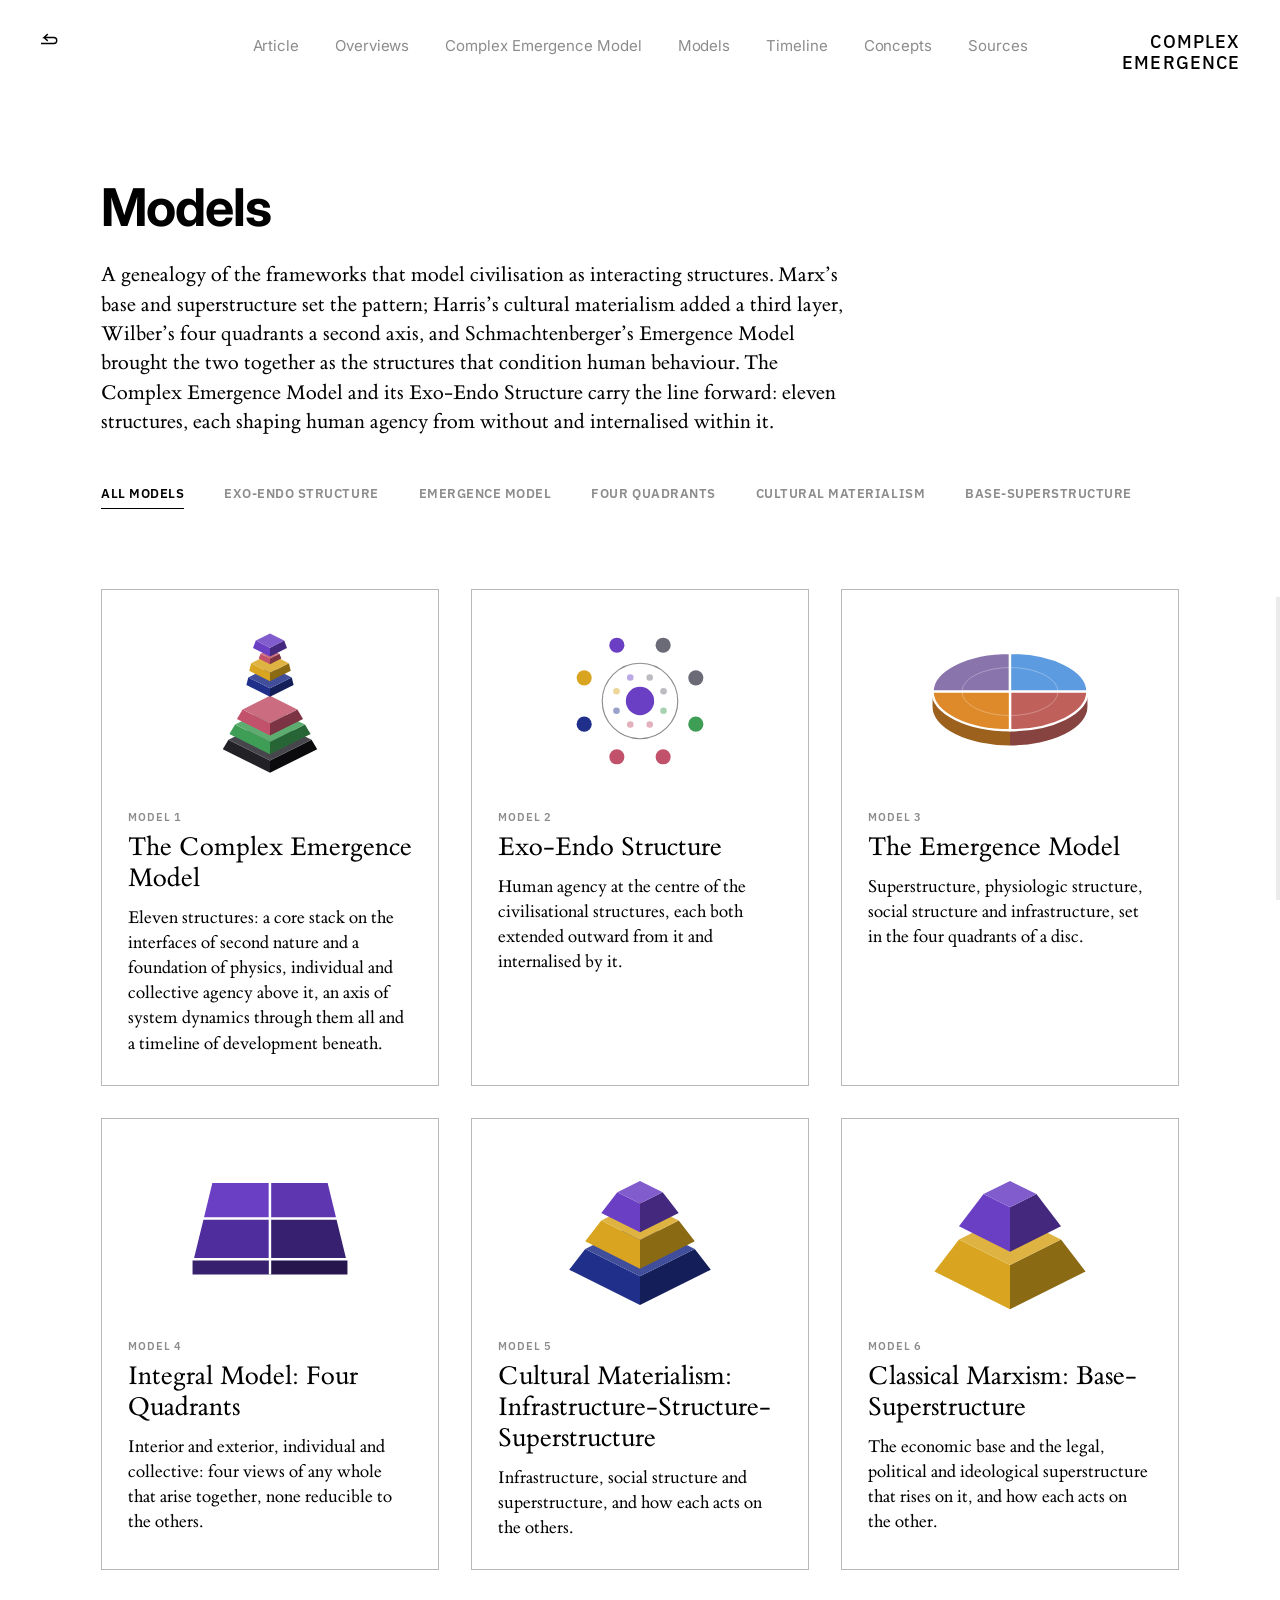
==== diagram/index.html @ aeee7061 "Screensaver deactivated Co-Authored-By: Claude Opus 5.5 <noreply@anthropic.com> Claude-Session: http" ====
<!DOCTYPE html>
<html lang="en" class="hide-scrollbar">
<head>
  <meta charset="UTF-8">
  <meta name="viewport" content="width=device-width, initial-scale=1.0">
  <meta name="description" content="Models of civilisational structure behind The Complex Emergence Model.">
  <link id="favicon-ico" rel="icon" href="../favicon/favicon-light.ico" sizes="any">
  <link id="favicon-32" rel="icon" type="image/png" sizes="32x32" href="../favicon/favicon-32-light.png">
  <link id="favicon-192" rel="icon" type="image/png" sizes="192x192" href="../favicon/favicon-192-light.png">
  <link id="favicon-apple" rel="apple-touch-icon" href="../favicon/apple-touch-icon-light.png">
  <script>
    try {
      var navEntry = performance.getEntriesByType && performance.getEntriesByType('navigation')[0];
      // arriving from another page of this site (its own folder: another site may share the address), or a refresh, or back/forward: fade in
      var fromSite = false;
      try { fromSite = !!document.referrer && (function (r, s) { return r.origin === s.origin && r.pathname.indexOf(s.pathname) === 0; })(new URL(document.referrer), new URL('../', location.href)); } catch (e) {}
      // browsers with cross-document view transitions crossfade between pages
      // themselves; the others fade out and in (and so does a refresh)
      var vt = 'CSSViewTransitionRule' in window;
      if (vt) document.documentElement.classList.add('vt');
      if ((fromSite || (navEntry && navEntry.type !== 'navigate')) && (!vt || (navEntry && navEntry.type === 'reload'))) document.documentElement.classList.add('page-entering');
    } catch (e) {}
    try {
      // no theme chosen yet: follow the system setting
      var sys = window.matchMedia && matchMedia('(prefers-color-scheme: dark)').matches ? 'dark' : 'light';
      var t = localStorage.getItem('ce.theme');
      // a theme chosen with t holds only until the system setting changes
      if (t && localStorage.getItem('ce.themeSystem') !== sys) { t = null; localStorage.removeItem('ce.theme'); }
      t = t || sys;
      if (t === 'dark') document.documentElement.setAttribute('data-theme', t);
      if (localStorage.getItem('ce.blueLinks') !== 'off') document.documentElement.classList.add('colour');  // blue links (c): on by default
      if (localStorage.getItem('ce.headings') !== 'sans') document.documentElement.classList.add('serif-headings');
      // the band colour (b): midnight purple by default, or sepia, midnight blue or black
      var band = localStorage.getItem('ce.bandColour') || 'purple';
      if (band === 'purple' || band === 'midnight' || band === 'black') document.documentElement.classList.add('band-' + band);
    } catch (e) {}
  </script>
  <title>Models — Complex Emergence</title>
  <meta property="og:type" content="website">
  <meta property="og:site_name" content="Complex Emergence">
  <meta property="og:title" content="Models — Complex Emergence">
  <meta property="og:description" content="Models of civilisational structure behind The Complex Emergence Model.">
  <meta property="og:url" content="https://maxramsahoye.github.io/complexemergencemodel.systems/diagram/">
  <meta property="og:image" content="https://maxramsahoye.github.io/complexemergencemodel.systems/preview.png">
  <meta property="og:image:width" content="1200">
  <meta property="og:image:height" content="630">
  <meta property="og:image:alt" content="A wheel of four violet quadrants around a hollow centre, the site’s loading mark">
  <meta name="twitter:card" content="summary_large_image">
  <link rel="preconnect" href="https://fonts.googleapis.com">
  <link rel="preconnect" href="https://fonts.gstatic.com" crossorigin>
  <link href="https://fonts.googleapis.com/css2?family=IBM+Plex+Sans:ital,wght@0,400;0,500;0,600;0,700;1,400&family=Inter:wght@400;500;600;700&display=swap" rel="stylesheet">
  <link href="../assets/site.css?v=b826485e" rel="stylesheet">
  <style>
    /* the band from the top of the window to just below the intro */
    .diagram-top {
      position: relative;
      z-index: 0;
      margin-bottom: 80px;
    }

    .diagram-top::before {
      content: '';
      position: absolute;
      top: -180px;
      bottom: -80px;
      left: 50%;
      width: 100vw;
      transform: translateX(-50%);
      /* on this page the top section sits on the page's own background */
      background: var(--canvas-bg);
      z-index: -1;
    }

    .site-footer {
      display: none;
    }

    /* with no band, the corner controls and the top menu keep the page's
       own colours whatever the band setting */
    html:not([data-theme]) body.no-band :is(.back-arrow, .theme-toggle, .top-nav, .over-band) {
      --canvas-ink: #000000;
      --muted: #8c8c8c;
      --link-blue: #1a3a9c;
    }

    .diagram-top .page-intro {
      margin-bottom: 0;
    }

    /* the description below the intro, as wide as the text column */
    .diagram-desc {
      max-width: 760px;
      margin: 0;
      font-size: 21px;
      line-height: 1.4;
    }

    @media (max-width: 600px) {
      .diagram-top::before {
        top: -140px;
      }
    }

    /* the site name sits in the top-right corner, as on the Lexicon */
    .site-title,
    body.footer-in-view .site-title {
      position: absolute;
      z-index: 10;
      top: 32px;
      right: 40px;
      left: auto;
      bottom: auto;
      margin: 0;
      text-align: right;
      opacity: 1;
      pointer-events: auto;
    }

    @media (max-width: 960px) {
      .site-title,
      body.footer-in-view .site-title {
        top: 26px;
        right: 24px;
      }
    }

    @media (max-width: 600px) {
      .site-title,
      body.footer-in-view .site-title {
        top: 22px;
      }
    }

    /* the two views: the four major transitions, or all eight revolutions */
    .view-tabs {
      display: flex;
      gap: 40px;
      margin: 48px 0 0;
      font-family: var(--mono-caps);
      font-size: 13px;
      font-weight: 600;
      text-transform: uppercase;
      letter-spacing: 0.04em;
    }

    .tab-group {
      display: flex;
      gap: 28px;
    }

    /* every label on a single line */
    .view-tabs button {
      white-space: nowrap;
    }

    .view-tabs {
      flex-wrap: wrap;
      row-gap: 18px;
    }

    /* in the margin to the left wherever it fits there on single lines
       (elsewhere a row above the page) */
    @media (min-width: 1440px) {
      .view-tabs {
        position: absolute;
        top: 50%;
        left: calc((var(--wide-col) - 100vw) / 2 + 24px);
        font-size: 11px;
        flex-direction: column;
        align-items: flex-start;
        gap: 16px;
        margin: 0;
        transform: translateY(-50%);
      }

      .tab-group {
        flex-direction: column;
        align-items: flex-start;
        gap: 14px;
      }
    }

    /* in the margin, the menu is out of sight until the pointer comes into
       the left fifth of the window (the script sets the classes); it stays
       in view for the keyboard, and wherever there is no pointer to hover */
    @media (hover: hover) {
      body.side-menu .view-tabs {
        opacity: 0;
        transition: opacity 0.35s ease;
      }

      body.side-menu.menu-near .view-tabs,
      body.side-menu .view-tabs:focus-within {
        opacity: 1;
      }
    }

    .view-tabs [data-count],
    .view-tabs [data-show$="-alt"] {
      font-size: 11px;
    }

    /* each alternative view sits indented under its diagram */
    @media (min-width: 1280px) {
      .view-tabs [data-show$="-alt"] {
        margin-left: 14px;
      }
    }

    .view-tabs button[aria-pressed="true"] {
      color: var(--canvas-ink);
      border-bottom-color: currentColor;
    }

    .view-tabs button {
      padding: 0 0 6px;
      border: none;
      border-bottom: 1.5px solid transparent;
      background: none;
      font: inherit;
      letter-spacing: inherit;
      text-transform: inherit;
      color: var(--muted);
      cursor: pointer;
      transition: color 0.2s ease, border-color 0.2s ease;
    }

    .view-tabs button:hover,
    .view-tabs button[aria-selected="true"] {
      color: var(--canvas-ink);
    }

    .view-tabs button[aria-selected="true"] {
      border-bottom-color: currentColor;
    }

    /* the diagram: the transitions run left to right along a time axis; in
       each, the tech stack (infrastructure, at the base) reshapes the
       political economy and, above it, the cultural psychology */
    .diagram-wrap {
      width: var(--wide-col);
      margin-left: calc((100% - var(--wide-col)) / 2);
      overflow-x: auto;
      padding-bottom: 8px;
    }

    .diagram {
      --n: 4;
      display: grid;
      grid-template-columns: 170px repeat(var(--n), minmax(0, 1fr));
      column-gap: 28px;
      min-width: 760px;
      animation: view-in 0.4s ease;
    }

    .diagram.all {
      --n: 8;
      column-gap: 16px;
      min-width: 1300px;
    }

    .diagram:not(.all) > [style*="--c4"] {
      grid-column: var(--c4);
    }

    .diagram.all > [style*="--c8"] {
      grid-column: var(--c8);
    }

    /* all eight: the diagram takes the width of the window */
    @media (min-width: 1280px) {
      .diagram-wrap.all {
        width: calc(100vw - 80px);
        margin-left: calc((100% - 100vw + 80px) / 2);
      }
    }

    .diagram:not(.all) [data-minor] {
      display: none;
    }


    /* the views: the stack (default), or the table (Alternative View) */
    .stack-view,
    .diagram-wrap,
    .diagram-note,
    .structures-view,
    .structures-alt,
    .marx-view,
    .marx-alt,
    .integral-view,
    .emergence-view,
    .complex-view,
    .exoendo-view {
      display: none;
    }

    /* each diagram, with its table below it */
    body[data-show="stack-main"] .stack-view,
    body[data-show="stack-main"] .diagram-wrap,
    body[data-show="stack-main"] .diagram-note,
    body[data-show="structures-main"] .structures-view,
    body[data-show="structures-main"] .structures-alt,
    body[data-show="marx-main"] .marx-view,
    body[data-show="marx-main"] .marx-alt,
    body[data-show="integral-main"] .integral-view,
    body[data-show="emergence-main"] .emergence-view,
    body[data-show="complex-main"] .complex-view,
    body[data-show="exoendo-main"] .exoendo-view {
      display: block;
    }

    body[data-show="structures-main"] .structures-alt,
    body[data-show="marx-main"] .marx-alt {
      margin-top: 120px;
    }

    /* All Diagrams: a card for each diagram, with a small drawing of it */
    .overview-view {
      display: none;
      width: var(--wide-col);
      margin: 0 0 160px calc((100% - var(--wide-col)) / 2);
    }

    body[data-show="overview-main"] .overview-view {
      display: block;
    }

    body[data-show="overview-main"] .view-tabs [aria-label="Transitions shown"] {
      display: none;
    }

    .ov-grid {
      display: grid;
      grid-template-columns: repeat(3, minmax(0, 1fr));
      gap: 32px;
      animation: view-in 0.4s ease;
    }

    .ov-card {
      display: flex;
      flex-direction: column;
      padding: 26px 26px 28px;
      border: 1.5px solid color-mix(in srgb, currentColor 28%, transparent);
      background: none;
      font: inherit;
      color: inherit;
      text-align: left;
      cursor: pointer;
      transition: background-color 0.2s ease, border-color 0.2s ease;
    }

    /* a card that leads to a page of its own */
    a.ov-card {
      text-decoration: none;
    }

    .view-tabs .tab-group[hidden] {
      display: none !important;
    }

    .ov-card:hover,
    .ov-card:focus-visible {
      border-color: var(--link-blue);
      background: color-mix(in srgb, var(--link-blue) 8%, transparent);
      outline: none;
    }

    .ov-thumb {
      display: block;
      width: 100%;
      height: 170px;
      margin-bottom: 24px;
      --top: color-mix(in srgb, var(--band-bg) 72%, var(--canvas-bg));
      --left: color-mix(in srgb, var(--band-bg) 88%, var(--canvas-bg));
      --right: var(--band-bg);
    }

    .ov-thumb .t { fill: var(--top); }
    .ov-thumb .l { fill: var(--left); }
    .ov-thumb .r { fill: var(--right); }
    .ov-thumb .m { fill: color-mix(in srgb, var(--top) 50%, var(--left)); }

    /* the four quadrants' shades, for the 2.5D cards */
    .ov-thumb {
      --q1: var(--top);
      --q2: color-mix(in srgb, var(--top) 50%, var(--left));
      --q3: var(--left);
      --q4: var(--right);
    }

    .ov-thumb .ln {
      fill: none;
      stroke: color-mix(in srgb, currentColor 55%, transparent);
      stroke-width: 1.4;
      stroke-linecap: round;
      stroke-linejoin: round;
    }

    .ov-thumb .bx {
      fill: none;
      stroke: color-mix(in srgb, currentColor 40%, transparent);
      stroke-width: 1.4;
    }

    .ov-thumb .bx.on {
      stroke: var(--link-blue);
      fill: color-mix(in srgb, var(--link-blue) 10%, transparent);
    }

    .ov-kicker {
      margin: 0 0 8px;
      font-family: var(--mono-caps);
      font-size: 11px;
      font-weight: 600;
      letter-spacing: 0.08em;
      text-transform: uppercase;
      color: var(--muted);
    }

    .ov-title {
      margin: 0 0 12px;
      font-family: var(--serif);
      font-size: 27px;
      font-weight: 400;
      line-height: 1.15;
    }

    .ov-desc {
      margin: 0;
      font-size: 18px;
      line-height: 1.4;
    }

    @media (max-width: 1180px) {
      .overview-view {
        width: auto;
        margin-left: 0;
      }
    }

    @media (max-width: 1000px) {
      .ov-grid {
        grid-template-columns: repeat(2, minmax(0, 1fr));
      }
    }

    @media (max-width: 640px) {
      .ov-grid {
        grid-template-columns: 1fr;
      }
    }

    /* The Selection Process: Dafoe on selectionism beneath the description,
       then for each revolution its variation, selection and proliferation */
    .diagram-quote {
      display: none;
      max-width: 760px;
      margin: 60px 0 48px;
      padding: 0 0 0 26px;
      border-left: 1.5px solid color-mix(in srgb, currentColor 28%, transparent);
    }

    body[data-show="selection-main"] .diagram-quote {
      display: block;
    }

    .diagram-quote p {
      margin: 0;
      font-size: 21px;
      font-style: italic;
      line-height: 1.45;
    }

    .diagram-quote cite {
      display: block;
      margin-top: 18px;
      font-family: var(--mono-caps);
      font-size: 11px;
      font-style: normal;
      letter-spacing: 0.08em;
      text-transform: uppercase;
      color: var(--muted);
    }

    .diagram-quote cite a {
      color: inherit;
    }

    .selection-view {
      display: none;
      width: var(--wide-col);
      margin: 0 0 160px calc((100% - var(--wide-col)) / 2);
    }

    body[data-show="selection-main"] .selection-view {
      display: block;
    }

    .diagram-sel {
      display: grid;
      grid-template-columns: 210px minmax(0, 1fr) minmax(0, 1fr) minmax(0, 1fr);
      column-gap: 40px;
      row-gap: 30px;
      animation: view-in 0.4s ease;
    }

    .sel-col {
      margin: 0 0 -8px;
      font-family: var(--mono-caps);
      font-size: 13px;
      font-weight: 600;
      letter-spacing: 0.08em;
      text-transform: uppercase;
      color: var(--muted);
    }

    .sel-box {
      position: relative;
      padding: 20px 22px;
      border: 1.5px solid color-mix(in srgb, currentColor 28%, transparent);
    }

    .sel-box.now {
      border-style: dashed;
    }

    .sel-box.d-opens {
      transition: background-color 0.2s ease, border-color 0.2s ease;
    }

    .sel-box.d-opens:hover,
    .sel-box.d-opens.row-hover,
    .sel-box.d-opens:focus-visible {
      background: color-mix(in srgb, currentColor 6%, transparent);
      outline: none;
    }

    .sel-box.d-opens.open {
      border-color: var(--link-blue);
      background: color-mix(in srgb, var(--link-blue) 8%, transparent);
    }

    .d-more-seq .d-more-box {
      margin-top: 72px;
    }

    .d-more-seq .d-more-body {
      grid-template-columns: 1fr;
    }

    /* in The Sequences and The Selection, the material sits centred in its
       box, with the close button in the box's corner */
    /* half as much space above and below the material as either side */
    :is(.d-more-seq, .d-more-sel, .d-more-stg) .d-more-box {
      position: relative;
      padding: max(36px, calc((100% - 760px) / 4)) max(36px, calc((100% - 760px) / 2));
    }

    :is(.d-more-seq, .d-more-sel, .d-more-stg) .d-more-head {
      position: static;
    }

    :is(.d-more-seq, .d-more-sel, .d-more-stg) .d-more-box .d-more-close {
      top: 28px;
      right: 30px;
    }

    :is(.d-more-seq, .d-more-sel, .d-more-stg) .d-more-link {
      margin-bottom: 0;
    }

    .d-more-pair {
      margin-bottom: 8px !important;
      font-family: var(--serif);
      font-size: 25px !important;
      line-height: 1.25 !important;
    }

    .d-more-sel .d-more-box {
      margin-top: 72px;
    }

    .d-more-sel .d-more-body {
      grid-template-columns: 1fr;
    }

    .d-more-sel .d-more-sec p {
      max-width: 760px;
    }

    .sel-box p {
      margin: 0;
      font-size: 18px;
      line-height: 1.4;
    }

    .sel-box.now p {
      font-style: italic;
    }

    /* each stage leads to the next */
    .sel-box.lead::after {
      content: '';
      position: absolute;
      left: 100%;
      top: 50%;
      width: 40px;
      height: 12px;
      margin-left: 1.5px;
      transform: translateY(-50%);
      background: color-mix(in srgb, currentColor 55%, transparent);
      -webkit-mask: url("data:image/svg+xml,%3Csvg xmlns='http://www.w3.org/2000/svg' viewBox='0 0 20 12' fill='none' stroke='black' stroke-width='1.2' stroke-linecap='round' stroke-linejoin='round'%3E%3Cpath d='M1 6H19M14 1.5L19 6L14 10.5'/%3E%3C/svg%3E") center / 20px 12px no-repeat;
      mask: url("data:image/svg+xml,%3Csvg xmlns='http://www.w3.org/2000/svg' viewBox='0 0 20 12' fill='none' stroke='black' stroke-width='1.2' stroke-linecap='round' stroke-linejoin='round'%3E%3Cpath d='M1 6H19M14 1.5L19 6L14 10.5'/%3E%3C/svg%3E") center / 20px 12px no-repeat;
    }

    .diagram-sel .v-head.first::before {
      top: 0;
    }

    @media (max-width: 1180px) {
      .selection-view {
        width: auto;
        margin-left: 0;
      }
    }

    @media (max-width: 900px) {
      .diagram-sel {
        grid-template-columns: 1fr;
      }

      .diagram-sel > * {
        grid-row: auto !important;
        grid-column: auto !important;
      }

      .diagram-sel .v-head::before {
        display: none;
      }
    }

    /* The Stages: the stages of cultural worldview on a spiral, from the
       forager band at its centre outwards, each opening below */
    .stages-view {
      display: none;
      width: var(--wide-col);
      margin: 0 0 160px calc((100% - var(--wide-col)) / 2);
    }

    body[data-show="stages-main"] .stages-view {
      display: block;
    }

    /* the stages have no count of transitions */
    body[data-show="stages-main"] .view-tabs [aria-label="Transitions shown"] {
      display: none;
    }

    /* the spiral in the middle; the stages, with their forms, in a column
       either side, each joined to its point on the spiral by a thin line */
    /* each stage's selection in its own colour, a little deeper for text */
    .stg-fig {
      --sc: var(--link-blue);
    }

    .stg-label {
      --sc-ink: color-mix(in srgb, var(--sc) 82%, #000000);
    }

    .stg-fig {
      position: relative;
      display: grid;
      grid-template-columns: minmax(250px, 1fr) minmax(240px, 405px) minmax(250px, 1fr);
      align-items: start;
    }

    .stg-col {
      position: relative;
      align-self: stretch;
    }

    .stg-box {
      position: relative;
    }

    .stg-svg,
    .stg-leads {
      position: absolute;
      inset: 0;
      width: 100%;
      height: 100%;
      overflow: visible;
      pointer-events: none;
    }

    /* the helix rises from the bottom; its far side passes behind each
       stage's disc, fainter, and its near side in front */
    .stg-back,
    .stg-front {
      animation: stg-rise 2s cubic-bezier(0.45, 0, 0.3, 1) 1.4s both;
    }

    /* the discs slide in one by one from the bottom, as the stack's slabs
       do, then float gently; the chosen stage's rises a little */
    .stg-slab {
      animation: stg-slab-in 1s cubic-bezier(0.22, 1, 0.36, 1) var(--sd) both;
    }

    .stg-bob {
      animation: stg-bob 7s ease-in-out calc(1.8s + var(--sb)) infinite;
    }

    .stg-lift {
      transition: transform 0.5s cubic-bezier(0.22, 1, 0.36, 1);
    }

    .stg-slab.on .stg-lift {
      transform: translateY(-14px);
    }

    @keyframes stg-slab-in {
      from { transform: translate(var(--sx), -130px); opacity: 0; }
      to { transform: none; opacity: 1; }
    }

    @keyframes stg-bob {
      0%, 100% { transform: translateY(0); }
      25% { transform: translateY(-3.5px); }
      75% { transform: translateY(3.5px); }
    }

    @media (prefers-reduced-motion: reduce) {
      .stg-slab,
      .stg-bob {
        animation: none;
      }
    }

    .stg-back,
    .stg-front {
      fill: none;
      stroke-linecap: round;
    }

    .stg-back {
      stroke: color-mix(in srgb, currentColor 18%, transparent);
      stroke-width: 1.2;
    }

    .stg-front {
      stroke: color-mix(in srgb, currentColor 55%, transparent);
      stroke-width: 1.6;
    }

    /* each stage a disc, like a slab of the stack: its top, and its side
       shaded from left to right; the chosen stage's turns the blue accent */
    /* each stage in its colour of the Integral and Spiral Dynamics
       stages, shaded as the stack's slabs are: a lighter top, and its side
       from the colour itself to a darker shade; the chosen stage's top
       brightens as it rises */
    .stg-slab {
      --s-top: color-mix(in srgb, var(--c) 82%, #ffffff);
      --s-left: var(--c);
      --s-right: color-mix(in srgb, var(--c) 62%, #000000);
    }

    .stg-slab.on {
      --s-top: color-mix(in srgb, var(--c) 58%, #ffffff);
      --s-left: color-mix(in srgb, var(--c) 85%, #ffffff);
    }

    .stg-slab .stg-top {
      fill: var(--s-top);
      transition: fill 0.3s ease;
    }

    .stg-slab stop:first-child {
      stop-color: var(--s-left);
      transition: stop-color 0.3s ease;
    }

    .stg-slab stop:last-child {
      stop-color: var(--s-right);
      transition: stop-color 0.3s ease;
    }

    @keyframes stg-rise {
      from { clip-path: inset(100% -10% -10% -10%); opacity: 0; }
      6% { opacity: 1; }
      to { clip-path: inset(-10% -10% -10% -10%); opacity: 1; }
    }

    .stg-tip {
      fill: none;
      stroke: color-mix(in srgb, currentColor 40%, transparent);
      stroke-width: 1.5;
      stroke-linecap: round;
      stroke-linejoin: round;
      animation: stg-fade 0.4s ease 2.3s both;
    }

    .stg-leads {
      animation: stg-fade 0.6s ease 3.3s both;
    }

    .stg-leads line {
      stroke: color-mix(in srgb, currentColor 22%, transparent);
      stroke-width: 1;
      stroke-dasharray: 2 4;
      transition: stroke 0.2s ease;
    }

    .stg-leads line.on {
      stroke: var(--sc);
      stroke-dasharray: none;
    }

    @keyframes stg-fade {
      from { opacity: 0; }
      to { opacity: 1; }
    }

    .stg-dot {
      position: absolute;
      width: 18px;
      height: 18px;
      margin: -9px 0 0 -9px;
      border: 1.5px solid currentColor;
      border-radius: 50%;
      background: var(--canvas-bg);
      animation: stg-fade 0.5s ease both;
      transition: background-color 0.2s ease, border-color 0.2s ease;
    }

    .stg-dot.hover {
      border-color: var(--sc);
    }

    .stg-dot.on {
      border-color: var(--sc);
      background: var(--sc);
    }

    .stg-label {
      position: absolute;
      width: 100%;
      animation: stg-fade 0.5s ease both;
    }

    /* on the left, the names sit against the line to the helix, and the
       forms below them are listed from the left as they are on the right */
    .stg-col.left .stg-label {
      right: 0;
      width: max-content;
      max-width: 100%;
      padding-right: 36px;
      text-align: right;
    }

    .stg-col.left .stg-sub {
      text-align: left;
    }

    .stg-col.right .stg-label {
      left: 0;
      padding-left: 36px;
    }

    /* a stage's point and disc open it too */
    .stg-dot,
    .stg-slab {
      cursor: pointer;
    }

    .stg-slab {
      pointer-events: auto;
    }

    /* nothing to choose until the run through the stages has played */
    .stg-fig:not(.ready) :is(.stg-label, .stg-dot, .stg-slab) {
      pointer-events: none;
    }

    .stg-open {
      display: block;
      cursor: pointer;
      transition: color 0.2s ease;
    }

    .stg-name {
      font-family: var(--serif);
      font-size: 25px;
      line-height: 1.15;
    }

    /* a stage's other name, above its name, opening the same account */
    .stg-aka {
      margin-bottom: 2px;
      font-family: var(--serif);
      font-size: 17px;
      font-style: italic;
      line-height: 1.2;
      color: var(--muted);
    }

    .stg-sub {
      margin-top: 6px;
      font-size: 17px;
      line-height: 1.3;
    }

    .stg-sub::before {
      content: '\25CB';
      font-size: 0.7em;
      vertical-align: 0.12em;
    }

    .stg-sub::before {
      margin-right: 8px;
    }

    .stg-who {
      color: var(--muted);
    }

    .stg-open:hover,
    .stg-name.hover,
    .stg-open:focus-visible,
    .stg-open.open,
    .stg-open.open .stg-who {
      color: var(--sc-ink);
      outline: none;
    }

    /* narrower screens: the stages as a list, in order, without the spiral */
    @media (max-width: 1000px) {
      .stg-fig {
        display: flex;
        flex-direction: column;
        height: auto !important;
      }

      .stg-col {
        display: contents;
      }

      .stg-box {
        display: none;
      }

      .stg-label,
      .stg-col.left .stg-label,
      .stg-col.right .stg-label {
        position: relative;
        top: auto !important;
        margin: 0 0 28px;
        padding: 0 0 0 34px;
        text-align: left;
      }

      .stg-label::before {
        content: '';
        position: absolute;
        left: 0;
        top: 5px;
        width: 18px;
        height: 18px;
        box-sizing: border-box;
        border: 1.5px solid currentColor;
        border-radius: 50%;
      }

      .stg-label:has(> .stg-open.open)::before {
        border-color: var(--sc);
        background: var(--sc);
      }

    }

    .d-more-stg .d-more-box {
      margin-top: 72px;
    }

    .d-more-stg .d-more-body {
      grid-template-columns: 1fr;
    }

    /* in The Stages, the same space either side of the material as above
       and below it */
    .d-more-stg .d-more-box {
      padding: max(36px, calc((100% - 760px) / 4));
    }

    .d-more-stg .d-more-sec p,
    .d-more-stg .d-more-wide {
      max-width: none;
    }

    @media (max-width: 1180px) {
      .stages-view {
        width: auto;
        margin-left: 0;
      }
    }

    /* The Sequences: the revolutions down the side, and for each the
       constraints it lifted and the affordances it opened */
    .sequences-view {
      display: none;
      width: var(--wide-col);
      margin: 0 0 160px calc((100% - var(--wide-col)) / 2);
    }

    body[data-show="sequences-main"] .sequences-view {
      display: block;
    }

    .diagram-seq {
      display: grid;
      grid-template-columns: 210px minmax(0, 1fr) minmax(0, 1fr);
      column-gap: 28px;
      row-gap: 30px;
      animation: view-in 0.4s ease;
    }

    .seq-pair {
      padding: 22px 24px 24px;
      border: 1.5px solid color-mix(in srgb, currentColor 28%, transparent);
      cursor: pointer;
      transition: background-color 0.2s ease, border-color 0.2s ease;
    }

    .seq-pair:hover,
    .seq-pair.row-hover,
    .seq-pair:focus-visible {
      background: color-mix(in srgb, currentColor 6%, transparent);
      outline: none;
    }

    /* turned: the affordance, in the selected blue */
    .seq-pair.open {
      border-color: var(--link-blue);
      background: color-mix(in srgb, var(--link-blue) 8%, transparent);
    }

    /* the timeline begins level with the top of the first row's boxes */
    .diagram-seq .v-head.first::before {
      top: 0;
    }

    .seq-pair.now {
      border-style: dashed;
    }

    .seq-move {
      display: grid;
      grid-template-columns: minmax(0, 1fr) 24px minmax(0, 1fr);
      align-items: start;
      column-gap: 14px;
    }

    .seq-label {
      display: block;
      margin-bottom: 6px;
      font-family: var(--mono-caps);
      font-size: 11px;
      font-weight: 600;
      letter-spacing: 0.08em;
      text-transform: uppercase;
      color: var(--muted);
    }

    .seq-name {
      display: block;
      font-family: var(--serif);
      font-size: 22px;
      line-height: 1.2;
    }

    /* first the constraint stands out; once turned, the arrow and the
       affordance do, and the constraint falls back */
    .seq-name,
    .seq-arrow,
    .seq-move .seq-label {
      transition: color 0.4s ease, opacity 0.4s ease;
    }

    .seq-name.seq-to,
    .seq-pair:not(.open) .seq-move .seq-label:nth-child(3) {
      color: var(--muted);
    }

    .seq-pair:not(.open) .seq-arrow {
      opacity: 0.3;
    }

    .seq-pair.open .seq-name.seq-from {
      color: var(--muted);
    }

    .seq-pair.open .seq-name.seq-to {
      color: var(--canvas-ink);
    }

    .seq-pair.open .seq-move .seq-label:first-child {
      opacity: 0.6;
    }

    .seq-arrow {
      width: 22px;
      height: 14px;
      margin-top: 7px;
      fill: none;
      stroke: currentColor;
      stroke-width: 1.2;
      stroke-linecap: round;
      stroke-linejoin: round;
    }

    .seq-desc {
      margin: 18px 0 0;
      font-size: 18px;
      line-height: 1.4;
    }

    @media (max-width: 1180px) {
      .sequences-view {
        width: auto;
        margin-left: 0;
      }
    }

    @media (max-width: 900px) {
      .diagram-seq {
        grid-template-columns: 1fr;
      }

      .diagram-seq > * {
        grid-row: auto !important;
        grid-column: auto !important;
      }

      .diagram-seq .v-head::before {
        display: none;
      }
    }

    /* the stack's table: the timeline down the side (default) or along the
       top, toggled just above it */
    .d-orient,
    .diagram-v-wrap,
    body:not([data-show="stack-main"]) .d-more-stack {
      display: none;
    }

    body[data-show="stack-main"] .d-orient {
      display: flex;
    }

    body[data-show="stack-main"].axis-v .diagram-wrap {
      display: none;
    }

    body[data-show="stack-main"].axis-v .diagram-v-wrap {
      display: block;
    }

    .d-orient {
      justify-content: flex-end;
      align-items: baseline;
      gap: 22px;
      width: var(--wide-col);
      margin: 120px 0 64px calc((100% - var(--wide-col)) / 2);
      font-family: var(--mono-caps);
      font-size: 11px;
      font-weight: 600;
      letter-spacing: 0.08em;
      text-transform: uppercase;
    }

    .d-orient-label {
      color: var(--muted);
      font-weight: 400;
    }

    .d-orient button {
      padding: 0 0 5px;
      border: none;
      border-bottom: 1.5px solid transparent;
      background: none;
      font: inherit;
      letter-spacing: inherit;
      text-transform: inherit;
      color: var(--muted);
      cursor: pointer;
      transition: color 0.2s ease, border-color 0.2s ease;
    }

    .d-orient button:hover,
    .d-orient button[aria-pressed="true"] {
      color: var(--canvas-ink);
    }

    .d-orient button[aria-pressed="true"] {
      border-bottom-color: currentColor;
    }

    .diagram-v-wrap {
      width: var(--wide-col);
      margin-left: calc((100% - var(--wide-col)) / 2);
      overflow-x: auto;
      padding-bottom: 8px;
    }

    .diagram-v {
      display: grid;
      grid-template-columns: 210px minmax(0, 1fr) 40px minmax(0, 1fr) 40px minmax(0, 1fr);
      row-gap: 30px;
      min-width: 760px;
      animation: view-in 0.4s ease;
    }

    .v-label {
      grid-row: 1;
      display: flex;
      flex-direction: column;
      justify-content: flex-end;
      padding: 0 0 18px;
      color: inherit;
      text-decoration: none;
    }

    .v-label:hover .d-label-name {
      text-decoration: underline;
      text-underline-offset: 3px;
    }

    /* the time axis: a line down through a dot per transition */
    .v-head {
      position: relative;
      grid-column: 1;
      display: flex;
      flex-direction: column;
      justify-content: center;
      padding: 0 20px 0 28px;
      color: inherit;
      text-decoration: none;
    }

    .v-head::before {
      content: '';
      position: absolute;
      left: 4px;
      top: 0;
      bottom: -30px;
      width: 1.5px;
      background: color-mix(in srgb, currentColor 35%, transparent);
    }

    .v-head.first::before {
      top: 50%;
    }

    /* the line stops at the foot of the last row, so nothing spills out of
       the table to give it a scrollbar of its own */
    .v-head.last::before {
      bottom: 0;
    }

    .v-head .d-dot {
      top: calc(50% - 5px);
    }

    .v-head .d-name {
      font-size: 22px;
    }

    .v-head:hover .d-dot,
    .v-head.now .d-dot {
      background: var(--canvas-ink);
    }

    .v-head:hover .d-name {
      text-decoration: underline;
      text-decoration-thickness: 1.5px;
      text-underline-offset: 4px;
    }

    .v-head.open .d-dot {
      background: var(--link-blue);
      border-color: var(--link-blue);
    }

    .v-head.open .d-name {
      color: var(--link-blue);
    }

    .diagram-v .d-cell {
      min-height: 84px;
    }

    .diagram-v.all .d-cell {
      min-height: 64px;
      padding: 12px 16px;
      font-size: 16px;
    }

    /* two kinds of arrow: the open, notched darts carry each layer's
       influence on the next; the thin line arrows carry each layer on from
       one transition to the next */
    .diagram .d-cell,
    .diagram-v .d-cell {
      position: relative;
    }

    .diagram .d-cell:not(.now)::after,
    .diagram-v .d-cell:not(.now)::after {
      content: '';
      position: absolute;
      pointer-events: none;
      background: color-mix(in srgb, currentColor 55%, transparent);
      -webkit-mask: var(--time-arrow) center / contain no-repeat;
      mask: var(--time-arrow) center / contain no-repeat;
    }

    .diagram .d-cell:not(.now)::after {
      --time-arrow: url("data:image/svg+xml,%3Csvg xmlns='http://www.w3.org/2000/svg' viewBox='0 0 20 12' fill='none' stroke='black' stroke-width='1.2' stroke-linecap='round' stroke-linejoin='round'%3E%3Cpath d='M1 6H19M14 1.5L19 6L14 10.5'/%3E%3C/svg%3E");
      left: 100%;
      top: 50%;
      width: 28px;
      height: 12px;
      margin-left: 1.5px;
      transform: translateY(-50%);
      -webkit-mask-size: 20px 12px;
      mask-size: 20px 12px;
    }

    .diagram.all .d-cell:not(.now)::after {
      width: 16px;
      -webkit-mask-size: 13px 8px;
      mask-size: 13px 8px;
    }

    .diagram-v .d-cell:not(.now)::after {
      --time-arrow: url("data:image/svg+xml,%3Csvg xmlns='http://www.w3.org/2000/svg' viewBox='0 0 12 20' fill='none' stroke='black' stroke-width='1.2' stroke-linecap='round' stroke-linejoin='round'%3E%3Cpath d='M6 1V19M1.5 14L6 19L10.5 14'/%3E%3C/svg%3E");
      top: 100%;
      left: 50%;
      width: 12px;
      height: 30px;
      margin-top: 1.5px;
      transform: translateX(-50%);
      -webkit-mask-size: 12px 20px;
      mask-size: 12px 20px;
    }

    .v-arrow {
      display: flex;
      align-items: center;
      justify-content: center;
    }

    .v-arrow svg {
      width: 22px;
      height: 22px;
      fill: none;
      stroke: currentColor;
      stroke-width: 1;
      stroke-linejoin: round;
      transform: rotate(90deg);
    }

    .diagram-note {
      padding-bottom: 120px;
    }

    /* the tables' parts open up into fuller material */
    .d-opens {
      cursor: pointer;
      transition: background-color 0.2s ease, border-color 0.2s ease;
    }

    .d-cell.d-opens:hover,
    .d-cell.d-opens:focus-visible,
    .sa-cell.d-opens:hover,
    .sa-cell.d-opens:focus-visible {
      background: color-mix(in srgb, currentColor 6%, transparent);
      outline: none;
    }

    .d-cell.d-opens.open {
      border-color: var(--link-blue);
      background: color-mix(in srgb, var(--link-blue) 8%, transparent);
    }

    .d-head.open .d-dot {
      background: var(--link-blue);
      border-color: var(--link-blue);
    }

    .d-head.open .d-name {
      color: var(--link-blue);
    }

    .sa-cell {
      margin: -8px -10px;
      padding: 8px 10px;
    }

    .sa-cell.d-opens.open {
      background: color-mix(in srgb, var(--link-blue) 8%, transparent);
      box-shadow: inset 0 0 0 1.5px var(--link-blue);
    }

    .d-more {
      display: grid;
      grid-template-rows: 0fr;
      transition: grid-template-rows 0.4s cubic-bezier(0.22, 1, 0.36, 1);
    }

    .d-more.show {
      grid-template-rows: 1fr;
    }

    .d-more-inner {
      overflow: hidden;
      min-height: 0;
    }

    .d-more-stack .d-more-box {
      margin-top: 72px;
    }

    .d-more-stack {
      margin-bottom: 120px;
      width: var(--wide-col);
      margin-left: calc((100% - var(--wide-col)) / 2);
    }

    .sa-layer > .d-more {
      grid-column: 1 / -1;
    }

    .d-more.show .d-more-inner > * {
      animation: view-in 0.4s ease;
    }

    .d-more-head {
      position: relative;
      margin-top: 56px;
      padding-top: 52px;
      border-top: 1.5px solid var(--link-blue);
    }

    /* an opened section is a box in the same blue as the small box
       selected above it */
    .sa-rel-btn {
      padding: 4px 6px 6px;
      border: none;
      border-bottom: 1.5px solid transparent;
      background: none;
      font: inherit;
      letter-spacing: inherit;
      text-transform: inherit;
      color: inherit;
      cursor: pointer;
      transition: color 0.2s ease, border-color 0.2s ease;
    }

    .sa-rel-btn:hover,
    .sa-rel-btn:focus-visible {
      color: var(--canvas-ink);
      border-bottom-color: currentColor;
      outline: none;
    }

    .sa-rel-btn.open {
      color: var(--link-blue);
      border-bottom-color: currentColor;
    }

    .sa-rel .d-more-box {
      margin-top: 32px;
    }

    .d-more-box {
      margin-top: 40px;
      padding: 34px 36px 26px;
      background: color-mix(in srgb, var(--link-blue) 8%, transparent);
      box-shadow: inset 0 0 0 1.5px var(--link-blue);
    }

    .d-more-box .d-more-head {
      margin-top: 0;
      padding-top: 0;
      border-top: none;
    }

    .d-more-box .d-more-close {
      top: -6px;
    }

    .d-more-kicker {
      margin: 0 0 8px;
      font-family: var(--mono-caps);
      font-size: 11px;
      letter-spacing: 0.08em;
      text-transform: uppercase;
      color: var(--muted);
    }

    .d-more-title {
      margin: 0 0 4px;
      font-family: var(--serif);
      font-weight: 400;
      font-size: 28px;
      line-height: 1.2;
    }

    .d-more-close {
      position: absolute;
      top: 18px;
      right: 0;
      padding: 4px 8px;
      border: none;
      background: none;
      font: inherit;
      font-size: 26px;
      line-height: 1;
      color: var(--muted);
      cursor: pointer;
    }

    .d-more-close:hover {
      color: var(--canvas-ink);
    }

    .d-more-body {
      display: grid;
      grid-template-columns: repeat(auto-fit, minmax(280px, 1fr));
      gap: 8px 48px;
      max-width: 1000px;
    }

    .d-more-sec h4 {
      margin: 40px 0 12px;
      font-family: var(--mono-caps);
      font-size: 14px;
      font-weight: 600;
      letter-spacing: 0.08em;
      text-transform: uppercase;
      color: var(--muted);
    }

    .d-more-sec p {
      margin: 0;
      font-size: 21px;
      line-height: 1.4;
    }

    .d-more-wide {
      grid-column: 1 / -1;
      max-width: 760px;
      padding-top: 16px;
    }

    .d-more-link {
      display: inline-block;
      margin: 34px 0 8px;
      font-family: var(--sans);
      font-size: 14px;
      color: inherit;
    }

    .d-more-link:hover {
      color: var(--link-blue);
    }

    .stack-view,
    .structures-view,
    .structures-alt,
    .marx-view,
    .marx-alt,
    .integral-view,
    .emergence-view,
    .complex-view,
    .exoendo-view {
      animation: view-in 0.4s ease;
    }

    /* how many transitions both views show */
    .count-toggle {
      display: flex;
      gap: 28px;
      width: var(--wide-col);
      margin: 0 0 56px calc((100% - var(--wide-col)) / 2);
      font-family: var(--mono-caps);
      font-size: 11px;
      font-weight: 600;
      text-transform: uppercase;
      letter-spacing: 0.08em;
    }

    .count-toggle button {
      padding: 0 0 5px;
      border: none;
      border-bottom: 1.5px solid transparent;
      background: none;
      font: inherit;
      letter-spacing: inherit;
      text-transform: inherit;
      color: var(--muted);
      cursor: pointer;
      transition: color 0.2s ease, border-color 0.2s ease;
    }

    .count-toggle button:hover,
    .count-toggle button[aria-pressed="true"] {
      color: var(--canvas-ink);
    }

    .count-toggle button[aria-pressed="true"] {
      border-bottom-color: currentColor;
    }

    /* the civilisational tech stack: the loading screen's stack, a slab per
       revolution, the oldest at the base */
    .stack-view {
      width: var(--wide-col);
      margin-left: calc((100% - var(--wide-col)) / 2);
    }

    .stack-title {
      margin: 0 0 8px;
      font-family: var(--serif);
      font-weight: 600;
      font-size: 30px;
      line-height: 1.2;
    }

    .stack-layout {
      display: grid;
      grid-template-columns: minmax(0, 1.15fr) minmax(0, 1fr);
      column-gap: 56px;
      align-items: center;
    }

    .stack-scene {
      position: relative;
      height: 600px;
      pointer-events: none;
      display: flex;
      align-items: center;
      justify-content: center;
    }

    .st-stack {
      position: relative;
      width: 0;
      height: 0;
      /* the script lines the stack's middle up with the text column's */
      transform: translateY(calc(var(--lift, 90px) + var(--align, 0px))) rotateX(58deg) rotateZ(45deg);
      transform-style: preserve-3d;
      /* in the light theme, the slabs take the band's colour */
      --top: color-mix(in srgb, var(--band-bg) 72%, var(--canvas-bg));
      --left: color-mix(in srgb, var(--band-bg) 88%, var(--canvas-bg));
      --right: var(--band-bg);
    }

    /* a little darker than the sepia band, a little lighter than the blue */
    html:not(.band-purple):not(.band-midnight):not(.band-black):not([data-theme="dark"]) :is(.st-stack, .ov-thumb, .quad-grid, .em-fig) {
      --top: color-mix(in srgb, var(--band-bg), var(--canvas-ink) 8%);
      --left: color-mix(in srgb, var(--band-bg), var(--canvas-ink) 16%);
      --right: color-mix(in srgb, var(--band-bg), var(--canvas-ink) 24%);
    }

    html.band-purple:not([data-theme="dark"]) :is(.st-stack, .ov-thumb, .quad-grid, .em-fig) {
      /* lighter shades of the band's own purple */
      --top: #5b3f99;
      --left: #432c7a;
      --right: #2f1d5c;
    }

    html.band-midnight:not([data-theme="dark"]) :is(.st-stack, .ov-thumb, .quad-grid, .em-fig) {
      /* lighter shades of the band's own blue, rather than mixes with
         white, which turn grey */
      --top: #3d4b94;
      --left: #2a3674;
      --right: #1a2455;
    }

    /* in the dark theme, the slabs are the purple of its bands */
    html[data-theme="dark"] :is(.st-stack, .ov-thumb, .quad-grid, .em-fig) {
      --top: #5b3f99;
      --left: #432c7a;
      --right: #2f1d5c;
    }

    .st-block {
      position: absolute;
      left: 0;
      top: 0;
      width: var(--w);
      height: var(--d);
      transform-style: preserve-3d;
      transform: translate3d(var(--x), var(--y), calc(var(--z) + var(--float)));
      transition: transform 0.35s cubic-bezier(0.22, 1, 0.36, 1);
      cursor: pointer;
      pointer-events: auto;
    }

    /* building: each slab slides in from alternate sides, as on the loader */
    .st-stack.building .st-block {
      visibility: hidden;
      animation: st-in 1s cubic-bezier(0.22, 1, 0.36, 1) var(--delay) forwards;
    }

    /* the structures begin as the tech stack: its slabs build, the top
       three slide back out, and the base splits into the three layers */
    @property --w { syntax: '<length>'; inherits: true; initial-value: 0px; }
    @property --d { syntax: '<length>'; inherits: true; initial-value: 0px; }
    @property --h { syntax: '<length>'; inherits: true; initial-value: 0px; }
    @property --x { syntax: '<length>'; inherits: true; initial-value: 0px; }
    @property --y { syntax: '<length>'; inherits: true; initial-value: 0px; }
    @property --z { syntax: '<length>'; inherits: true; initial-value: 0px; }

    .st-ghost {
      pointer-events: none;
    }

    /* nothing to point to until the autoplay has played through */
    .stack-layout:not(.ready) :is(.st-block, .stack-menu button) {
      cursor: default;
    }

    .st-stack .st-block.st-wait {
      visibility: hidden;
      animation: none;
    }

    .st-stack .st-ghost.st-out {
      transform: translate3d(calc(var(--x) + var(--sx) * 1.6), calc(var(--y) + var(--sy) * 1.6), var(--z));
      transition: transform 0.9s cubic-bezier(0.55, 0, 0.78, 0.3);
    }

    .st-ghost.st-out > span {
      opacity: 0;
      transition: opacity 0.5s ease-in 0.35s;
    }

    .st-stack.splitting .st-block {
      transition: --w 1.1s, --d 1.1s, --h 1.1s, --x 1.1s, --y 1.1s, --z 1.1s;
      transition-timing-function: cubic-bezier(0.65, 0, 0.35, 1);
    }

    /* measuring the stack at rest: no lift, no movement */
    .st-stack.measuring .st-block {
      transition: none !important;
      translate: none !important;
      visibility: visible !important;
      transform: translate3d(var(--x), var(--y), calc(var(--z) + var(--float))) !important;
    }

    /* settled, the slabs hover apart about the middle of the stack, each
       drifting gently up and down out of step with the others */
    .st-block {
      --float: 0px;
    }

    .st-stack.floating .st-block {
      --float: calc((var(--i) - (var(--n) - 1) / 2) * var(--gap));
    }

    /* the drift moves a slab's faces, leaving the slab itself free to rise
       when selected or slide in when added */
    .st-stack.floating .st-block > span {
      animation: st-bob 8s linear calc(var(--i) * 0.45s) infinite;
    }

    .st-stack.measuring .st-block > span {
      translate: none !important;
    }

    @property --float { syntax: '<length>'; inherits: false; initial-value: 0px; }
    @property --gap { syntax: '<length>'; inherits: true; initial-value: 0px; }

    .st-stack.reshaping {
      transition: transform 1.1s cubic-bezier(0.65, 0, 0.35, 1), --gap 1.1s cubic-bezier(0.65, 0, 0.35, 1);
    }

    .st-stack.reshaping .st-block {
      transition: --w 1.1s, --d 1.1s, --h 1.1s, --x 1.1s, --y 1.1s, --z 1.1s, --float 1.1s;
      transition-timing-function: cubic-bezier(0.65, 0, 0.35, 1);
    }

    /* a slab added grows out of the gap the others open for it; one taken
       away flattens and fades as they close up over it */
    .st-block.st-faded > span {
      opacity: 0;
    }

    .st-block.st-gone {
      pointer-events: none;
    }

    .st-stack.spreading .st-block {
      transition: transform 1.4s cubic-bezier(0.65, 0, 0.35, 1);
    }

    /* each slab starts its drift from rest, so nothing jumps as they part */
    @keyframes st-bob {
      0% { translate: 0 0 0; animation-timing-function: cubic-bezier(0.33, 0.67, 0.67, 1); }
      25% { translate: 0 0 3.5px; animation-timing-function: cubic-bezier(0.45, 0, 0.55, 1); }
      75% { translate: 0 0 -3.5px; animation-timing-function: cubic-bezier(0.33, 0, 0.67, 0.33); }
      100% { translate: 0 0 0; }
    }

    @keyframes st-in {
      from {
        visibility: visible;
        transform: translate3d(calc(var(--x) + var(--sx)), calc(var(--y) + var(--sy)), calc(var(--z) + var(--float)));
      }
      to {
        visibility: visible;
        transform: translate3d(var(--x), var(--y), calc(var(--z) + var(--float)));
      }
    }

    .st-block > span {
      position: absolute;
      left: 0;
      top: 0;
      backface-visibility: visible;
      transition: background-color 0.3s ease, opacity 0.7s ease;
    }

    .st-top {
      width: var(--w);
      height: var(--d);
      background: var(--top);
      transform: translateZ(var(--h));
    }

    .st-front {
      width: var(--w);
      height: var(--h);
      top: var(--d) !important;
      background: var(--left);
      transform-origin: top;
      transform: translateZ(var(--h)) rotateX(-90deg);
    }

    .st-side {
      width: var(--h);
      height: var(--d);
      left: var(--w) !important;
      background: var(--right);
      transform-origin: left;
      transform: translateZ(var(--h)) rotateY(90deg);
    }

    /* the layer pointed to rises out of the stack and turns the blue accent */
    .st-block.active {
      transform: translate3d(var(--x), var(--y), calc(var(--z) + var(--float) + 30px));
      --top: color-mix(in srgb, var(--link-blue) 45%, var(--canvas-bg));
      --left: color-mix(in srgb, var(--link-blue) 75%, var(--canvas-bg));
      --right: var(--link-blue);
    }

    /* in the dark theme, lavender over shades of violet, not mixes with
       the black page, which turn grey */
    html[data-theme="dark"] .st-block.active {
      --top: var(--link-blue);
      --left: #8f6fe0;
      --right: #6a3fc4;
    }

    .st-block.active ~ .st-block {
      transform: translate3d(var(--x), var(--y), calc(var(--z) + var(--float) + 60px));
    }

    /* hovering apart, the layer pointed to rises further to stand out */
    .st-stack.floating .st-block.active {
      transform: translate3d(var(--x), var(--y), calc(var(--z) + var(--float) + 30px + var(--gap) * 0.8));
    }

    .st-stack.floating .st-block.active ~ .st-block {
      transform: translate3d(var(--x), var(--y), calc(var(--z) + var(--float) + 60px + var(--gap) * 1.6));
    }

    /* Cultural Materialism and Base-Superstructure in the colours of the
       Complex Emergence Model's structures: the infrastructure midnight
       blue, the (political-economic) structure and the economic base gold,
       the superstructure violet; the one pointed to a little paler */
    :is(.structures-view, .marx-view) .st-block[data-key="tech"] {
      --top: color-mix(in srgb, #1f2f8a 88%, #fff); --left: #18246e; --right: #101850;
    }

    :is(.structures-view, .marx-view) .st-block:is([data-key="economy"], [data-key="base"]),
    .marx-view .st-block.st-ghost {
      --top: color-mix(in srgb, #d9a520 85%, #fff); --left: #d9a520; --right: color-mix(in srgb, #d9a520 66%, #000);
    }

    :is(.structures-view, .marx-view) .st-block:is([data-key="culture"], [data-key="super"]) {
      --top: #6a3fc4; --left: #4f2d9c; --right: #37206f;
    }

    /* Cultural Materialism's slabs are sections of a pyramid too, a little
       steeper (each drawn in by half the step between them) */
    .structures-view .st-block {
      --taper: 0.55;
    }

    /* (Base-Superstructure's, taller, at the same slope) */
    .marx-view .st-block {
      --taper: 0.55;
    }

    /* (its first slab, which slides in and splits, in the infrastructure's
       midnight blue) */
    .structures-view .st-block.st-ghost {
      --top: color-mix(in srgb, #1f2f8a 88%, #fff); --left: #18246e; --right: #101850;
    }

    /* Base-Superstructure's slabs as sections of a pyramid: each top drawn
       in by --tp on every side, and the front and side sloping down to the
       full footprint (the faces tilted and cut to trapezoids) */
    :is(.marx-view, .structures-view) .st-block {
      /* (one slope for every slab, the first that slides in included) */
      --tp: calc(var(--h) * var(--taper, 0.77));
      --slope: hypot(var(--h), var(--tp));
      --tilt: atan2(var(--h), var(--tp));
    }

    :is(.marx-view, .structures-view) .st-block > .st-top {
      left: var(--tp) !important;
      top: var(--tp) !important;
      width: calc(var(--w) - 2 * var(--tp));
      height: calc(var(--d) - 2 * var(--tp));
    }

    :is(.marx-view, .structures-view) .st-block > .st-front {
      top: calc(var(--d) - var(--tp)) !important;
      height: var(--slope);
      transform: translateZ(var(--h)) rotateX(calc(-1 * var(--tilt)));
      clip-path: polygon(var(--tp) 0, calc(100% - var(--tp)) 0, 100% 100%, 0 100%);
    }

    :is(.marx-view, .structures-view) .st-block > .st-side {
      left: calc(var(--w) - var(--tp)) !important;
      width: var(--slope);
      transform: translateZ(var(--h)) rotateY(var(--tilt));
      clip-path: polygon(0 var(--tp), 100% 0, 100% 100%, 0 calc(100% - var(--tp)));
    }

    :is(.structures-view, .marx-view) .st-block.active[data-key="tech"] { --top: color-mix(in srgb, #1f2f8a 62%, #fff); }
    :is(.structures-view, .marx-view) .st-block.active:is([data-key="economy"], [data-key="base"]) { --top: color-mix(in srgb, #d9a520 60%, #fff); }
    :is(.structures-view, .marx-view) .st-block.active:is([data-key="culture"], [data-key="super"]) { --top: color-mix(in srgb, #6a3fc4 70%, #fff); }

    /* Base-Superstructure's second view: the diagram of the base and the
       superstructure, full width, as two sections of a pyramid in 2.5D,
       all in IBM Plex Sans, chosen beside the download */
    .model-save-modes {
      display: flex;
      align-items: center;
      gap: 28px;
    }

    .model-modes {
      display: inline-flex;
      border: 1px solid color-mix(in srgb, currentColor 25%, transparent);
      border-radius: 999px;
      padding: 2px;
    }

    .model-modes button {
      padding: 4px 14px;
      border: none;
      border-radius: 999px;
      background: none;
      font-family: 'IBM Plex Sans', sans-serif;
      font-size: 13px;
      color: var(--muted);
      cursor: pointer;
      transition: background-color 0.2s ease, color 0.2s ease;
    }

    .model-modes button[aria-pressed="true"] {
      background: var(--canvas-ink);
      color: var(--canvas-bg);
    }

    .model-modes button:not([aria-pressed="true"]):hover {
      color: var(--canvas-ink);
    }

    :is(.marx-view, .structures-view).as-diagram .stack-layout {
      display: none;
    }

    /* Cultural Materialism's diagram, wider for the labels either side */
    .marx-fig.cm-fig {
      width: min(100%, 1060px);
    }

    /* Cultural Materialism's diagram: three sections, black, dark grey and off white */
    .cm-fig .mf-head,
    .cm-fig .mf-item {
      fill: #fbf6ec;
    }

    /* (the superstructure off white, its writing dark) */
    .cm-fig .mf-dark {
      fill: #1d1b22;
    }

    .cm-fig.play .mf-mid {
      animation: mf-hover-in 1.2s cubic-bezier(0.22, 1, 0.36, 1) 1s both;
    }

    .cm-fig.play .mf-super {
      animation-delay: 1.8s;
    }

    .cm-fig.play .mf-words {
      animation-delay: 2.8s;
    }

    .cm-fig.play .mf-around {
      animation-delay: 3.4s;
    }

    .marx-figure[hidden] {
      display: none;
    }

    .marx-fig {
      display: block;
      width: min(100%, 880px);
      height: auto;
      margin: 8px auto 0;
    }

    .marx-fig .mf-title {
      font-family: 'IBM Plex Sans', sans-serif;
      font-size: 38px;
      font-weight: 500;
      fill: #fbf6ec;
    }

    /* (the superstructure off white, its writing dark; its edges drawn
       in faintly, so it holds its shape against the page) */
    .marx-fig .mf-title.mf-dark {
      fill: #1d1b22;
    }

    .marx-fig .mf-tier polygon {
      stroke-width: 1.2;
      stroke-linejoin: round;
    }

    .marx-fig .mf-super polygon {
      stroke: #d3ccbb;
    }

    /* (and every other section edged likewise, a shade lighter than itself) */
    .marx-fig:not(.cm-fig) .mf-base polygon,
    .cm-fig .mf-mid polygon {
      stroke: #6a6a72;
    }

    .cm-fig .mf-base polygon {
      stroke: #46464c;
    }

    .marx-fig .mf-head {
      font-family: 'IBM Plex Sans', sans-serif;
      font-size: 16px;
      font-weight: 600;
      letter-spacing: 0.06em;
      text-transform: uppercase;
    }

    .marx-fig .mf-item {
      font-family: 'IBM Plex Sans', sans-serif;
      font-size: 21px;
    }

    .marx-fig .mf-em {
      font-style: italic;
    }

    .marx-fig .mf-key {
      font-family: 'IBM Plex Sans', sans-serif;
      font-size: 26px;
      font-weight: 600;
    }

    /* the relations: plain lines with open arrowheads, as the brackets on
       the Complex Emergence Model are drawn, and their labels in the sans */
    .marx-fig .mf-line {
      fill: none;
      stroke: color-mix(in srgb, var(--canvas-ink) 55%, transparent);
      stroke-width: 2;
      stroke-linecap: round;
      stroke-linejoin: round;
    }

    .marx-fig .mf-rel {
      font-family: 'IBM Plex Sans', sans-serif;
      font-size: 22px;
      font-weight: 500;
      fill: var(--canvas-ink);
    }

    .marx-fig .mf-rel-sub {
      font-family: 'IBM Plex Sans', sans-serif;
      font-size: 17px;
      fill: var(--canvas-ink);
    }

    .marx-fig .mf-note {
      font-family: 'IBM Plex Sans', sans-serif;
      font-size: 22px;
      fill: var(--canvas-ink);
    }

    /* the diagram's opening, as the stack's: the base slides in, then the
       superstructure from the other side onto it, each its own block; then
       the writing comes in, then the lines and labels (the class .play
       runs it; at rest the diagram is simply drawn) */
    .marx-fig.play .mf-base {
      animation: mf-slide-left 1s cubic-bezier(0.22, 1, 0.36, 1) both;
    }

    .marx-fig.play .mf-super {
      animation: mf-hover-in 1.2s cubic-bezier(0.22, 1, 0.36, 1) 1s both;
    }

    .marx-fig.play .mf-words {
      animation: mf-fade 0.6s ease 1.9s both;
    }

    .marx-fig.play .mf-around {
      animation: mf-fade 0.7s ease 2.5s both;
    }

    @keyframes mf-slide-left {
      from { transform: translateX(-320px); opacity: 0; }
      30% { opacity: 1; }
    }

    /* (coming in hovering up into place, fading in as it rises) */
    @keyframes mf-hover-in {
      from { transform: translateY(46px); opacity: 0; }
    }

    @keyframes mf-fade {
      from { opacity: 0; }
    }

    /* each model's download: its diagram as a picture */
    .model-save-row {
      margin: 0 0 28px;
    }

    /* the view's toggle above its download */
    .model-save-row.model-save-modes {
      flex-direction: column-reverse;
      align-items: flex-start;
      gap: 20px;
    }

    /* where the margin to the left has room (as the list of models), the
       download and toggle stand in it, beside the top of the diagram */
    @media (min-width: 1440px) {
      section:has(> .model-save-row) {
        position: relative;
      }

      .model-save-row {
        position: absolute;
        top: 0;
        left: calc((var(--wide-col) - 100vw) / 2 + 24px);
        margin: 0;
      }
    }

    .model-save {
      display: inline-flex;
      align-items: center;
      gap: 10px;
      font-family: 'IBM Plex Sans', sans-serif;
      font-size: 14px;
      color: var(--muted);
      text-decoration: none;
      transition: color 0.2s ease;
    }

    .model-save svg {
      width: 20px;
      height: 20px;
      color: var(--canvas-ink);
    }

    .model-save .arrow {
      transition: transform 0.25s ease;
    }

    .model-save:hover,
    .model-save:focus-visible {
      color: var(--canvas-ink);
      outline: none;
    }

    .model-save:hover .arrow,
    .model-save:focus-visible .arrow {
      transform: translateY(2px);
    }

    /* the list of layers beside the stack, newest at the top as in the stack */
    .stack-side {
      transition: transform 0.5s cubic-bezier(0.22, 1, 0.36, 1);
    }

    .stack-menu {
      list-style: none;
      margin: 0 0 48px;
      padding: 0;
    }

    .stack-menu button {
      display: flex;
      align-items: baseline;
      gap: 14px;
      width: 100%;
      padding: 6px 0;
      border: none;
      background: none;
      color: var(--muted);
      font: inherit;
      text-align: left;
      cursor: pointer;
      transition: color 0.2s ease;
    }

    .stack-menu .st-name {
      font-family: var(--sans);
      font-size: 17px;
    }

    .stack-menu .st-date {
      font-family: var(--mono-caps);
      font-size: 11px;
      letter-spacing: 0.08em;
      text-transform: uppercase;
    }

    .stack-menu li.active button,
    .stack-menu button:hover {
      color: var(--canvas-ink);
    }

    .stack-menu li.active .st-name {
      text-decoration: underline;
      text-decoration-thickness: 1.5px;
      text-underline-offset: 4px;
    }

    /* the panel: what the layer pointed to brought */
    .stack-panel {
      display: grid;
      min-height: 330px;
    }

    .stack-panel > * {
      grid-area: 1 / 1;
      opacity: 0;
      visibility: hidden;
      transition: opacity 0.25s ease, visibility 0s linear 0.25s;
    }

    .stack-panel > .show {
      opacity: 1;
      visibility: visible;
      transition: opacity 0.25s ease, visibility 0s;
    }

    .stack-intro p {
      margin: 0;
      font-size: 21px;
      line-height: 1.35;
      color: var(--muted);
    }

    .st-detail-name {
      margin: 0;
      font-family: var(--serif);
      font-weight: 600;
      font-size: 26px;
      line-height: 1.2;
    }

    .st-detail-date {
      margin: 10px 0 30px;
      font-family: var(--mono-caps);
      font-size: 11px;
      letter-spacing: 0.08em;
      text-transform: uppercase;
      color: var(--muted);
    }

    .st-detail dl {
      margin: 0;
    }

    .st-detail-desc {
      margin: -12px 0 6px;
      font-size: 18px;
      font-style: italic;
      line-height: 1.4;
    }

    .d-more-desc {
      max-width: 760px;
      margin: 14px 0 0;
      font-size: 19px;
      font-style: italic;
      line-height: 1.4;
    }

    .st-detail dt {
      margin: 32px 0 10px;
      font-family: var(--mono-caps);
      font-size: 11px;
      font-weight: 600;
      letter-spacing: 0.08em;
      text-transform: uppercase;
      color: var(--muted);
    }

    .st-detail dd {
      margin: 0;
      font-size: 19px;
      line-height: 1.3;
    }

    .st-detail-link {
      display: inline-block;
      margin-top: 40px;
      font-family: var(--sans);
      font-size: 14px;
      color: inherit;
    }

    /* Integral Model: four quadrants, interior and exterior across the
       top, individual and collective down the side, a panel beside them */
    .quad-layout {
      display: grid;
      grid-template-columns: minmax(0, 1.15fr) minmax(0, 1fr);
      column-gap: 56px;
      align-items: center;
      min-height: 600px;
    }

    .quad-fig {
      display: grid;
      grid-template-columns: auto auto;
      justify-content: center;
      gap: 16px;
    }

    .quad-cols,
    .quad-rows {
      display: grid;
      gap: 6px;
      font-family: var(--mono-caps);
      font-size: 11px;
      font-weight: 600;
      letter-spacing: 0.08em;
      text-transform: uppercase;
      color: var(--muted);
      text-align: center;
    }

    .quad-cols {
      grid-column: 2;
      grid-template-columns: 1fr 1fr;
    }

    /* each label runs up the side of its own row */
    .quad-rows {
      grid-row: 2;
      grid-template-rows: 1fr 1fr;
    }

    .quad-rows span {
      align-self: center;
      justify-self: center;
      writing-mode: vertical-rl;
      transform: rotate(180deg);
    }

    .quad-grid {
      /* two squares, the side labels and the gutters within the width */
      --q: min(262px, calc((100vw - 48px - 56px) / 2));
      --quad-ink: #fbf6ec;
      /* as the slabs: shades of the band */
      --top: color-mix(in srgb, var(--band-bg) 72%, var(--canvas-bg));
      --left: color-mix(in srgb, var(--band-bg) 88%, var(--canvas-bg));
      --right: var(--band-bg);
      grid-column: 2;
      grid-row: 2;
      display: grid;
      grid-template-columns: repeat(2, var(--q));
      grid-template-rows: repeat(2, var(--q));
      gap: 6px;
    }

    /* on the light sepia band the quadrants are pale: dark text */
    html:not(.band-purple):not(.band-midnight):not(.band-black):not([data-theme="dark"]) :is(.quad-grid, .em-fig) {
      --quad-ink: #000000;
    }

    /* The Complex Emergence Model, as on the Complex Emergence Model page: the eight
       structures as a stack, the list beside it and what is pointed to
       beneath; its core in the purple of the other models */
    .complex-view .md-figure {
      display: grid;
      grid-template-columns: minmax(0, 1.55fr) minmax(0, 1fr);
      gap: 64px;
      align-items: start;
      --top: #5b3f99;
      --left: #432c7a;
      --right: #2f1d5c;
    }

    @media (max-width: 900px) {
      .complex-view .md-figure {
        grid-template-columns: minmax(0, 1fr);
        gap: 32px;
      }
    }

    /* the title and intro placed as on the Complex Emergence Model page: less room above
       them, and in line with the diagram's left-hand labels */
    body[data-show="complex-main"] .page-main {
      --fig-w: min(1360px, calc(100vw - 280px));
    }

    @media (min-width: 601px) {
      body[data-show="complex-main"] .page-main {
        padding-top: 116px;
      }
    }

    @media (min-width: 1181px) {
      body[data-show="complex-main"] .diagram-top {
        width: var(--fig-w);
        margin-left: calc((100% - var(--fig-w)) / 2);
      }
    }

    @media (max-width: 1180px) {
      body[data-show="complex-main"] .diagram-top {
        width: auto;
        margin-left: 0;
      }
    }

    /* the intro set as on Complex Emergence Model, and the diagram as near beneath it */
    body[data-show="complex-main"] .diagram-desc {
      font-size: 23px;
      line-height: 1.35;
    }

    @media (max-width: 600px) {
      body[data-show="complex-main"] .diagram-desc {
        font-size: 20px;
      }
    }

    body[data-show="complex-main"] .diagram-top {
      margin-bottom: 56px;
    }

    /* the menu: in the margin wherever it clears the title (from 1722px),
       from the title down, clear of the back arrow in the corner above;
       narrower than that, a single row above the title, in the room the
       Complex Emergence Model page leaves there, so that nothing below it moves */
    @media (min-width: 1722px) {
      body[data-show="complex-main"] .view-tabs {
        left: calc((var(--fig-w) - 100vw) / 2 + 24px);
        top: 4px;
        transform: none;
      }
    }

    @media (min-width: 1181px) and (max-width: 1721px) {
      body[data-show="complex-main"] .view-tabs {
        position: absolute;
        top: -44px;
        left: 0;
        transform: none;
        flex-direction: row;
        flex-wrap: nowrap;
        align-items: baseline;
        gap: 24px;
        margin: 0;
        font-size: 11px;
      }

      body[data-show="complex-main"] .tab-group {
        flex-direction: row;
        gap: 24px;
      }
    }

    /* as wide, and as widely spaced, as on the Complex Emergence Model page (where there is
       room, clear of the menu in the left margin) */
    .complex-view {
      --fig-w: min(1360px, calc(100vw - 280px));
    }

    @media (min-width: 1181px) {
      body[data-show="complex-main"] .complex-view {
        width: calc(var(--fig-w) + 60px);
        margin-left: calc((100% - var(--fig-w)) / 2);
      }

      .complex-view .md-figure {
        gap: 170px;
      }
    }

    .complex-view .md-figure:not(.ready) :is(.md-svg [data-key], .md-list button) {
      cursor: default;
    }

    .md-svg {
      display: block;
      width: 100%;
      height: auto;
      overflow: visible;
    }

    /* a slab: its top and two sides, from its own colour */
    .md-el {
      cursor: pointer;
      --c-top: var(--top);
      --c-left: var(--left);
      --c-right: var(--right);
    }

    .md-el .t { fill: var(--c-top); transition: fill 0.3s ease; }
    .md-el .l { fill: var(--c-left); transition: fill 0.3s ease; }
    .md-el .r { fill: var(--c-right); transition: fill 0.3s ease; }

    .md-el.bio { --c-top: color-mix(in srgb, #a35a6a 80%, #fff); --c-left: #a35a6a; --c-right: color-mix(in srgb, #a35a6a 62%, #000); }
    .md-el.eco { --c-top: color-mix(in srgb, #4e8a5a 80%, #fff); --c-left: #4e8a5a; --c-right: color-mix(in srgb, #4e8a5a 62%, #000); }

    .md-el > g {
      transition: transform 0.5s cubic-bezier(0.22, 1, 0.36, 1);
    }

    /* the one pointed to rises and takes the accent */
    .md-el.on > g {
      transform: translateY(-12px);
    }

    .md-el.core.on {
      --c-top: color-mix(in srgb, var(--link-blue) 45%, var(--canvas-bg));
      --c-left: color-mix(in srgb, var(--link-blue) 75%, var(--canvas-bg));
      --c-right: var(--link-blue);
    }

    .md-el.bio.on { --c-top: color-mix(in srgb, #a35a6a 55%, #fff); }
    .md-el.eco.on { --c-top: color-mix(in srgb, #4e8a5a 55%, #fff); }

    /* the metastructure: an axis through every structure, with a feedback
       loop at its head; the macrostructure: a helix rising around them */
    .md-axis line,
    .md-axis path,
    .md-helix path {
      fill: none;
      stroke: color-mix(in srgb, currentColor 60%, transparent);
      stroke-width: 1.6;
      stroke-linecap: round;
      stroke-linejoin: round;
      transition: stroke 0.3s ease;
    }

    .md-axis .hub {
      fill: currentColor;
      stroke: none !important;
    }

    .md-axis.on .hub {
      fill: var(--link-blue);
    }

    .md-axis .shaft {
      stroke-dasharray: 2 6;
    }

    /* the timeline's transitions, the present marked with a dot */
    .md-time .tick {
      font-family: 'IBM Plex Sans', sans-serif;
      font-size: 20px;
      fill: var(--muted);
      stroke: none !important;
      transition: fill 0.3s ease;
    }

    .md-time .now {
      fill: currentColor;
      stroke: none !important;
    }

    .md-time.on .tick {
      fill: var(--link-blue);
    }

    .md-time.on .now {
      fill: var(--link-blue);
    }

    .md-helix .far {
      stroke: color-mix(in srgb, currentColor 22%, transparent);
    }

    /* only the hit areas take the pointer: the helix where it is clear of
       the slabs, and the axis at its head */
    .md-axis > :not(.hit),
    .md-helix > :not(.hit) {
      pointer-events: none;
    }

    .md-axis circle.hit {
      fill: transparent;
      stroke: none !important;
      pointer-events: all;
    }

    .md-axis .hit,
    .md-helix .hit {
      stroke: transparent !important;
      stroke-width: 18;
      stroke-dasharray: none;
    }

    .md-axis.on line:not(.hit),
    .md-axis.on path:not(.hit),
    .md-helix.on path:not(.hit):not(.far) {
      stroke: var(--link-blue);
      stroke-width: 2.2;
    }

    .md-helix.on .far {
      stroke: color-mix(in srgb, var(--link-blue) 40%, transparent);
    }

    /* nothing to point to until the run up the stack has played */
    .md-figure:not(.ready) :is(.md-svg [data-key], .md-list button) {
      cursor: default;
    }

    /* labels beside the diagram, each joined to its structure */
    .md-label {
      font-family: 'IBM Plex Sans', sans-serif;
      font-size: 30px;
      fill: currentColor;
      cursor: pointer;
      transition: fill 0.2s ease;
    }

    .md-label.on {
      fill: var(--link-blue);
    }

    .md-label .md-field {
      font-size: 22px;
      fill: var(--muted);
      transition: fill 0.2s ease;
    }

    .md-label.on .md-field {
      fill: var(--link-blue);
    }

    .md-lead {
      stroke: color-mix(in srgb, currentColor 28%, transparent);
      stroke-width: 1;
      stroke-dasharray: 2 3;
    }

    .md-lead.on {
      stroke: var(--link-blue);
      stroke-dasharray: none;
    }

    /* the list beside it */
    :is(.md-list, .md-ee-list) {
      display: flex;
      flex-direction: column;
      align-items: flex-start;
    }

    .md-list-head {
      margin: 30px 0 10px;
      font-family: var(--mono-caps);
      font-size: 13px;
      font-weight: 600;
      letter-spacing: 0.08em;
      text-transform: uppercase;
      color: var(--muted);
    }

    .md-list-head:first-child {
      margin-top: 0;
    }

    .md-list-head em {
      margin-left: 8px;
      font-family: var(--serif);
      font-size: 17px;
      font-weight: 400;
      letter-spacing: 0;
      text-transform: none;
    }

    :is(.md-list, .md-ee-list) button {
      padding: 3px 0;
      border: none;
      background: none;
      font: inherit;
      font-family: var(--serif);
      font-size: 23px;
      line-height: 1.3;
      text-align: left;
      color: var(--canvas-ink);
      cursor: pointer;
      transition: color 0.2s ease;
    }

    :is(.md-list, .md-ee-list) button span {
      color: var(--muted);
      transition: color 0.2s ease;
    }

    :is(.md-list, .md-ee-list) button.sub {
      margin-left: 24px;
      font-size: 21px;
    }

    :is(.md-list, .md-ee-list) button:hover,
    :is(.md-list, .md-ee-list) button:focus-visible,
    :is(.md-list, .md-ee-list) button.on,
    :is(.md-list, .md-ee-list) button.on span {
      color: var(--link-blue);
      outline: none;
    }

    /* what the structure pointed to comprises */
    .md-detail {
      margin-top: 34px;
      min-height: 220px;
    }

    /* the description beneath each list: a box in the colour of what is
       pointed to, its slab or its ring */
    :is(.md-detail, .md-ring-note) {
      box-sizing: border-box;
      padding: 26px 28px 28px;
      border: 1.5px solid color-mix(in srgb, var(--box, #8f8f96) 30%, transparent);
      border-radius: 3px;
      background: color-mix(in srgb, var(--box, #8f8f96) 13%, var(--canvas-bg));
      transition: background-color 0.3s ease, border-color 0.3s ease;
    }

    .md-detail p {
      margin: 0;
      font-size: 23px;
      line-height: 1.4;
    }

    .md-detail ul {
      margin: 16px 0 0;
      padding: 0;
      list-style: none;
    }

    .md-detail li {
      position: relative;
      margin: 0 0 8px;
      padding-left: 22px;
      font-size: 20px;
      line-height: 1.35;
    }

    .md-detail li::before {
      content: '\25CB';
      position: absolute;
      left: 0;
      font-size: 0.7em;
      line-height: 2;
    }

    .md-detail li b {
      font-weight: 600;
    }

    .md-detail a {
      display: inline-block;
      margin-top: 18px;
      font-family: var(--mono-caps);
      font-size: 12px;
      letter-spacing: 0.08em;
      text-transform: uppercase;
      color: var(--link-blue);
      text-decoration: none;
      border-bottom: 1px solid currentColor;
    }

    /* Exo-Endo Structure, as the Complex Emergence Model page's second section: human
       agency at the centre of a ring of the eight structures */
    /* a second section, a screen high: human agency at the centre of a ring
       of the eight structures, each extended outward and internalised */
    .md-agency {
      display: flex;
      flex-direction: column;
      align-items: stretch;
      justify-content: flex-start;
      text-align: left;
    }

    /* the diagram on the left and, beside it, the key and what is pointed
       to, as in the diagram above */
    .md-agency-grid {
      display: grid;
      grid-template-columns: minmax(0, 2fr) minmax(0, 1fr);
      gap: 150px;
      align-items: start;
      width: 100%;
    }

    .md-agency-scene .md-ring {
      width: 100%;
    }

    /* the panel sits level with the diagram, and rises to the top of the
       description when a structure is pointed to, to make room for it */
    @media (min-width: 901px) {
      .md-agency-side {
        transform: translateY(var(--drop, 0px));
        transition: transform 0.55s cubic-bezier(0.22, 1, 0.36, 1);
      }

      .md-agency-grid.structure .md-agency-side {
        transform: none;
      }
    }

    @media (max-width: 1180px) {
      .md-agency-grid {
        gap: 64px;
      }
    }

    @media (max-width: 900px) {
      .md-agency-grid {
        grid-template-columns: 1fr;
        gap: 32px;
      }

      /* (more specific than the rule below, which would otherwise win) */
      .md-agency-scene .md-agency-intro {
        width: auto;
      }
    }

    .md-agency-title {
      margin: 0 0 18px;
      font-family: var(--sans);
      font-weight: 700;
      font-size: clamp(30px, 4vw, 40px);
      letter-spacing: -0.02em;
      line-height: 1.1;
    }

    .md-agency-title span {
      font-weight: 400;
      color: var(--muted);
    }

    .md-agency-intro {
      /* free to run a little into the gap beside the diagram */
      width: calc(100% + 110px);
      max-width: 880px;
      text-wrap: balance;
      margin: 0 0 112px;
      font-size: 21px;
      line-height: 1.4;
    }

    .md-ring {
      display: block;
      width: min(100%, 840px);
      height: auto;
      overflow: visible;
    }

    .md-ring .pair {
      cursor: pointer;
      transition: opacity 0.3s ease;
    }

    /* only a structure's two nodes take the pointer, not its arrows, its
       line to the centre or its name */
    .md-ring .pair > :not(.hit) {
      pointer-events: none;
    }

    .md-ring.pointing .pair:not(.on) {
      opacity: 0.22;
    }

    .md-ring .exo {
      fill: var(--c);
    }

    .md-ring .halo {
      fill: none;
      stroke: color-mix(in srgb, var(--c) 30%, transparent);
      stroke-width: 1.2;
      transition: r 0.35s cubic-bezier(0.22, 1, 0.36, 1), stroke 0.3s ease;
    }

    .md-ring .on .halo {
      r: 33px;
      stroke: var(--c);
    }

    .md-ring .endo {
      fill: color-mix(in srgb, var(--c) 20%, var(--canvas-bg));
      stroke: var(--c);
      stroke-width: 1.4;
    }

    .md-ring .out,
    .md-ring .in,
    .md-ring .out-head {
      fill: none;
      stroke: color-mix(in srgb, var(--c) 65%, transparent);
      stroke-width: 1.8;
      stroke-linecap: round;
      stroke-linejoin: round;
      transition: stroke 0.3s ease, stroke-width 0.3s ease;
    }

    .md-ring .out {
      stroke-dasharray: 3 5;
    }

    .md-ring .tie {
      stroke: color-mix(in srgb, currentColor 16%, transparent);
      stroke-width: 1;
      stroke-dasharray: 1 4;
      stroke-linecap: round;
    }

    .md-ring .on :is(.out, .in, .out-head) {
      stroke: var(--c);
      stroke-width: 2.4;
    }

    .md-ring .name {
      font-family: 'IBM Plex Sans', sans-serif;
      font-size: 23px;
      fill: currentColor;
      transition: fill 0.2s ease;
    }

    .md-ring .name .alt {
      font-family: var(--serif);
      font-size: 23px;
      font-style: italic;
      fill: var(--canvas-ink);
    }

    .md-ring .on .name {
      fill: var(--c);
    }

    .md-ring .hit {
      fill: transparent;
    }

    .md-ring .membrane {
      fill: none;
      /* one fixed colour, darkened by opacity: a transition between two
         mixes of currentColor makes the ring blink out for a frame */
      stroke: var(--canvas-ink);
      /* half as wide as the endo ring inside it, from the centre's edge
         (76) to the membrane's inner edge: 2w + w/2 = 204 - 76 */
      stroke-width: 51;
      transition: opacity 0.3s ease;
    }


    /* human agency: white, within the black ring of the exo structure */
    .md-ring .agency {
      fill: var(--canvas-bg);
      stroke: var(--canvas-ink);
      stroke-width: 2;
    }


    .md-ring .agency-text {
      font-family: var(--sans);
      font-size: 20px;
      font-weight: 600;
      letter-spacing: -0.01em;
      fill: var(--canvas-ink);
    }

    /* the concepts: regions of the diagram to point to, and what each
       picks out across all the structures */
    .md-ring .concept-hit {
      fill: transparent;
      cursor: pointer;
    }

    .md-ring .self-hit {
      fill: none;
      stroke: transparent;
      stroke-width: 55;
      pointer-events: stroke;
    }

    .md-ring :is(.exo, .endo, .halo, .out, .in, .out-head, .tie, .self) {
      transition: opacity 0.3s ease, stroke 0.3s ease, stroke-width 0.3s ease, fill 0.3s ease, r 0.35s cubic-bezier(0.22, 1, 0.36, 1);
    }

    .md-ring.c-exo :is(.endo, .out, .in, .out-head, .tie),
    .md-ring.c-endo :is(.exo, .halo, .out, .in, .out-head, .membrane),
    .md-ring.c-self :is(.exo, .halo, .endo, .out, .in, .out-head, .tie, .membrane) {
      opacity: 0.2;
    }

    .md-ring.c-exo .halo {
      r: 32px;
      stroke: var(--c);
    }

    .md-ring.c-exo .name {
      fill: var(--c);
    }

    .md-ring.c-endo .endo {
      r: 14px;
      fill: color-mix(in srgb, var(--c) 50%, var(--canvas-bg));
      stroke-width: 2;
    }


    .md-ring .agency-g {
      cursor: pointer;
    }

    .md-ring .agency-g > .agency {
      transition: r 0.35s cubic-bezier(0.22, 1, 0.36, 1), stroke 0.3s ease, stroke-width 0.3s ease;
    }

    .md-ring.c-self .agency {
      r: 82px;
    }



    .md-key button {
      display: inline-flex;
      align-items: center;
      gap: 12px;
      padding: 5px 0;
      border: none;
      background: none;
      font: inherit;
      letter-spacing: inherit;
      text-transform: inherit;
      color: inherit;
      cursor: pointer;
      transition: color 0.2s ease;
    }

    .md-key button:hover,
    .md-key button:focus-visible,
    .md-key button.on {
      color: var(--canvas-ink);
      outline: none;
    }

    /* a key to the two halves of each structure, and the membrane */
    .md-key {
      display: flex;
      flex-wrap: wrap;
      flex-direction: column;
      align-items: flex-start;
      gap: 6px;
      margin: 0;
      font-family: var(--mono-caps);
      font-size: 12px;
      font-weight: 600;
      letter-spacing: 0.08em;
      text-transform: uppercase;
      color: var(--muted);
    }

    .md-key span {
      display: inline-block;
      width: 14px;
      height: 14px;
      border-radius: 50%;
    }

    .md-key .k-exo {
      background: var(--canvas-ink);
    }

    .md-key .k-endo {
      border: 1.5px solid currentColor;
      background: color-mix(in srgb, currentColor 20%, var(--canvas-bg));
      width: 11px;
      height: 11px;
    }

    /* agency: the white centre */
    .md-key .k-membrane {
      width: 15px;
      height: 15px;
      box-sizing: border-box;
      border: 1.5px solid var(--canvas-ink);
      background: var(--canvas-bg);
    }

    /* beneath the diagram, what is pointed to: a structure as exo, as endo
       and as it bears on agency, or one of the three concepts */
    .md-ee-list {
      margin-top: 24px;
      padding-top: 20px;
      border-top: 1px solid color-mix(in srgb, currentColor 18%, transparent);
    }

    /* more compact here, beside the larger diagram */
    .md-ee-list .md-list-head {
      margin: 16px 0 4px;
      font-size: 11px;
    }

    .md-ee-list .md-list-head:first-child {
      margin-top: 0;
    }

    .md-ee-list button {
      padding: 1px 0;
      font-size: 18px;
    }

    .md-ee-list button.sub {
      margin-left: 18px;
      font-size: 17px;
    }

    .md-ee-list button span {
      font-size: 0.85em;
    }

    /* as tall as what it holds */
    .md-ring-note {
      margin: 24px 0 0;
    }

    .md-note-lead {
      margin: 0;
      font-size: 21px;
      line-height: 1.4;
    }

    .md-note-lead b {
      font-weight: 600;
    }

    .md-note-parts {
      display: grid;
      gap: 20px;
      margin-top: 24px;
    }

    .md-note-part h4 {
      margin: 0 0 8px;
      font-family: var(--mono-caps);
      font-size: 12px;
      font-weight: 600;
      letter-spacing: 0.08em;
      text-transform: uppercase;
      color: var(--muted);
    }

    .md-note-part p {
      margin: 0;
      font-size: 18px;
      line-height: 1.4;
    }


    @media (max-width: 1180px) {
      .md-agency {
        width: auto;
        margin-left: 0;
      }
    }


    /* as wide, and placed, as on the Complex Emergence Model page */
    .exoendo-view {
      --fig-w: min(1360px, calc(100vw - 280px));
    }

    @media (min-width: 1181px) {
      body[data-show="exoendo-main"] .exoendo-view {
        width: var(--fig-w);
        margin-left: calc((100% - var(--fig-w)) / 2);
      }
    }

    /* The Emergence Model: the four quadrants as a disc, with rings */
    .em-fig {
      --quad-ink: #fbf6ec;
      --top: color-mix(in srgb, var(--band-bg) 72%, var(--canvas-bg));
      --left: color-mix(in srgb, var(--band-bg) 88%, var(--canvas-bg));
      --right: var(--band-bg);
      display: block;
      width: 100%;
      max-width: 738px;
      margin: 0 auto;
      overflow: visible;
    }

    /* the disc and the quadrants a quarter as large again: the figure takes
       the larger share where there is room beside the panel, and elsewhere
       the list and panel go below it */
    @media (min-width: 1280px) {
      .emergence-view .quad-layout {
        grid-template-columns: minmax(0, 738px) minmax(280px, 1fr);
      }

      .integral-view .quad-layout {
        grid-template-columns: minmax(0, 600px) minmax(300px, 1fr);
      }
    }

    /* in the narrower column beside the disc, a name keeps to one line and
       its position drops below it where there is no room beside it */
    .stack-menu button {
      white-space: nowrap;
    }

    @media (max-width: 1279px) {
      :is(.emergence-view, .integral-view) .quad-layout {
        grid-template-columns: minmax(0, 1fr);
        row-gap: 48px;
      }
    }

    .em-q {
      cursor: pointer;
      outline: none;
    }

    .em-q path {
      stroke: var(--canvas-bg);
      stroke-width: 6;
      transition: fill 0.25s ease;
    }

    /* in the original's colours: the superstructure lavender, the
       physiologic structure blue, the social structure orange and the
       infrastructure red, each darker towards the centre */
    .em-q[data-q="ul"] path { fill: url(#em-grad-ul); }
    .em-q[data-q="ur"] path { fill: url(#em-grad-ur); }
    .em-q[data-q="ll"] path { fill: url(#em-grad-ll); }
    .em-q[data-q="lr"] path { fill: url(#em-grad-lr); }

    .em-q path {
      transition: filter 0.25s ease;
    }

    /* the quadrant pointed to brightens */
    .em-q.active path {
      filter: brightness(1.12) saturate(1.1);
    }

    .em-q text,
    .em-q.active text {
      fill: #ffffff;
    }

    .em-name {
      font-family: var(--serif);
      font-size: 18px;
      font-weight: 600;
    }

    .em-items {
      font-family: var(--mono-caps);
      font-size: 9px;
      letter-spacing: 0.06em;
      text-transform: uppercase;
      opacity: 0.8;
    }

    .em-pron {
      font-family: var(--serif);
      font-size: 17px;
    }

    .em-ring {
      fill: none;
      stroke: var(--quad-ink);
      stroke-opacity: 0.3;
      stroke-width: 1;
      pointer-events: none;
    }

    .em-axis {
      stroke: var(--muted);
      stroke-width: 1;
      pointer-events: none;
    }

    .em-axis-label {
      font-family: var(--mono-caps);
      font-size: 11px;
      font-weight: 600;
      letter-spacing: 0.08em;
      text-transform: uppercase;
      fill: var(--muted);
    }

    .quad-cell {
      display: flex;
      flex-direction: column;
      justify-content: space-between;
      padding: 18px 20px;
      border: none;
      color: var(--quad-ink);
      font: inherit;
      text-align: left;
      cursor: pointer;
      transition: background-color 0.25s ease, color 0.25s ease;
    }

    .quad-cell[data-q="ul"] { background: var(--top); }
    .quad-cell[data-q="ur"] { background: color-mix(in srgb, var(--top) 50%, var(--left)); }
    .quad-cell[data-q="ll"] { background: var(--left); }
    .quad-cell[data-q="lr"] { background: var(--right); }

    /* the quadrant pointed to turns the accent, as a slab does */
    .quad-grid .quad-cell.active {
      background: color-mix(in srgb, var(--link-blue) 45%, var(--canvas-bg));
      color: var(--canvas-ink);
    }

    html[data-theme="dark"] .quad-grid .quad-cell.active {
      background: var(--link-blue);
      color: #1d1135;
    }

    .quad-pron {
      font-family: var(--serif);
      font-size: 46px;
      line-height: 1;
    }

    .quad-name {
      display: block;
      font-family: var(--sans);
      font-size: 16px;
    }

    .quad-pos {
      display: block;
      margin-top: 4px;
      font-family: var(--mono-caps);
      font-size: 10px;
      letter-spacing: 0.08em;
      text-transform: uppercase;
      opacity: 0.75;
    }

    @media (max-width: 800px) {
      .quad-layout {
        grid-template-columns: minmax(0, 1fr);
        row-gap: 48px;
        min-height: 0;
      }

      .quad-fig {
        justify-content: start;
      }

      .quad-pron {
        font-size: 36px;
      }

      .quad-cell {
        padding: 14px;
      }
    }

    .structures-view,
    .structures-alt,
    .marx-view,
    .marx-alt,
    .integral-view,
    .emergence-view,
    .complex-view,
    .exoendo-view {
      width: var(--wide-col);
      margin-left: calc((100% - var(--wide-col)) / 2);
    }

    .st-detail-def {
      margin: 0 0 12px;
      font-size: 21px;
      line-height: 1.35;
    }

    .st-across dt {
      margin-top: 30px;
    }

    .st-across dd {
      font-size: 19px;
    }

    /* the structures' alternative view: three bands, the highest at the top,
       arrows between them, and what each revolution brought to each */
    /* each structure: its name and description on a level of their own,
       then what each revolution brought to it */
    .sa-layer {
      display: block;
    }

    .sa-head {
      max-width: 760px;
      margin-bottom: 34px;
    }

    .sa-tech,
    .sa-base {
      margin-bottom: 120px;
    }

    /* a structure and its other name, side by side in the same type,
       e.g. Infrastructure: Tech Stack */
    .name-sep {
      margin-right: 0.1em;
    }

    .st-detail-name-only {
      margin-bottom: 22px;
    }

    .sa-name {
      margin: 0 0 18px;
      font-family: var(--serif);
      font-weight: 600;
      font-size: 30px;
      line-height: 1.2;
    }

    .sa-aka {
      margin: 10px 0 22px;
      font-family: var(--mono-caps);
      font-size: 11px;
      letter-spacing: 0.08em;
      text-transform: uppercase;
      color: var(--muted);
    }

    .sa-def {
      margin: 0;
      font-size: 22px;
      line-height: 1.35;
    }

    .sa-revs {
      display: grid;
      grid-template-columns: repeat(4, minmax(0, 1fr));
      gap: 30px 26px;
      margin: 0;
      align-content: start;
    }

    .sa-revs + .sa-flow {
      margin-top: 44px;
    }

    /* the bar of arrows above each row: a dot where each revolution
       begins, and a line on to the next */
    .sa-flow {
      display: grid;
      grid-template-columns: repeat(4, minmax(0, 1fr));
      column-gap: 26px;
      height: 12px;
      margin: 10px 0 30px;
      color: color-mix(in srgb, currentColor 50%, transparent);
    }

    .sa-flow span {
      position: relative;
    }

    .sa-flow span::before {
      content: '';
      position: absolute;
      left: 0;
      top: 3px;
      box-sizing: border-box;
      width: 7px;
      height: 7px;
      border: 1.2px solid currentColor;
      border-radius: 50%;
    }

    .sa-flow .go::after {
      content: '';
      position: absolute;
      left: 12px;
      right: -20px;
      top: 6px;
      height: 1.2px;
      background: currentColor;
    }

    /* at the end of a row, the line runs only to the edge, on to the next */
    .sa-flow .wrap::after {
      right: 0;
    }

    .sa-flow .go.wrap > i {
      right: 1px;
    }

    /* after the revolution still under way, a blue arrow with three heads:
       the transition is still unfolding */
    .sa-flow .onward {
      color: var(--link-blue);
    }

    .sa-flow .onward::after {
      right: 0;
    }

    .sa-flow .go.onward > i {
      right: 1px;
    }

    .sa-flow .go.onward > i:nth-child(2) {
      right: 8px;
    }

    .sa-flow .go.onward > i:nth-child(3) {
      right: 15px;
    }

    .sa-flow .go > i {
      position: absolute;
      right: -19px;
      top: 2.6px;
      width: 7px;
      height: 7px;
      border-top: 1.2px solid currentColor;
      border-right: 1.2px solid currentColor;
      transform: rotate(45deg);
    }

    .sa-revs dt {
      font-family: var(--mono-caps);
      font-size: 12px;
      font-weight: 600;
      letter-spacing: 0.08em;
      text-transform: uppercase;
      color: var(--muted);
    }

    .sa-revs dd {
      margin: 10px 0 0;
      font-size: 19px;
      line-height: 1.3;
    }

    .sa-rel {
      padding: 80px 0;
    }

    .sa-arrows {
      display: flex;
      justify-content: center;
      gap: 64px;
      font-family: var(--mono-caps);
      font-size: 14px;
      letter-spacing: 0.08em;
      text-transform: uppercase;
      color: var(--muted);
    }

    @media (max-width: 900px) {
      .sa-revs {
        grid-template-columns: repeat(2, minmax(0, 1fr));
      }

      .sa-flow {
        display: none;
      }
    }

    @media (max-width: 1180px) {
      .stack-view,
      .structures-view,
      .structures-alt,
      .marx-view,
      .marx-alt,
      .integral-view,
      .emergence-view,
      .complex-view,
      .exoendo-view {
        width: auto;
        margin-left: 0;
      }
    }

    @media (max-width: 800px) {
      .stack-layout {
        grid-template-columns: 1fr;
      }

      .stack-scene {
        height: 420px;
      }
    }

    /* (Base-Superstructure's larger pyramid drawn smaller on a phone, to
       stay within the screen) */
    @media (max-width: 800px) {
      :is(.marx-view, .structures-view) .st-stack {
        scale: 0.86;
      }
    }

    @media (max-width: 600px) {
      :is(.marx-view, .structures-view) .st-stack {
        scale: 0.74;
      }
    }

    @keyframes view-in {
      from { opacity: 0; }
    }

    /* the time axis: a line through a dot per transition, running on past
       the last, which is still under way */
    .axis-line {
      grid-row: 1;
      grid-column: 2 / -1;
      align-self: start;
      height: 1.5px;
      margin: 4px 0 0 4px;
      background: color-mix(in srgb, currentColor 35%, transparent);
    }

    .d-head {
      position: relative;
      grid-row: 1;
      display: flex;
      flex-direction: column;
      padding: 32px 0 48px;
      color: inherit;
      text-decoration: none;
    }

    .d-dot {
      position: absolute;
      top: 0;
      left: 0;
      box-sizing: border-box;
      width: 10px;
      height: 10px;
      border: 1.5px solid var(--canvas-ink);
      border-radius: 50%;
      background: var(--canvas-bg);
      transition: background-color 0.2s ease;
    }

    .d-head:hover .d-dot,
    .d-head.now .d-dot {
      background: var(--canvas-ink);
    }

    .d-name {
      font-family: var(--serif);
      font-weight: 600;
      font-size: 22px;
      line-height: 1.2;
    }

    .diagram.all .d-name {
      font-size: 18px;
    }

    .d-head:hover .d-name {
      text-decoration: underline;
      text-decoration-thickness: 1.5px;
      text-underline-offset: 4px;
    }

    .diagram:not(.all) .d-date.d8:not(:last-child),
    .diagram.all .d-date.d4 {
      display: none;
    }

    .d-date {
      margin-top: 8px;
      font-family: var(--mono-caps);
      font-size: 11px;
      letter-spacing: 0.08em;
      text-transform: uppercase;
      color: var(--muted);
    }

    /* the three layers, labelled on the left */
    .d-label {
      grid-column: 1;
      display: flex;
      flex-direction: column;
      justify-content: center;
      color: inherit;
      text-decoration: none;
    }

    .d-label-name {
      font-family: var(--sans);
      font-weight: 600;
      font-size: 15px;
      line-height: 1.3;
    }

    .d-label:hover .d-label-name {
      text-decoration: underline;
      text-underline-offset: 3px;
    }

    .d-label-sub {
      margin-top: 6px;
      font-family: var(--mono-caps);
      font-size: 11px;
      letter-spacing: 0.08em;
      text-transform: uppercase;
      color: var(--muted);
    }

    .d-cell {
      display: flex;
      align-items: center;
      min-height: 96px;
      padding: 16px 18px;
      border: 1.5px solid color-mix(in srgb, currentColor 28%, transparent);
      font-size: 18px;
      line-height: 1.3;
    }

    .diagram.all .d-cell {
      padding: 12px 11px;
      font-size: 15px;
    }

    /* the base layer outlined in the text colour, the layers it reshapes
       lighter */
    .d-tech {
      border-color: var(--canvas-ink);
    }

    /* the transition still under way */
    .d-cell.now {
      border-style: dashed;
    }

    .d-culture.now,
    .d-economy.now {
      font-style: italic;
    }

    /* the arrows: each layer reshapes the one above */
    .d-up {
      display: flex;
      justify-content: center;
      padding: 8px 0;
    }

    .d-up svg {
      width: 22px;
      height: 22px;
      fill: none;
      stroke: currentColor;
      stroke-width: 1;
      stroke-linejoin: round;
    }

    .d-up-label {
      grid-column: 1;
    }

    .diagram-note {
      width: var(--wide-col);
      margin: 56px 0 0 calc((100% - var(--wide-col)) / 2);
      font-family: var(--mono-caps);
      font-size: 11px;
      line-height: 1.6;
      letter-spacing: 0.08em;
      text-transform: uppercase;
      color: var(--muted);
    }

    @media (max-width: 1180px) {
      .diagram-wrap,
      .diagram-note {
        width: auto;
        margin-left: 0;
      }
    }

    /* phones: fixed-width columns that scroll sideways, the layer labels
       held at the left */
    @media (max-width: 600px) {
      .diagram,
      .diagram.all {
        grid-template-columns: 96px repeat(var(--n), 190px);
        column-gap: 14px;
        min-width: 0;
        width: max-content;
      }

      .d-label {
        position: sticky;
        left: 0;
        z-index: 1;
        background: var(--canvas-bg);
      }

      .d-cell,
      .diagram.all .d-cell {
        padding: 12px 12px;
        font-size: 16px;
      }

      .d-label-name {
        font-size: 13px;
      }
    }
  </style>
</head>
<body class="no-band">
  <a class="back-arrow" href="../" aria-label="Back to the article" data-direct>
    <svg viewBox="0 0 26 20" fill="none" stroke="currentColor" stroke-width="1.8" stroke-linecap="butt" stroke-linejoin="miter">
      <path d="M10,1.5 L5,6 L18,6 A4,4 0 0 1 18,14 L1,14"/>
      <path d="M10,10.5 L5,6"/>
    </svg>
  </a>

  <main class="page-main">
    <div class="diagram-top wide-top">
    <h1 class="page-title"><a class="heading-link title-top" href="#">Models</a></h1>
    <p class="diagram-desc">A genealogy of the frameworks that model civilisation as interacting structures. Marx&rsquo;s base and superstructure set the pattern; Harris&rsquo;s cultural materialism added a third layer, Wilber&rsquo;s four quadrants a second axis, and Schmachtenberger&rsquo;s Emergence Model brought the two together as the structures that condition human behaviour. The Complex Emergence Model and its Exo-Endo Structure carry the line forward: eleven structures, each shaping human agency from without and internalised within it.</p>
    <blockquote class="diagram-quote">
      <p>The claim that competition is the mechanism for technological determinism is a special case of the theory of selectionism (also called Universal Darwinism). Selectionism generalizes the mechanism at the heart of evolutionary biology: variation and differential proliferation. In a population of varied forms, if some forms proliferate (reproduce, survive, grow) because of some characteristic, then that characteristic will be more abundant in future populations. Over time, these forms, called organisms in evolutionary biology and interactors more generally, will fit better with&mdash;will appear as if designed for&mdash;the criterion that determines superior proliferation (the &ldquo;selection environment&rdquo;).</p>
      <cite>Allan Dafoe, <a href="https://doi.org/10.1177/0162243915579283" target="_blank" rel="noopener">On Technological Determinism</a> (2015)</cite>
    </blockquote>
    <div class="view-tabs" aria-label="Models">
      <div class="tab-group" role="tablist" aria-label="All Models">
        <button type="button" role="tab" aria-selected="true" data-show="overview-main">All Models</button>
      </div>
      <!-- the subpage stays (at #complex-emergence-model) but is no longer
           listed: its card leads to the Complex Emergence Model page -->
      <div class="tab-group" role="tablist" aria-label="The Complex Emergence Model" hidden>
        <button type="button" role="tab" aria-selected="false" data-show="complex-main">Complex Emergence</button>
      </div>
      <div class="tab-group" role="tablist" aria-label="Exo-Endo Structure">
        <button type="button" role="tab" aria-selected="false" data-show="exoendo-main">Exo-Endo Structure</button>
      </div>
      <div class="tab-group" role="tablist" aria-label="The Emergence Model">
        <button type="button" role="tab" aria-selected="false" data-show="emergence-main">Emergence Model</button>
      </div>
      <div class="tab-group" role="tablist" aria-label="Integral Model: Four Quadrants">
        <button type="button" role="tab" aria-selected="false" data-show="integral-main">Four Quadrants</button>
      </div>
      <div class="tab-group" role="tablist" aria-label="The Structures">
        <button type="button" role="tab" aria-selected="false" data-show="structures-main">Cultural Materialism</button>
      </div>
      <div class="tab-group" role="tablist" aria-label="Classical Marxism: Base-Superstructure">
        <button type="button" role="tab" aria-selected="false" data-show="marx-main">Base-Superstructure</button>
      </div>
    </div>
    </div>

    <section class="overview-view" aria-label="All Models"><div class="ov-grid"></div></section>

    <section class="stack-view" aria-label="The Civilisational Stack">
      <div class="stack-layout">
        <div class="stack-scene" aria-hidden="true"><div class="st-stack"></div></div>
        <div class="stack-side">
          <ol class="stack-menu" aria-label="The layers of the stack, newest first"></ol>
          <div class="stack-panel" aria-live="polite">
            <div class="stack-intro show"><p>Each revolution adds a new layer to the civilisational tech stack, built on every layer before it. Point to a layer to see what it brought.</p></div>
          </div>
        </div>
      </div>
    </section>

    <section class="structures-view" aria-label="Cultural Materialism: Infrastructure-Structure-Superstructure">
    <div class="model-save-row model-save-modes"><a class="model-save" href="../assets/downloads/cultural-materialism.png?v=d8917dfa" download="Cultural Materialism - Infrastructure-Structure-Superstructure.png"><svg viewBox="0 0 24 24" fill="none" stroke="currentColor" stroke-width="1.6" stroke-linecap="round" stroke-linejoin="round" aria-hidden="true"><path d="M4 15v3.5A1.5 1.5 0 0 0 5.5 20h13a1.5 1.5 0 0 0 1.5-1.5V15"/><g class="arrow"><path d="M12 4v11"/><path d="M8 11l4 4 4-4"/></g></svg><span>Download diagram</span></a><div class="model-modes" role="group" aria-label="View"><button type="button" data-mode="stack" aria-pressed="true">Stack</button><button type="button" data-mode="diagram" aria-pressed="false">Diagram</button></div></div>
      <div class="stack-layout">
        <div class="stack-scene" aria-hidden="true"><div class="st-stack"></div></div>
        <div class="stack-side">
          <ol class="stack-menu" aria-label="The three layers, the highest first"></ol>
          <div class="stack-panel" aria-live="polite">
            <div class="stack-intro show"><p>Three interacting layers, the deepest at the base. Point to a layer to see what it holds.</p></div>
          </div>
        </div>
      </div>
      <div class="marx-figure cm-figure" hidden>
          <svg class="marx-fig cm-fig" viewBox="-130 205 1460 905" role="img" aria-label="Cultural materialism as three sections of a pyramid: the infrastructure, the tech stack, at the base; the structure, political economy, on it; the superstructure, cultural psychology, at the top. The infrastructure shapes the structure and superstructure, and they feed back on it; the infrastructure is primary">
          <g class="mf-around">
          <path class="mf-line" d="M265.3 656.7 H110 V881.5 H196.2"/>
          <path class="mf-line" d="M184.2 869.5 L196.2 881.5 L184.2 893.5"/>
          <path class="mf-line" d="M1037.1 881.5 H1090 V656.7 H958.4"/>
          <path class="mf-line" d="M970.4 644.7 L958.4 656.7 L970.4 668.7"/>
          <path class="mf-line" d="M365.0 341.0 H110 V569.9 H294.7"/>
          <path class="mf-line" d="M282.7 557.9 L294.7 569.9 L282.7 581.9"/>
          <path class="mf-line" d="M930.8 569.9 H1090 V341.0 H850.8"/>
          <path class="mf-line" d="M862.8 329.0 L850.8 341.0 L862.8 353.0"/>
          </g>
          <g transform="matrix(0.76 0 0 0.76 144.0 144.0)">
          <g class="mf-tier mf-base"><polygon class="f-side" fill="#0b0b0d" points="976.0,1115.8 1164.0,984.2 1065.6,695.7 910.4,804.3"/><polygon class="f-top" fill="#46464c" points="134.4,804.3 910.4,804.3 1065.6,695.7 289.6,695.7"/><polygon class="f-body" fill="#222226" points="36.0,1115.8 976.0,1115.8 910.4,804.3 134.4,804.3"/></g>
          <g class="mf-tier mf-mid"><polygon class="f-side" fill="#2e2e33" points="903.9,773.2 1055.8,666.8 964.0,397.5 842.7,482.5"/><polygon class="f-top" fill="#6a6a72" points="236.0,482.5 842.7,482.5 964.0,397.5 357.3,397.5"/><polygon class="f-body" fill="#4a4a51" points="144.2,773.2 903.9,773.2 842.7,482.5 236.0,482.5"/></g>
          <g class="mf-tier mf-super"><polygon class="f-side" fill="#d3ccbb" points="836.1,451.3 954.1,368.7 868.9,118.6 779.3,181.4"/><polygon class="f-top" fill="#f8f5ee" points="331.1,181.4 779.3,181.4 868.9,118.6 420.7,118.6"/><polygon class="f-body" fill="#efeadf" points="245.9,451.3 836.1,451.3 779.3,181.4 331.1,181.4"/></g>
          <g class="mf-words">
          <text class="mf-title mf-dark" x="551.2" y="272.2" text-anchor="middle">Superstructure</text>
          <text class="mf-head mf-dark" x="548.0" y="318.4" text-anchor="middle">Cultural Psychology</text>
          <text class="mf-item mf-dark" x="545.7" y="362.0" text-anchor="middle">Values, beliefs and worldviews</text>
          <text class="mf-item mf-dark" x="543.9" y="395.3" text-anchor="middle">Religion, art, science, ideology</text>
          <text class="mf-title" x="535.3" y="573.3" text-anchor="middle">Structure</text>
          <text class="mf-head" x="532.1" y="619.5" text-anchor="middle">Political Economy</text>
          <text class="mf-item" x="529.8" y="663.1" text-anchor="middle">Governance and economy</text>
          <text class="mf-item" x="528.1" y="696.3" text-anchor="middle">State, market, law, property, class</text>
          <text class="mf-title" x="518.4" y="895.1" text-anchor="middle">Infrastructure</text>
          <text class="mf-head" x="515.2" y="941.4" text-anchor="middle">Tech Stack</text>
          <text class="mf-item" x="512.9" y="985.0" text-anchor="middle">Modes of production and reproduction</text>
          <text class="mf-item" x="511.1" y="1018.2" text-anchor="middle">Tools, energy, transport, communications</text>
          </g></g>
          <g class="mf-around">
          <text class="mf-rel" x="88" y="765.1" text-anchor="end">Feeds back</text><text class="mf-rel-sub" x="88" y="791.1" text-anchor="end">(and organises)</text>
          <text class="mf-rel" x="1112" y="765.1">Shapes</text><text class="mf-rel-sub" x="1112" y="791.1">(and constrains)</text>
          <text class="mf-rel" x="88" y="451.4" text-anchor="end">Feeds back</text><text class="mf-rel-sub" x="88" y="477.4" text-anchor="end">(and legitimises)</text>
          <text class="mf-rel" x="1112" y="451.4">Shapes</text><text class="mf-rel-sub" x="1112" y="477.4">(and constrains)</text>
          <text class="mf-note" x="600" y="1056.0" text-anchor="middle">The infrastructure is primary.</text><text class="mf-note" x="600" y="1088.0" text-anchor="middle">Change begins at the base and works upwards.</text>
          </g></svg>
      </div>
    </section>

    <div class="structures-alt" role="figure" aria-label="Cultural Materialism, three structures: infrastructure, structure and superstructure"></div>

    <section class="marx-view" aria-label="Classical Marxism: Base-Superstructure">
    <div class="model-save-row model-save-modes"><a class="model-save" href="../assets/downloads/base-superstructure.png?v=42a19dbd" download="Classical Marxism - Base-Superstructure.png"><svg viewBox="0 0 24 24" fill="none" stroke="currentColor" stroke-width="1.6" stroke-linecap="round" stroke-linejoin="round" aria-hidden="true"><path d="M4 15v3.5A1.5 1.5 0 0 0 5.5 20h13a1.5 1.5 0 0 0 1.5-1.5V15"/><g class="arrow"><path d="M12 4v11"/><path d="M8 11l4 4 4-4"/></g></svg><span>Download diagram</span></a><div class="model-modes" role="group" aria-label="View"><button type="button" data-mode="stack" aria-pressed="true">Stack</button><button type="button" data-mode="diagram" aria-pressed="false">Diagram</button></div></div>
      <div class="stack-layout">
        <div class="stack-scene" aria-hidden="true"><div class="st-stack"></div></div>
        <div class="stack-side">
          <ol class="stack-menu" aria-label="The two layers, the higher first"></ol>
          <div class="stack-panel" aria-live="polite">
            <div class="stack-intro show"><p>Two layers: the economic base, and the superstructure that rises on it. Point to a layer to see what it holds.</p></div>
          </div>
        </div>
      </div>
      <div class="marx-figure" hidden>
          <svg class="marx-fig" viewBox="0 150 1200 900" role="img" aria-label="The base and the superstructure as two sections of a pyramid, the superstructure above: the superstructure, everything not directly to do with production, maintains (and shapes) the base; the base, the means and relations of production, shapes (and maintains) the superstructure; this moves in a spiral pattern, and the base is generally dominant">
          <g class="mf-around">
          <path class="mf-line" d="M399.0 272.9 H130 V775.7 H217.0"/>
          <path class="mf-line" d="M205.0 763.7 L217.0 775.7 L205.0 787.7"/>
          <path class="mf-line" d="M1019.8 775.7 H1070 V272.9 H816.6"/>
          <path class="mf-line" d="M828.6 260.9 L816.6 272.9 L828.6 284.9"/>
          </g>
          <g transform="matrix(0.82 0 0 0.82 108.0 100.8)">
          <g class="mf-tier mf-base"><polygon class="f-side" fill="#2e2e33" points="944.0,990.2 1116.0,869.8 978.4,525.9 852.3,614.1"/><polygon class="f-top" fill="#6a6a72" points="221.6,614.1 852.3,614.1 978.4,525.9 347.7,525.9"/><polygon class="f-body" fill="#4a4a51" points="84.0,990.2 944.0,990.2 852.3,614.1 221.6,614.1"/></g>
          <g class="mf-tier mf-super"><polygon class="f-side" fill="#d3ccbb" points="844.1,580.7 966.2,495.3 817.9,124.6 745.2,175.4"/><polygon class="f-top" fill="#f8f5ee" points="382.1,175.4 745.2,175.4 817.9,124.6 454.8,124.6"/><polygon class="f-body" fill="#efeadf" points="233.8,580.7 844.1,580.7 745.2,175.4 382.1,175.4"/></g>
          <g class="mf-words">
          <text class="mf-title mf-dark" x="558.7" y="272.9" text-anchor="middle">Superstructure</text>
          <text class="mf-head" x="554.4" y="327.9" text-anchor="middle" fill="#1d1b22">Everything not directly to do</text>
          <text class="mf-head" x="553.0" y="350.9" text-anchor="middle" fill="#1d1b22">with production</text>
          <text class="mf-item" x="413.2" y="396.9" text-anchor="middle" fill="#1d1b22">Art</text>
          <text class="mf-item" x="406.3" y="427.2" text-anchor="middle" fill="#1d1b22">Family</text>
          <text class="mf-item" x="399.3" y="457.5" text-anchor="middle" fill="#1d1b22">Culture</text>
          <text class="mf-item" x="392.4" y="487.8" text-anchor="middle" fill="#1d1b22">Religion</text>
          <text class="mf-item" x="385.5" y="518.0" text-anchor="middle" fill="#1d1b22">Philosophy</text>
          <text class="mf-item" x="687.2" y="396.9" text-anchor="middle" fill="#1d1b22">Law</text>
          <text class="mf-item" x="690.4" y="427.2" text-anchor="middle" fill="#1d1b22">Media</text>
          <text class="mf-item" x="693.6" y="457.5" text-anchor="middle" fill="#1d1b22">Politics</text>
          <text class="mf-item" x="696.9" y="487.8" text-anchor="middle" fill="#1d1b22">Science</text>
          <text class="mf-item" x="700.1" y="518.0" text-anchor="middle" fill="#1d1b22">Education</text>
          <text class="mf-key" x="546.0" y="465.8" text-anchor="middle" fill="#1d1b22">Ideology</text>
          <text class="mf-title" x="532.3" y="705.4" text-anchor="middle">Base</text>
          <text class="mf-head" x="528.3" y="756.2" text-anchor="middle" fill="#fbf6ec">Means of production</text>
          <text class="mf-item" x="526.4" y="787.5" text-anchor="middle" fill="#fbf6ec">Tools, machines, factories, land, raw materials</text>
          <text class="mf-head" x="523.4" y="835.6" text-anchor="middle" fill="#fbf6ec">Relations of production</text>
          <text class="mf-item" x="521.5" y="866.9" text-anchor="middle" fill="#fbf6ec">Proletariat, labour aristocracy, bourgeoisie</text>
          <text class="mf-head" x="518.6" y="915.0" text-anchor="middle" fill="#fbf6ec">Economic forms</text>
          <text class="mf-item" x="516.7" y="946.3" text-anchor="middle" fill="#fbf6ec">Private property, capital, commodities, etc.</text>
          </g></g>
          <g class="mf-around">
          <text class="mf-rel" x="152" y="485.1">Maintains</text><text class="mf-rel-sub" x="152" y="511.1">(and shapes)</text>
          <text class="mf-rel" x="1048" y="485.1" text-anchor="end">Shapes</text><text class="mf-rel-sub" x="1048" y="511.1" text-anchor="end">(and maintains)</text>
          <text class="mf-note" x="600" y="976.8" text-anchor="middle">This moves in a spiral pattern.</text><text class="mf-note" x="600" y="1008.8" text-anchor="middle">The base is generally dominant.</text>
          </g></svg>
      </div>
    </section>

    <div class="marx-alt" role="figure" aria-label="Classical Marxism: the base and the superstructure"></div>

    <section class="complex-view" aria-label="The Complex Emergence Model">
    <div class="md-figure">
      <div class="md-scene"><svg class="md-svg" viewBox="-130 40 1160 1000" role="img" aria-label="The structures of the complex emergence model: the core stack of infrastructure, interstructure and superstructure, with the substructure beneath the superstructure, standing on the biostructure and the ecostructure, with the metastructure as an axis through them all and the macrostructure as a timeline beneath them"></svg></div>
      <div class="md-side">
        <div class="md-list">
          <p class="md-list-head">Transecting</p>
          <button type="button" data-key="metastructure">Metastructure <span>System Dynamics</span></button>
          <button type="button" data-key="macrostructure">Macrostructure <span>Developmental Process</span></button>
          <p class="md-list-head">Core</p>
          <button type="button" data-key="infrastructure">Infrastructure <span>Tech Stack</span></button>
          <button type="button" data-key="interstructure">Interstructure <span>Political Economy</span></button>
          <button type="button" data-key="superstructure">Superstructure <span>Cultural Psychology</span></button>
          <button type="button" class="sub" data-key="substructure">Substructure <span>Evolutionary Psychology</span></button>
          <p class="md-list-head">Interfaces <em>&lsquo;Second Nature&rsquo;</em></p>
          <button type="button" data-key="biostructure">Biostructure <span>Cultural-Evolutionary Biology</span></button>
          <button type="button" data-key="ecostructure">Ecostructure <span>Cultural-Evolutionary Ecology</span></button>
        </div>
        <div class="md-detail" aria-live="polite"></div>
      </div>
    </div>
    </section>

    <section class="exoendo-view" aria-label="Exo-Endo Structure">
    <div class="model-save-row"><a class="model-save" href="../assets/downloads/exo-endo-structure.png?v=fc733338" download="Exo-Endo Structure.png"><svg viewBox="0 0 24 24" fill="none" stroke="currentColor" stroke-width="1.6" stroke-linecap="round" stroke-linejoin="round" aria-hidden="true"><path d="M4 15v3.5A1.5 1.5 0 0 0 5.5 20h13a1.5 1.5 0 0 0 1.5-1.5V15"/><g class="arrow"><path d="M12 4v11"/><path d="M8 11l4 4 4-4"/></g></svg><span>Download diagram</span></a></div>
    <div class="md-agency">
      <div class="md-agency-grid">
        <div class="md-agency-scene">
          <svg class="md-ring" viewBox="-150 -30 1060 820" role="img" aria-label="Human agency at the centre, within the membrane of the self; each of the eight structures appears inside the membrane, internalised, and outside it, extended as phenotype and prosthesis, with arrows both ways"></svg></div>
        <div class="md-agency-side">
          <div class="md-key"><button type="button" data-concept="exo"><span class="k-exo"></span>Exo &middot; extended</button><button type="button" data-concept="endo"><span class="k-endo"></span>Endo &middot; internalised</button><button type="button" data-concept="self"><span class="k-membrane"></span>Agency &middot; complex</button></div>
          <div class="md-ee-list">
            <p class="md-list-head">Transecting</p>
            <button type="button" data-key="metastructure">Metastructure <span>System Dynamics</span></button>
            <button type="button" data-key="macrostructure">Macrostructure <span>Developmental Process</span></button>
            <p class="md-list-head">Core</p>
            <button type="button" data-key="infrastructure">Infrastructure <span>Tech Stack</span></button>
            <button type="button" data-key="interstructure">Interstructure <span>Political Economy</span></button>
            <button type="button" data-key="superstructure">Superstructure <span>Cultural Psychology</span></button>
            <button type="button" class="sub" data-key="substructure">Substructure <span>Evolutionary Psychology</span></button>
            <p class="md-list-head">Interfaces <em>&lsquo;Second Nature&rsquo;</em></p>
            <button type="button" data-key="biostructure">Biostructure <span>Cultural-Evolutionary Biology</span></button>
            <button type="button" data-key="ecostructure">Ecostructure <span>Cultural-Evolutionary Ecology</span></button>
          </div>
          <div class="md-ring-note" aria-live="polite"></div>
        </div>
      </div>
    </div>
    </section>

    <section class="emergence-view" aria-label="The Emergence Model">
    <div class="model-save-row"><a class="model-save" href="../assets/downloads/emergence-model.png?v=85a71853" download="The Emergence Model.png"><svg viewBox="0 0 24 24" fill="none" stroke="currentColor" stroke-width="1.6" stroke-linecap="round" stroke-linejoin="round" aria-hidden="true"><path d="M4 15v3.5A1.5 1.5 0 0 0 5.5 20h13a1.5 1.5 0 0 0 1.5-1.5V15"/><g class="arrow"><path d="M12 4v11"/><path d="M8 11l4 4 4-4"/></g></svg><span>Download diagram</span></a></div>
      <div class="quad-layout">
        <svg class="em-fig" viewBox="0 0 560 500" role="figure" aria-label="The Emergence Model: superstructure, physiologic structure, social structure and infrastructure, as the four quadrants of a disc"></svg>
        <div class="stack-side">
          <ol class="stack-menu" aria-label="The four structures"></ol>
          <div class="stack-panel em-panel" aria-live="polite">
            <div class="stack-intro show"><p>Four structures, one in each quadrant: the inner and outer life of the individual, and of the collective. Point to a quadrant to see what it holds.</p></div>
          </div>
        </div>
      </div>
    </section>

    <section class="integral-view" aria-label="Integral Model: Four Quadrants">
    <div class="model-save-row"><a class="model-save" href="../assets/downloads/four-quadrants.png?v=5101ced6" download="Integral Model - Four Quadrants.png"><svg viewBox="0 0 24 24" fill="none" stroke="currentColor" stroke-width="1.6" stroke-linecap="round" stroke-linejoin="round" aria-hidden="true"><path d="M4 15v3.5A1.5 1.5 0 0 0 5.5 20h13a1.5 1.5 0 0 0 1.5-1.5V15"/><g class="arrow"><path d="M12 4v11"/><path d="M8 11l4 4 4-4"/></g></svg><span>Download diagram</span></a></div>
      <div class="quad-layout">
        <div class="quad-fig" role="figure" aria-label="The four quadrants: interior and exterior, individual and collective">
          <div class="quad-cols" aria-hidden="true"><span>Interior</span><span>Exterior</span></div>
          <div class="quad-rows" aria-hidden="true"><span>Individual</span><span>Collective</span></div>
          <div class="quad-grid"></div>
        </div>
        <div class="stack-side">
          <ol class="stack-menu" aria-label="The four quadrants"></ol>
          <div class="stack-panel quad-panel" aria-live="polite">
            <div class="stack-intro show"><p>Every whole has an inside and an outside, and is both an individual and part of a collective. Point to a quadrant to see what it holds.</p></div>
          </div>
        </div>
      </div>
    </section>

    <section class="selection-view" aria-label="The Selection Process"><div class="diagram-sel" role="figure" aria-label="For each revolution, the new forms, the selection pressures that favoured them, and how they proliferated"></div>
      <div class="d-more d-more-sel" aria-live="polite"><div class="d-more-inner"></div></div></section>

    <section class="sequences-view" aria-label="The Sequences"><div class="diagram-seq" role="figure" aria-label="For each revolution, the constraints it lifted and the affordances it opened"></div>
      <div class="d-more d-more-seq" aria-live="polite"><div class="d-more-inner"></div></div></section>

    <section class="stages-view" aria-label="The Stages"><div class="stg-fig" role="figure" aria-label="The stages of cultural worldview on a spiral, from primitivism at its centre out to metamodernism"></div>
      <div class="d-more d-more-stg" aria-live="polite"><div class="d-more-inner"></div></div></section>

    <div class="d-orient" role="group" aria-label="The timeline runs">
      <span class="d-orient-label">Timeline</span>
      <button type="button" data-axis="v" aria-pressed="true">Vertical</button>
      <button type="button" data-axis="h" aria-pressed="false">Horizontal</button>
    </div>
    <div class="diagram-v-wrap"><div class="diagram-v" role="figure" aria-label="The major technological transitions, from the earliest at the top: for each, its tech stack, political economy and cultural psychology"></div></div>
    <div class="diagram-wrap">
    <div class="diagram" role="figure" aria-label="The major technological transitions: for each, its tech stack, political economy and cultural psychology">
      <div class="axis-line" aria-hidden="true"></div>
      <a class="d-head" href="../timeline/#cognitive-revolution" style="--c8: 2; --c4: 2" data-minor><span class="d-dot"></span><span class="d-name">Cognitive</span><span class="d-date d8">c. 70,000 &ndash; 10,000 BCE</span></a>
      <a class="d-head" href="../timeline/#agricultural-revolution" style="--c8: 3; --c4: 2"><span class="d-dot"></span><span class="d-name">Agricultural</span><span class="d-date d8">c. 10,000 &ndash; 4000 BCE</span><span class="d-date d4">c. 10,000 BCE &ndash; 1760 CE</span></a>
      <a class="d-head" href="../timeline/#urban-revolution" style="--c8: 4; --c4: 4" data-minor><span class="d-dot"></span><span class="d-name">Urban</span><span class="d-date d8">c. 4000 BCE &ndash; 1540 CE</span></a>
      <a class="d-head" href="../timeline/#scientific-revolution" style="--c8: 5; --c4: 5" data-minor><span class="d-dot"></span><span class="d-name">Scientific</span><span class="d-date d8">c. 1540 &ndash; 1760</span></a>
      <a class="d-head" href="../timeline/#industrial-revolution" style="--c8: 6; --c4: 3"><span class="d-dot"></span><span class="d-name">Industrial</span><span class="d-date d8">c. 1760 &ndash; 1870</span><span class="d-date d4">c. 1760 &ndash; 1950</span></a>
      <a class="d-head" href="../timeline/#technological-revolution" style="--c8: 7; --c4: 7" data-minor><span class="d-dot"></span><span class="d-name">Technological</span><span class="d-date d8">c. 1870 &ndash; 1950</span></a>
      <a class="d-head" href="../timeline/#digital-revolution" style="--c8: 8; --c4: 4"><span class="d-dot"></span><span class="d-name">Digital</span><span class="d-date d8">c. 1950 &ndash; 2010</span><span class="d-date d4">c. 1950 &ndash; 2010</span></a>
      <a class="d-head now" href="../timeline/#intelligence-revolution" style="--c8: 9; --c4: 5"><span class="d-dot"></span><span class="d-name">Intelligence</span><span class="d-date d8">c. 2010 &ndash; now</span><span class="d-date d4">c. 2010 &ndash; now</span></a>
      <a class="d-label" href="../lexicon/#curated-cultural-psychology" style="grid-row: 2"><span class="d-label-name">Cultural Psychology</span><span class="d-label-sub">Superstructure</span></a>
      <div class="d-cell d-culture" style="grid-row: 2; --c8: 2; --c4: 2" data-minor>Shared myth and animism</div>
      <div class="d-cell d-culture" style="grid-row: 2; --c8: 3; --c4: 2">Ancestor cults, fertility gods and the first hierarchies</div>
      <div class="d-cell d-culture" style="grid-row: 2; --c8: 4; --c4: 4" data-minor>Organised religion and divine kingship</div>
      <div class="d-cell d-culture" style="grid-row: 2; --c8: 5; --c4: 5" data-minor>Reason, mechanism and a disenchanted nature</div>
      <div class="d-cell d-culture" style="grid-row: 2; --c8: 6; --c4: 3">Progress, individualism and nationalism</div>
      <div class="d-cell d-culture" style="grid-row: 2; --c8: 7; --c4: 7" data-minor>Mass culture and consumerism</div>
      <div class="d-cell d-culture" style="grid-row: 2; --c8: 8; --c4: 4">Networked identity, self-expression and polarisation</div>
      <div class="d-cell d-culture now" style="grid-row: 2; --c8: 9; --c4: 5">Post-humanism and accelerationism vs a pro-human and mature progress worldview</div>
      <a class="d-label" href="../lexicon/#curated-political-economy" style="grid-row: 4"><span class="d-label-name">Political Economy</span><span class="d-label-sub">Social Structure</span></a>
      <div class="d-cell d-economy" style="grid-row: 4; --c8: 2; --c4: 2" data-minor>Small, mobile and broadly egalitarian bands</div>
      <div class="d-cell d-economy" style="grid-row: 4; --c8: 3; --c4: 2">Settled villages, private property and chiefdoms</div>
      <div class="d-cell d-economy" style="grid-row: 4; --c8: 4; --c4: 4" data-minor>City-states, kings, taxes, law and markets</div>
      <div class="d-cell d-economy" style="grid-row: 4; --c8: 5; --c4: 5" data-minor>Centralising states, standing armies and oceanic trade</div>
      <div class="d-cell d-economy" style="grid-row: 4; --c8: 6; --c4: 3">Industrial capitalism, wage labour and the nation-state</div>
      <div class="d-cell d-economy" style="grid-row: 4; --c8: 7; --c4: 7" data-minor>Corporations, mass production and total war</div>
      <div class="d-cell d-economy" style="grid-row: 4; --c8: 8; --c4: 4">Global networks, platforms and the information economy</div>
      <div class="d-cell d-economy now" style="grid-row: 4; --c8: 9; --c4: 5">Predicted fully automated economies, extreme power concentration and post-scarcity potential</div>
      <a class="d-label" href="../lexicon/#curated-tech-stack" style="grid-row: 6"><span class="d-label-name">Tech Stack</span><span class="d-label-sub">Infrastructure</span></a>
      <div class="d-cell d-tech" style="grid-row: 6; --c8: 2; --c4: 2" data-minor>Abstract thought, language and ranged weapons</div>
      <div class="d-cell d-tech" style="grid-row: 6; --c8: 3; --c4: 2">Domestication, farming and the storable surplus</div>
      <div class="d-cell d-tech" style="grid-row: 6; --c8: 4; --c4: 4" data-minor>Writing, bronze, the wheel and the city</div>
      <div class="d-cell d-tech" style="grid-row: 6; --c8: 5; --c4: 5" data-minor>Print, instruments and experiment</div>
      <div class="d-cell d-tech" style="grid-row: 6; --c8: 6; --c4: 3">Coal, steam and the factory</div>
      <div class="d-cell d-tech" style="grid-row: 6; --c8: 7; --c4: 7" data-minor>Electricity, steel, chemistry and combustion</div>
      <div class="d-cell d-tech" style="grid-row: 6; --c8: 8; --c4: 4">The transistor, the computer and the network</div>
      <div class="d-cell d-tech now" style="grid-row: 6; --c8: 9; --c4: 5">Machine learning, compute and AI agents</div>
      <div class="d-up-label" style="grid-row: 3"></div>
      <div class="d-up" style="grid-row: 3; --c8: 2; --c4: 2" data-minor><svg viewBox="0 0 28 28" aria-hidden="true"><polygon points="14,8.531 21.031,19.469 14,16.188 6.969,19.469"/></svg></div>
      <div class="d-up" style="grid-row: 3; --c8: 3; --c4: 2"><svg viewBox="0 0 28 28" aria-hidden="true"><polygon points="14,8.531 21.031,19.469 14,16.188 6.969,19.469"/></svg></div>
      <div class="d-up" style="grid-row: 3; --c8: 4; --c4: 4" data-minor><svg viewBox="0 0 28 28" aria-hidden="true"><polygon points="14,8.531 21.031,19.469 14,16.188 6.969,19.469"/></svg></div>
      <div class="d-up" style="grid-row: 3; --c8: 5; --c4: 5" data-minor><svg viewBox="0 0 28 28" aria-hidden="true"><polygon points="14,8.531 21.031,19.469 14,16.188 6.969,19.469"/></svg></div>
      <div class="d-up" style="grid-row: 3; --c8: 6; --c4: 3"><svg viewBox="0 0 28 28" aria-hidden="true"><polygon points="14,8.531 21.031,19.469 14,16.188 6.969,19.469"/></svg></div>
      <div class="d-up" style="grid-row: 3; --c8: 7; --c4: 7" data-minor><svg viewBox="0 0 28 28" aria-hidden="true"><polygon points="14,8.531 21.031,19.469 14,16.188 6.969,19.469"/></svg></div>
      <div class="d-up" style="grid-row: 3; --c8: 8; --c4: 4"><svg viewBox="0 0 28 28" aria-hidden="true"><polygon points="14,8.531 21.031,19.469 14,16.188 6.969,19.469"/></svg></div>
      <div class="d-up" style="grid-row: 3; --c8: 9; --c4: 5"><svg viewBox="0 0 28 28" aria-hidden="true"><polygon points="14,8.531 21.031,19.469 14,16.188 6.969,19.469"/></svg></div>
      <div class="d-up-label" style="grid-row: 5"></div>
      <div class="d-up" style="grid-row: 5; --c8: 2; --c4: 2" data-minor><svg viewBox="0 0 28 28" aria-hidden="true"><polygon points="14,8.531 21.031,19.469 14,16.188 6.969,19.469"/></svg></div>
      <div class="d-up" style="grid-row: 5; --c8: 3; --c4: 2"><svg viewBox="0 0 28 28" aria-hidden="true"><polygon points="14,8.531 21.031,19.469 14,16.188 6.969,19.469"/></svg></div>
      <div class="d-up" style="grid-row: 5; --c8: 4; --c4: 4" data-minor><svg viewBox="0 0 28 28" aria-hidden="true"><polygon points="14,8.531 21.031,19.469 14,16.188 6.969,19.469"/></svg></div>
      <div class="d-up" style="grid-row: 5; --c8: 5; --c4: 5" data-minor><svg viewBox="0 0 28 28" aria-hidden="true"><polygon points="14,8.531 21.031,19.469 14,16.188 6.969,19.469"/></svg></div>
      <div class="d-up" style="grid-row: 5; --c8: 6; --c4: 3"><svg viewBox="0 0 28 28" aria-hidden="true"><polygon points="14,8.531 21.031,19.469 14,16.188 6.969,19.469"/></svg></div>
      <div class="d-up" style="grid-row: 5; --c8: 7; --c4: 7" data-minor><svg viewBox="0 0 28 28" aria-hidden="true"><polygon points="14,8.531 21.031,19.469 14,16.188 6.969,19.469"/></svg></div>
      <div class="d-up" style="grid-row: 5; --c8: 8; --c4: 4"><svg viewBox="0 0 28 28" aria-hidden="true"><polygon points="14,8.531 21.031,19.469 14,16.188 6.969,19.469"/></svg></div>
      <div class="d-up" style="grid-row: 5; --c8: 9; --c4: 5"><svg viewBox="0 0 28 28" aria-hidden="true"><polygon points="14,8.531 21.031,19.469 14,16.188 6.969,19.469"/></svg></div>
    </div>
    </div>
    <div class="d-more d-more-stack" aria-live="polite"><div class="d-more-inner"></div></div>
  </main>

  <footer class="site-footer">
    <div class="footer-inner">
    <div class="footer-head">
    <p class="footer-subtitle"><em><span class="hang">“</span>Conditioning behaviour and its consequences”</em></p>
    <p class="footer-title"><a class="heading-link" href="../">complexemergencemodel.systems</a></p>
    <p class="footer-author">A project by <a class="author-link" href="https://maxramsahoye.github.io/max/" target="_blank" rel="noopener">Max Ramsahoye</a> on the philosophy of agency</p>
    </div>
    <nav class="footer-sitemap" aria-label="Sitemap">
      <p class="sitemap-heading"><a href="../list/">All Pages</a></p>
      <ol>
        <li><a href="../">Article</a></li>
        <li><a href="../overviews/">Overviews</a></li>
        <li><a href="../model/">The Model</a></li>
        <li><a href="../diagram/">Models</a></li>
        <li><a href="../timeline/">Timeline</a></li>
        <li><a href="../lexicon/">Concepts</a></li>
        <li><a href="../sources/">Sources</a></li>
        <li><a class="footer-contact" href="mailto:maxjosephholly@outlook.com" data-email="maxjosephholly@outlook.com">Contact</a></li>
      </ol>
    </nav>
    </div>
  </footer>

  <div class="progress-pill progress-edge" data-start=".diagram-top" data-start-offset="88" aria-hidden="true">
    <div class="progress-pill-fill"></div>
  </div>

  <button class="scroll-top-btn" type="button" aria-label="Scroll to top" data-show-after=".diagram-top">
    <svg viewBox="0 0 28 28" fill="none" stroke="currentColor" stroke-width="1" stroke-linejoin="round">
      <polygon points="14,9.078 20.328,18.922 14,15.969 7.672,18.922"/>
    </svg>
  </button>


  <script>
    // the diagrams and their views: the stack and the structures, each with
    // an alternative view, and four or eight transitions throughout
    (function () {
      // a short description of each revolution, wherever it is named
      var DESC = {
        cognitive: 'The emergence of abstract thought and language let small bands of Homo sapiens share myths, cooperate flexibly in larger groups and spread across the world.',
        agricultural: 'The domestication of plants and animals turned nomadic foragers into settled farmers, creating a storable surplus, private property and the first hierarchies.',
        urban: 'Writing, bronze and the wheel gave rise to cities, kings and states, organising thousands of strangers through law, taxation and organised religion.',
        scientific: 'Print, instruments and experiment opened a new way of knowing, and gave the states that harnessed them new power over nature and over one another.',
        industrial: 'Coal and steam mechanised production, moving work from fields to factories and remaking society around industrial capitalism and the nation-state.',
        technological: 'Electricity, steel, chemistry and the combustion engine brought mass production, the modern corporation and industrialised total war.',
        digital: 'The transistor, the computer and the network made information the central resource of the economy, and connected the world in real time.',
        intelligence: 'Machine learning, compute and AI agents begin to automate cognition itself &ndash; the first technology that could replace, rather than extend, human thought.'
      };
      var DATA = [{"key": "cognitive", "major": false, "name": "Cognitive", "tech": "Abstract thought, language and ranged weapons", "economy": "Small, mobile and broadly egalitarian bands", "culture": "Shared myth and animism", "date8": "c. 70,000 &ndash; 10,000 BCE", "date4": "c. 70,000 &ndash; 10,000 BCE"}, {"key": "agricultural", "major": true, "name": "Agricultural", "tech": "Domestication, farming and the storable surplus", "economy": "Settled villages, private property and chiefdoms", "culture": "Ancestor cults, fertility gods and the first hierarchies", "date8": "c. 10,000 &ndash; 4000 BCE", "date4": "c. 10,000 BCE &ndash; 1760 CE"}, {"key": "urban", "major": false, "name": "Urban", "tech": "Writing, bronze, the wheel and the city", "economy": "City-states, kings, taxes, law and markets", "culture": "Organised religion and divine kingship", "date8": "c. 4000 BCE &ndash; 1540 CE", "date4": "c. 4000 BCE &ndash; 1540 CE"}, {"key": "scientific", "major": false, "name": "Scientific", "tech": "Print, instruments and experiment", "economy": "Centralising states, standing armies and oceanic trade", "culture": "Reason, mechanism and a disenchanted nature", "date8": "c. 1540 &ndash; 1760", "date4": "c. 1540 &ndash; 1760"}, {"key": "industrial", "major": true, "name": "Industrial", "tech": "Coal, steam and the factory", "economy": "Industrial capitalism, wage labour and the nation-state", "culture": "Progress, individualism and nationalism", "date8": "c. 1760 &ndash; 1870", "date4": "c. 1760 &ndash; 1950"}, {"key": "technological", "major": false, "name": "Technological", "tech": "Electricity, steel, chemistry and combustion", "economy": "Corporations, mass production and total war", "culture": "Mass culture and consumerism", "date8": "c. 1870 &ndash; 1950", "date4": "c. 1870 &ndash; 1950"}, {"key": "digital", "major": true, "name": "Digital", "tech": "The transistor, the computer and the network", "economy": "Global networks, platforms and the information economy", "culture": "Networked identity, self-expression and polarisation", "date8": "c. 1950 &ndash; 2010", "date4": "c. 1950 &ndash; 2010"}, {"key": "intelligence", "major": true, "name": "Intelligence", "tech": "Machine learning, compute and AI agents", "economy": "Predicted fully automated economies, extreme power concentration and post-scarcity potential", "culture": "Post-humanism and accelerationism vs a pro-human and mature progress worldview", "date8": "c. 2010 &ndash; now", "date4": "c. 2010 &ndash; now"}];
      // fuller material for each revolution, from the Timeline
      var MORE = {"cognitive": {"stack": "Abstraction, language, shared myth, symbolic thought, composite tools", "note": "Around seventy thousand years ago, <em>Homo sapiens</em> acquired the capacity for abstraction: to think about what is absent, imagined or possible, and to represent it in symbols. From it came foresight, strategy and design &ndash; the ability to plan ahead, to anticipate and outwit others, and to imagine a thing before making it &ndash; as well as complex language and shared myth. Stories of spirits, kin and tribe let people cooperate flexibly in groups beyond the Dunbar number and pass knowledge down the generations. For some sixty thousand years this was the basis of the nomadic hunter-gatherer way of life: small, mobile and broadly egalitarian bands living off the abundance of wild food.", "mil": "Coordinated hunting, ambush and composite tools allowed larger bands to take bigger game, and to outcompete, displace or absorb other groups and other human species.", "cult": "Shared myths, rituals and stories of kinship bound groups together beyond the Dunbar number, within an animist worldview whose egalitarian norms were enforced by gossip, ridicule and sharing.", "state": "There was no state: authority was informal and situational, held by elders and the most skilled, and always checked by the group.", "market": "There was no market: goods moved through gifts, reciprocity and sharing within and between bands, and perishable food was shared rather than stored."}, "agricultural": {"stack": "Domestication of plants and animals, irrigation, food storage, the plough", "note": "Between roughly twelve and six thousand years ago, in several regions independently, the domestication of plants and animals turned nomadic hunter-gatherer tribes into settled farming villages. Geographically-bounded food production created a storable surplus, and with it private property: land, herds and granaries that could be accumulated, defended and inherited. Populations grew, villages became towns, and the first chiefs emerged to organise labour, storage and defence &ndash; the ground on which the first cities and states would be built.", "mil": "Farming fed many more people from the same land: denser farming populations came to outnumber and displace the foragers around them, and the surplus began to feed the first specialists.", "cult": "Settled life tied people to land, ancestors and property; fertility cults and household religion grew, and the line between what was shared and what was owned hardened.", "state": "Villages and chiefdoms emerged, with big men and chiefs organising labour, storage and defence &ndash; the state in embryo, not yet the state itself.", "market": "Grain and herds became wealth that could be stored, accumulated and inherited; private property, granaries and exchange between villages grew up around them."}, "urban": {"stack": "Cities, writing, bronze metallurgy, the wheel, monumental architecture", "note": "From around six thousand years ago &ndash; first in Mesopotamia, then in Egypt, the Indus Valley and China &ndash; farming towns grew into cities, in what the archaeologist V. Gordon Childe called the Urban Revolution. The surplus now fed full-time specialists: priests, scribes, soldiers, craftsmen and rulers. Private property found its defence &ndash; city-states, law, police and armies &ndash; and its exchange &ndash; trade, currency, merchants and markets: the state and the market in proto-form. Socio-economic class, inequality, poverty and slavery followed, along with a cultural psychology of competition, domination and status-seeking. The structural formation it produced &ndash; complex hierarchy, centralised power and a division of labour &ndash; is the one we still live within.", "mil": "The surplus fed specialists, soldiers among them; fortifications, bronze and then iron weapons, chariots and standing armies made war the business of states, and conquest the road to empire.", "cult": "Organised religion, divine kingship and patriarchy took hold; writing, law and the great philosophies followed, and property, status and obedience to hierarchy were internalised.", "state": "Chiefdoms gave way to city-states, kingdoms and empires, which taxed, legislated, kept written records, and maintained police and armies to defend property.", "market": "Trade, currency, merchants and markets grew up to exchange the surplus, alongside debt, the ownership of land and slavery, co-evolving with the state."}, "scientific": {"stack": "The telescope, the microscope, the pendulum clock, the printing press, mathematics and the experimental method", "note": "Between Copernicus and Newton, observation, experiment and mathematics replaced inherited authority as the way to know nature. Knowledge itself became a technology: cumulative, testable and shared through print and the new scientific societies. It changed the superstructure first &ndash; a mechanistic, increasingly secular picture of the world &ndash; and laid the intellectual groundwork for both the machines of the industrial tech stack and the reforming ideas of the Enlightenment.", "mil": "Gunpowder, ballistics, navigation and cartography gave European states and their navies a decisive edge, in a military revolution that underwrote colonial expansion.", "cult": "A mechanistic and increasingly secular worldview emerged, as authority shifted from scripture and tradition to reason, evidence and the individual knower.", "state": "Centralising states built standing armies and fiscal-military bureaucracies, and patronised science as a source of power through bodies such as the Royal Society and the Acad&eacute;mie des Sciences.", "market": "Chartered trading companies, joint-stock finance and early banking flourished, while precise measurement and navigation opened up global trade."}, "industrial": {"stack": "The steam engine, coal, mechanised textile production, the factory", "note": "Beginning in Britain, the steam engine and coal broke the limits of human and animal muscle. Production moved from the farm and workshop to the mechanised, fossil-fuelled factory; populations moved from the countryside to the cities; and wage labour became the dominant form of work. The states that industrialised first gained an overwhelming economic and military advantage, and the pressure on every rival to follow &ndash; or be colonised &ndash; spread industrial capitalism across the world.", "mil": "Steam-powered industry, railways and gunboats gave the industrialising powers an overwhelming advantage, and every rival had to industrialise or be colonised.", "cult": "Clock-time discipline, the work ethic, individualism and faith in progress took hold, alongside the dislocation and alienation of factory life.", "state": "The nation-state took shape, with mass schooling, bureaucracy and policing to keep industrial order, and the vote was extended as workers organised.", "market": "Industrial capitalism became dominant, built on wage labour, factories and joint-stock companies, and on global commodity markets tied together by the gold standard."}, "technological": {"stack": "Electricity, steel, chemicals, the internal combustion engine, the telegraph and telephone", "note": "Often called the Second Industrial Revolution. Electricity, steel, chemistry and the internal combustion engine brought mass production, national grids and continental networks of rail, telegraph and telephone. Production concentrated in large corporations, and industrial capacity became military capacity: within a generation, the technologies that built the modern economy were turned to the industrialised total wars of the twentieth century.", "mil": "Steel navies, machine guns, chemicals and the combustion engine industrialised war, and imperial competition ended in two world wars.", "cult": "Mass society arrived, with mass media, mass consumption, nationalism and the great ideologies of liberalism, socialism and fascism.", "state": "The administrative state grew through regulation and early welfare provision and, in wartime, through the total mobilisation of economy and society.", "market": "Corporate capitalism took over, with giant firms, trusts and cartels, mass production and advertising, and financial crises that culminated in the Great Depression."}, "digital": {"stack": "The transistor, the computer, the internet, the smartphone, social media", "note": "The transistor, the computer and the network moved information to the centre of economic and social life. Much of the founding technology was paid for by the military competition of the Second World War and the Cold War, before being commercialised in the personal computer, the internet, the smartphone and social media. The result was a globally connected information society &ndash; and the data, compute and infrastructure on which the next transition would be built.", "mil": "Computing, the internet and satellites were born of the military-industrial complex and its wartime and Cold War funding, under the shadow of nuclear deterrence and, later, of information and cyber warfare.", "cult": "An information society formed around consumerism, a globalised culture and the networked self, and social media brought deepening polarisation.", "state": "The post-war welfare state gave way to neoliberal retreat, while the security and surveillance state expanded and global institutions such as the UN, the IMF and the World Bank took shape.", "market": "Global finance and supply chains bound the world economy together, data became an asset, and platforms concentrated attention, wealth and power in a handful of firms."}, "intelligence": {"stack": "Machine learning, large-scale compute, artificial intelligence", "note": "The fourth, and likely final, major technological transition, now under way. Machine learning at the scale of today&rsquo;s compute is producing systems that can do an ever wider range of cognitive work. It is driven by the same structural dynamic as every transition before it &ndash; military-economic adaptation, competitive pressures, multi-polar traps and arms races &ndash; but as an exponential technology its negative externalities could be magnitudes more powerful and catastrophic, potentially even existential. How it is developed, deployed and diffused remains a decision of the power-elite.", "mil": "An AI race is under way between the United States and China, and between the leading labs, with autonomous weapons, cyber operations and compute treated as strategic assets: a multi-polar trap.", "cult": "Cognitive work is being automated and persuasion and synthetic media are produced at scale, raising open questions of meaning, agency and dependence on machines.", "state": "States increasingly frame AI as a matter of national security, through Manhattan Project proposals, export controls and industrial policy, while their capacity to govern it lags behind.", "market": "Capital is concentrating in compute, data centres and a few firms, with the possible displacement of labour and a further concentration of wealth."}};
      var LAYERS = [
        { key: 'tech', name: 'Infrastructure', aka: 'Tech Stack', def: 'The technologies and material systems through which a society meets its needs &ndash; its tools, energy, transport, communications and means of production. The deepest and most durable change begins here.' },
        { key: 'economy', name: 'Structure', aka: 'Political Economy', def: 'The institutions that organise power and exchange &ndash; the state and the market, law, property and class &ndash; built on the infrastructure and remade as it changes.' },
        { key: 'culture', name: 'Superstructure', aka: 'Cultural Psychology', def: 'The shared values, beliefs, religion and inner life of a society, which rest on its infrastructure and structure, adapt as they change, and in turn legitimise or resist them.' }
      ];
      var TEXT = {
        overview: {
          title: 'Models',
          desc: 'A genealogy of the frameworks that model civilisation as interacting structures. Marx&rsquo;s base and superstructure set the pattern; Harris&rsquo;s cultural materialism added a third layer, Wilber&rsquo;s four quadrants a second axis, and Schmachtenberger&rsquo;s Emergence Model brought the two together as the structures that condition human behaviour. The Complex Emergence Model and its Exo-Endo Structure carry the line forward: eleven structures, each shaping human agency from without and internalised within it.'
        },
        stack: {
          title: 'The Civilisational Stack',
          desc: 'Every civilisation stands on a stack of technologies, economics and culture. Each new tech layer &ndash; from abstract thought to artificial intelligence &ndash; gave the groups that adopted it a decisive advantage, spread across civilisation through competitive pressures, and reshaped the political economy and cultural psychology built upon it. The stack is cumulative: no layer is ever removed, and the newest is being laid now.'
        },
        selection: {
          title: 'The Selection Process',
          desc: 'The selection pressures and processes of each major technological transition: the new forms a revolution produced, the competitive environment that favoured them, and how they came to proliferate across civilisation.'
        },
        stages: {
          title: 'The Stages',
          desc: 'The developmental stages of cultural worldview: each a way of making sense of the world that arises with a new technological and social order, transcends and includes the stages before it, and spirals outward &ndash; from the animist world of the forager band to the metamodern sensibility now taking shape.'
        },
        sequences: {
          title: 'The Sequences',
          desc: 'The developmental mechanics of <em>constraints and affordances</em>: the limits a way of life imposes, and the new possibilities a technology stack opens up to overcome them &ndash; each major technological transition lifting a constraint that had bound every society before it.'
        },
        emergence: {
          title: 'The Emergence Model',
          desc: 'Schmachtenberger&rsquo;s Emergence Model sets the structures of a society in the four quadrants of Wilber&rsquo;s integral map: the superstructure of memes, narratives, beliefs and values; the physiologic structure of the body; the social structure of economics, governance and law; and the infrastructure of production, technology and energy. Each acts on the others, and none can be understood alone.'
        },
        complex: {
          title: 'The Complex Emergence Model',
          desc: 'A successor to <a class="plain-link" href="../sources/#schmachtenberger-emergence">Schmachtenberger&rsquo;s Emergence Model</a> that expands its four civilisational structures to eleven &ndash; four at the core, two interfaces with &lsquo;second nature&rsquo;, a foundation in universal physics, two that transect them all and, above them, the two scales of human agency, individual and collective &ndash; for understanding the conditioning of human agency, the generative dynamics of the metacrisis and the fundamental nature of reality.'
        },
        exoendo: {
          title: 'Exo-Endo Structure',
          desc: 'Human agency at the centre of the complex emergence model, within the membrane of the self, and each of the civilisational structures around it. Every structure is at once <em>exo</em> &ndash; an extended phenotype or prosthesis, built outward from human agency &ndash; and <em>endo</em> &ndash; internalised, shaping that agency from within.'
        },
        integral: {
          title: 'Integral Model: Four Quadrants',
          desc: 'Wilber&rsquo;s four-quadrant map holds that every whole has an interior and an exterior, and exists both as an individual and as part of a collective. The four views that result &ndash; intentional, behavioural, cultural and social &ndash; arise together, and none can be reduced to the others: a change in any one is reflected in all four.'
        },
        marx: {
          title: 'Classical Marxism: Base-Superstructure',
          desc: 'Marx divides a society into two layers: its economic base, the forces and relations of production, and the legal, political and ideological superstructure that rises on it. The base conditions the superstructure &ndash; &ldquo;it is not the consciousness of men that determines their being, but their social being that determines their consciousness&rdquo; &ndash; and as the base changes, the superstructure is transformed with it.'
        },
        structures: {
          title: 'Cultural Materialism: Infrastructure-Structure-Superstructure',
          desc: 'Every society can be read as three interacting layers: its infrastructure, the technologies and material systems through which it meets its needs; its structure, the institutions of political economy that organise power and exchange; and its superstructure, the shared values, beliefs and cultural psychology of its people. A change in any layer pressures the others, but the deepest and most durable shifts begin in the infrastructure &ndash; which is why each new tech stack remakes the layers above it.'
        }
      };
      var body = document.body;
      var diagram = document.querySelector('.diagram');
      var titleLink = document.querySelector('.diagram-top .page-title a');
      var desc = document.querySelector('.diagram-desc');
      var viewBtns = Array.prototype.slice.call(document.querySelectorAll('.view-tabs [data-show]'));
      var countBtns = Array.prototype.slice.call(document.querySelectorAll('.view-tabs [data-count]'));
      var show = 'overview-main', count = '4';

      // an interactive stack of slabs: a list beside it, a panel of details,
      // and an autoplay from the base to the top that always plays through
      function makeStack(root, opts) {
        var stack = root.querySelector('.st-stack');
        var menu = root.querySelector('.stack-menu');
        var panel = root.querySelector('.stack-panel');
        var intro = panel.querySelector('.stack-intro');
        var side = root.querySelector('.stack-side');
        var blocks = [], items = [], details = [], locked = -1, sounding = -1;
        var playing = false, ready = false, timers = [];
        var layout = root.querySelector('.stack-layout');
        function setReady(v) { ready = v; layout.classList.toggle('ready', v); }
        function later(fn, ms) { timers.push(setTimeout(fn, ms)); }
        function clearTimers() { timers.forEach(clearTimeout); timers = []; playing = false; }

        var shown = -1, lastG = null;
        function showAt(at) {
          shown = at;
          // with only the short introduction showing, the column moves down
          // so that what is visible sits level with the middle of the stack
          shifted = at < 0;
          setShift();
          blocks.forEach(function (b, i) { b.classList.toggle('active', i === at); });
          items.forEach(function (li, i) { li.classList.toggle('active', i === at); });
          intro.classList.toggle('show', at < 0);
          details.forEach(function (d, i) { d.classList.toggle('show', i === at); });
        }
        function point(i) {
          if (i !== sounding && i >= 0 && window.ttNodeSound) window.ttNodeSound(i);
          sounding = i;
          showAt(i);
        }
        // the reader pointing or clicking: ignored until the stack has built
        // and the autoplay has played through
        function hover(i) { if (ready) point(i); }
        function press(i) { if (!ready) return; locked = locked === i ? -1 : i; point(locked); }
        layout.addEventListener('mouseleave', function () { if (ready) { sounding = -1; showAt(locked); } });

        var shifted = false, shift = 0;
        function setShift() {
          shift = shifted && !narrow() ? Math.round((panel.offsetHeight - intro.offsetHeight) / 2) : 0;
          side.style.transform = shift ? 'translateY(' + shift + 'px)' : '';
        }
        function narrow() { return getComputedStyle(root.querySelector('.stack-layout')).gridTemplateColumns.split(' ').length < 2; }
        function align() {
          if (!blocks.length || !root.offsetParent) return;
          if (getComputedStyle(root.querySelector('.stack-layout')).gridTemplateColumns.split(' ').length < 2) { stack.style.setProperty('--align', '0px'); return; }
          stack.classList.add('measuring');
          var top = Infinity, bottom = -Infinity;
          stack.querySelectorAll('.st-block:not(.st-ghost) > span').forEach(function (f) {
            var r = f.getBoundingClientRect();
            top = Math.min(top, r.top); bottom = Math.max(bottom, r.bottom);
          });
          stack.classList.remove('measuring');
          var current = parseFloat(stack.style.getPropertyValue('--align')) || 0;
          // measured without the shift, which may be part-way through moving
          var moved = new DOMMatrixReadOnly(getComputedStyle(side).transform === 'none' ? undefined : getComputedStyle(side).transform).m42;
          var sr = side.getBoundingClientRect();
          setShift();
          stack.style.setProperty('--align', Math.round((sr.top - moved + sr.height / 2) - ((top + bottom) / 2 - current)) + 'px');
        }
        window.addEventListener('resize', align);
        if (document.fonts && document.fonts.ready) document.fonts.ready.then(align);

        // each slab smaller than the one below by the same step, centred
        function place(b, i, geo) {
          var w = geo.SIZE - i * geo.TRIM, x = i * geo.TRIM / 2;
          [['--w', w], ['--d', w], ['--h', geo.H], ['--x', x - geo.SIZE / 2], ['--y', x - geo.SIZE / 2], ['--z', i * geo.H]]
            .forEach(function (v) { b.style.setProperty(v[0], v[1] + 'px'); });
        }
        function slab(i, geo) {
          var alongX = i % 2 === 1;
          var b = document.createElement('div');
          b.className = 'st-block';
          b.innerHTML = '<span class="st-top"></span><span class="st-front"></span><span class="st-side"></span>';
          place(b, i, geo);
          b.style.setProperty('--sx', (alongX ? -260 : 0) + 'px');
          b.style.setProperty('--sy', (alongX ? 0 : -260) + 'px');
          b.style.setProperty('--delay', (i * geo.STEP) + 'ms');
          b.style.setProperty('--i', i);
          stack.appendChild(b);
          return b;
        }
        // the list, newest (or highest) first like the stack beside it, and
        // the details for each layer
        function fill(layers) {
          menu.innerHTML = '';
          panel.querySelectorAll('.st-detail').forEach(function (d) { d.remove(); });
          items = []; details = [];
          layers.forEach(function (t, i) {
            var det = document.createElement('div');
            det.className = 'st-detail';
            det.innerHTML = t.detail;
            panel.appendChild(det);
            details.push(det);
            var li = document.createElement('li');
            li.innerHTML = '<button type="button"><span class="st-name">' + t.name + '</span><span class="st-date">' + t.sub + '</span></button>';
            li.addEventListener('mouseenter', function () { hover(items.indexOf(li)); });
            li.querySelector('button').addEventListener('focus', function () { hover(items.indexOf(li)); });
            li.querySelector('button').addEventListener('click', function () { press(items.indexOf(li)); });
            menu.insertBefore(li, menu.firstChild);
            items[i] = li;
          });
        }
        function listen(b) {
          b.addEventListener('mouseenter', function () { hover(blocks.indexOf(b)); });
          b.addEventListener('click', function () { press(blocks.indexOf(b)); });
        }
        function setStack(n, g) {
          stack.style.setProperty('--lift', (n * g.H / 2 + 40) + 'px');
          stack.style.setProperty('--n', n);
          stack.style.setProperty('--gap', Math.round(g.H * 0.5 + 6) + 'px');
        }

        function build(layers, g) {
          clearTimers();
          lastG = JSON.stringify(g);
          var n = layers.length;
          stack.innerHTML = '';
          menu.innerHTML = '';
          panel.querySelectorAll('.st-detail').forEach(function (d) { d.remove(); });
          blocks = []; items = []; details = []; locked = -1; sounding = -1; setReady(false);
          setStack(n, g);
          stack.classList.remove('floating', 'spreading', 'splitting', 'reshaping');
          // first, if asked, the four slabs of the tech stack, which the
          // layers then take the place of
          var pre = g.prelude, ghosts = [];
          if (pre) for (var k = 0; k < pre.n; k++) { ghosts.push(slab(k, pre)); ghosts[k].classList.add('st-ghost'); }
          layers.forEach(function (t, i) {
            var b = slab(i, g);
            b.dataset.key = t.key;
            if (pre) b.classList.add('st-wait');
            listen(b);
            blocks.push(b);
          });
          fill(layers);
          showAt(-1);
          align();
          // build slab by slab, a note as each lands, then light each layer in
          // turn from the base to the top (unless the reader has already
          // pointed to one) and always play it through
          stack.classList.remove('building');
          void stack.offsetHeight;
          stack.classList.add('building');
          if (pre) {
            // the tech stack builds, its top three slabs slide back out the
            // way they came, and the base splits into the three layers
            // (or, with a single slab, it slides in and splits)
            var m = pre.n, out = m > 1 ? m * pre.STEP + 1100 : 1050;
            ghosts.forEach(function (b, i) { later(function () { if (window.ttNodeSound) window.ttNodeSound(i); }, i * pre.STEP + 550); });
            later(function () { stack.classList.remove('building'); }, out);
            for (var j = m - 1; j > 0; j--) (function (b, d) { later(function () { b.classList.add('st-out'); }, out + 200 + d); })(ghosts[j], (m - 1 - j) * 160);
            var split = m > 1 ? out + 200 + (m - 2) * 160 + 900 : out + 300;
            later(function () {
              // the layers begin as thin slices of the base, then take shape
              // (where the slabs are sections of a pyramid, each slice
              // begins as wide as the one beneath it is at its top, so the
              // slices together are exactly the slab they came from)
              blocks.forEach(function (b, i) {
                var sw = pre.SIZE - 2 * i * (pre.H / n) * (pre.taper || 0);
                b.style.setProperty('--w', sw + 'px'); b.style.setProperty('--d', sw + 'px');
                b.style.setProperty('--x', -sw / 2 + 'px'); b.style.setProperty('--y', -sw / 2 + 'px');
                b.style.setProperty('--h', pre.H / n + 'px'); b.style.setProperty('--z', i * pre.H / n + 'px');
                b.classList.remove('st-wait');
              });
              ghosts.forEach(function (b) { b.remove(); });
              void stack.offsetHeight;
              stack.classList.add('splitting');
              blocks.forEach(function (b, i) { place(b, i, g); });
              blocks.forEach(function (b, i) { later(function () { if (window.ttNodeSound) window.ttNodeSound(i); }, 250 + i * 220); });
            }, split);
            later(function () { stack.classList.remove('splitting'); }, split + 1400);
            var settled = split + 1100;
          } else {
            layers.forEach(function (t, i) { later(function () { if (window.ttNodeSound) window.ttNodeSound(i); }, i * g.STEP + 550); });
            // the last slab lands a second after it sets off
            var settled = (n - 1) * g.STEP + 1050;
            later(function () { stack.classList.remove('building'); }, settled);
          }
          // a moment after the stack has settled, the slabs hover apart
          later(function () { stack.classList.add('floating', 'spreading'); }, settled + 350);
          later(function () { stack.classList.remove('spreading'); }, settled + 1850);
          var start = settled + 2050;
          later(function () {
            playing = true;
            layers.forEach(function (t, i) { later(function () { point(i); }, i * 1300); });
            // and then the base stays selected
            later(function () { playing = false; locked = 0; point(0); setReady(true); }, n * 1300 + 300);
          }, start);
        }
        // four transitions or eight: the slabs that stay move to their new
        // places, new ones slide in and those no longer shown slide out
        function update(layers, g) {
          // the same slabs, only new text: the slabs and whatever they are
          // doing carry on undisturbed
          if (blocks.length && JSON.stringify(g) === lastG && layers.map(function (t) { return t.key; }).join() === blocks.map(function (b) { return b.dataset.key; }).join()) {
            var at = shown;
            fill(layers);
            showAt(at);
            return;
          }
          if (!blocks.length || !ready) return build(layers, g);
          lastG = JSON.stringify(g);
          clearTimers();
          var lockedKey = locked >= 0 && blocks[locked] ? blocks[locked].dataset.key : null;
          var n = layers.length, keep = {}, next = [];
          stack.classList.remove('building', 'splitting', 'spreading');
          blocks.forEach(function (b) { keep[b.dataset.key] = b; });
          layers.forEach(function (t, i) {
            var b = keep[t.key];
            if (b) { delete keep[t.key]; }
            else {
              b = slab(i, g);
              b.dataset.key = t.key;
              b.classList.add('st-new');
              listen(b);
            }
            next.push(b);
          });
          // a slab taken away flattens and fades where it is, below the next
          // slab that stays, as the rest close up over it
          var old = blocks.slice();
          var gone = Object.keys(keep).map(function (k) {
            var b = keep[k], at = n;
            for (var j = old.indexOf(b) + 1; j < old.length; j++) if (next.indexOf(old[j]) >= 0) { at = next.indexOf(old[j]); break; }
            b.classList.remove('active');
            b.classList.add('st-gone');
            return [b, at];
          });
          next.forEach(function (b) { stack.appendChild(b); });
          blocks = next;
          // where everything will end up, to line the stack up with the text
          var before = blocks.map(function (b) {
            return ['--w', '--d', '--h', '--x', '--y', '--z', '--i'].map(function (v) { return [v, b.style.getPropertyValue(v)]; });
          });
          var oldStack = [stack.style.getPropertyValue('--lift'), stack.style.getPropertyValue('--n'), stack.style.getPropertyValue('--gap'), stack.style.getPropertyValue('--align')];
          var wasFloating = stack.classList.contains('floating');
          stack.classList.add('floating');
          stack.classList.add('measuring');
          setStack(n, g);
          blocks.forEach(function (b, i) { place(b, i, g); b.style.setProperty('--i', i); });
          stack.classList.remove('measuring');
          fill(layers);
          locked = -1;
          if (lockedKey) blocks.forEach(function (b, i) { if (b.dataset.key === lockedKey) locked = i; });
          sounding = locked;
          showAt(locked);
          align();
          var target = stack.style.getPropertyValue('--align');
          // back to where they were, then on to where they are going
          stack.classList.add('measuring');
          blocks.forEach(function (b, i) {
            // a slab added starts flat, in the gap the others open for it
            if (b.classList.contains('st-new')) { b.style.setProperty('--z', (i + 0.5) * g.H + 'px'); b.style.setProperty('--h', '0px'); b.classList.add('st-faded'); }
            else before[i].forEach(function (v) { b.style.setProperty(v[0], v[1]); });
          });
          stack.style.setProperty('--lift', oldStack[0]); stack.style.setProperty('--n', oldStack[1]); stack.style.setProperty('--gap', oldStack[2]); stack.style.setProperty('--align', oldStack[3]);
          if (!wasFloating) stack.classList.remove('floating');
          void stack.offsetHeight;
          stack.classList.remove('measuring');
          void stack.offsetHeight;
          stack.classList.add('reshaping', 'floating');
          setStack(n, g);
          blocks.forEach(function (b, i) {
            if (b.classList.contains('st-new')) later(function () { if (window.ttNodeSound) window.ttNodeSound(i); }, 500);
            place(b, i, g); b.style.setProperty('--i', i); b.classList.remove('st-new', 'st-faded');
          });
          gone.forEach(function (x) {
            var b = x[0];
            b.classList.add('st-faded');
            b.style.setProperty('--h', '0px');
            b.style.setProperty('--z', (x[1] - 0.5) * g.H + 'px');
            b.style.setProperty('--i', x[1] - 0.5);
          });
          stack.style.setProperty('--align', target);
          later(function () {
            gone.forEach(function (x) { x[0].remove(); });
            stack.classList.remove('reshaping');
          }, 1300);
        }
        function stop() { clearTimers(); }
        return { build: build, update: update, stop: stop };
      }

      var techStack = makeStack(document.querySelector('.stack-view'));
      var structStack = makeStack(document.querySelector('.structures-view'));
      var marxStack = makeStack(document.querySelector('.marx-view'));

      function revolutions() { return DATA.filter(function (t) { return count === '8' || t.major; }); }
      function dateOf(t) { return count === '8' ? t.date8 : t.date4; }

      function buildTech(how) {
        var n = revolutions().length;
        techStack[how](revolutions().map(function (t) {
          return {
            key: t.key, name: t.name, sub: dateOf(t),
            detail: '<p class="st-detail-name">' + t.name + ' Revolution</p><p class="st-detail-date">' + dateOf(t) + '</p>' +
              '<p class="st-detail-desc">' + DESC[t.key] + '</p>' +
              '<dl><dt>Tech Stack</dt><dd>' + t.tech + '</dd><dt>Political Economy</dt><dd>' + t.economy + '</dd><dt>Cultural Psychology</dt><dd>' + t.culture + '</dd></dl>' +
              '<a class="st-detail-link" href="../timeline/#' + t.key + '-revolution">On the Timeline</a>'
          };
        }), { SIZE: 250, H: n === 8 ? 26 : 44, TRIM: n === 8 ? 16 : 30, STEP: n === 8 ? 380 : 520 });
      }
      // The Structures open with the single base slab splitting into the
      // three layers; the first version, which built the whole tech stack
      // and slid its top three away first, returns with
      // localStorage.structures = 'stack'
      var structuresFromStack = false;
      try { structuresFromStack = localStorage.getItem('ce.structures') === 'stack'; } catch (e) {}
      function buildStructures(how) {
        structStack[how](LAYERS.map(function (L) {
          return {
            key: L.key, name: L.name, sub: L.aka,
            detail: '<p class="st-detail-name st-detail-name-only">' + L.name + '<span class="name-sep">:</span> ' + L.aka + '</p>' +
              '<p class="st-detail-def">' + L.def + '</p>'
          };
        }), { SIZE: 312, H: 72, TRIM: 75, STEP: 700, prelude: { n: structuresFromStack ? 4 : 1, SIZE: 312, H: 88, TRIM: 38, STEP: 520, taper: 0.55 } });
      }
      // the alternative view of the structures: the three layers, one above
      // the other, and how each acts on its neighbour
      var alt = document.querySelector('.structures-alt');
      function buildStructuresAlt() {
        var html = '';
        LAYERS.slice().reverse().forEach(function (L, k) {
          if (k > 0) {
            var pair = L.key === 'tech' ? ['constrains', 'operationalises'] : ['conditions', 'legitimises'];
            html += '<div class="sa-rel" data-rel="' + L.key + '"><div class="sa-arrows">' +
              '<button type="button" class="sa-rel-btn" data-key="' + pair[0] + '">&uarr; ' + pair[0] + '</button>' +
              '<button type="button" class="sa-rel-btn" data-key="' + pair[1] + '">&darr; ' + pair[1] + '</button></div>' +
              '<div class="d-more" aria-live="polite"><div class="d-more-inner"></div></div></div>';
          }
          html += '<section class="sa-layer sa-' + L.key + '"><div class="sa-head"><h3 class="sa-name">' + L.name + '<span class="name-sep">:</span> ' + L.aka + '</h3><p class="sa-def">' + L.def + '</p></div></section>';
        });
        alt.innerHTML = html;
        alt.querySelectorAll('.sa-rel').forEach(function (r) {
          var d = r.querySelector('.d-more');
          d._id = 'rel-' + r.dataset.rel;
          r.querySelectorAll('.sa-rel-btn').forEach(function (b) { opener(b, b.dataset.key, 'rel', d); });
        });
      }

      // the complex emergence model's structures: what each comprises,
      // and its colour (shared by The Complex Emergence Model and the
      // Exo-Endo Structure)
      var CE_MODEL = {"infrastructure": {"desc": "Technological instruments and affordances, productive (and reproductive) forces and material conditions: the tools, energy systems and physical networks through which a civilisation meets its needs.", "within": []}, "interstructure": {"desc": "The institutional complex for decision-making (governance) and resource-allocation (economy): the arrangements of control, coordination and circulation through which a society makes collective decisions and allocates its resources.", "within": []}, "superstructure": {"desc": "Ideologies, worldviews, belief and value-systems, symbols, memetics and narratives: the shared culture through which a civilisation makes sense of itself and legitimises its order.", "within": []}, "biostructure": {"desc": "The physiological, genetic, somatic and neurobiological substrate of human populations, as altered and conditioned by cultural practices, environmental feedback and technology.", "within": []}, "ecostructure": {"desc": "The biophysical environment, resource reservoirs, ecosystem dynamics and planetary boundaries within which human civilisations are embedded and intra-acting.", "within": []}, "metastructure": {"desc": "The cybernetic, game-theoretic and evolutionary mechanisms operational within a civilisation.", "within": [["cybernetic", "Cybernetic", "Goal-optimisation (&lsquo;teleology&rsquo;), error-minimisation and feedback loops."], ["game-theoretic", "Game-Theoretic", "Incentive structures, rational strategising and agent-modelling."], ["evolutionary", "Evolutionary", "Selection processes, competitive pressures and niche construction."]]}, "macrostructure": {"desc": "The process by which a civilisation elaborates itself and changes across macrohistorical time.", "within": [["states-transitions", "States &amp; Transitions", "The critical thresholds, &lsquo;bifurcation points&rsquo; and &lsquo;phase transitions&rsquo; where systems change, complexify and collapse."], ["constraints-affordances", "Constraints &amp; Affordances", "The hard boundaries, limiting factors and &lsquo;action potentials&rsquo; generated at each stage of civilisational development."], ["problems-solutions-externalities", "Problems, Solutions &amp; Externalities", "The historical process by which solutions to existing problems generate novel problems and unintended side-effects."]]}, "substructure": {"desc": "Universal, innate cognitive-affective predispositions and capacities, which are expressed or suppressed through interaction primarily with the superstructure (and other structures).", "within": []}};
      var CE_BOX = {
          infrastructure: '#5b3f99', interstructure: '#5b3f99', superstructure: '#5b3f99',
          substructure: '#a35a6a', biostructure: '#a35a6a', ecostructure: '#4e8a5a',
          metastructure: '#6b6b78', macrostructure: '#6b6b78'
        };

      // Exo-Endo Structure: the Complex Emergence Model page's second diagram, drawn the
      // first time it is shown (once the view is laid out, so that it can
      // be fitted to what it draws)
      var exoendoBuilt = false;
      function buildExoEndo() {
        if (exoendoBuilt) return;
        exoendoBuilt = true;
        var root = document.querySelector('.exoendo-view');
        var svg = root.querySelector('.md-ring');
        var note = root.querySelector('.md-ring-note');
        var C = 380, RA = 76, RIN = 128, RM = 204, ROUT = 304, RL = 356;
        var SEGS = [
          ['metastructure', 'Metastructure', '#6b6b78'], ['macrostructure', 'Macrostructure', '#6b6b78'],
          ['ecostructure', 'Ecostructure', '#3f9e55'], ['biostructure', 'Biostructure', '#c2526b'],
          ['substructure', 'Substructure', '#c2526b'], ['superstructure', 'Superstructure', '#6a3fc4'],
          ['interstructure', 'Interstructure', '#d9a520'], ['infrastructure', 'Infrastructure', '#1f2f8a']
        ];
        var ALT = { infrastructure: 'Tech Stack', interstructure: 'Political Economy', superstructure: 'Cultural Psychology', substructure: 'Evolutionary Psychology', biostructure: 'Cultural-Evolutionary Biology', ecostructure: 'Cultural-Evolutionary Ecology', metastructure: 'System Dynamics', macrostructure: 'Developmental Process' };
        var rad = Math.PI / 180;
        var P = function (r, a) { return [C + r * Math.cos(a * rad), C + r * Math.sin(a * rad)]; };
        var f = function (q) { return q[0].toFixed(1) + ' ' + q[1].toFixed(1); };
        var html = '<defs><radialGradient id="ee-self" cx="50%" cy="50%" r="50%">' +
          '<stop offset="0" stop-color="currentColor" stop-opacity="0"/><stop offset="0.82" stop-color="currentColor" stop-opacity="0.025"/>' +
          '<stop offset="1" stop-color="currentColor" stop-opacity="0.07"/></radialGradient></defs>';
        // the self: a soft field darkening towards its membrane
        html += '<circle class="self" cx="' + C + '" cy="' + C + '" r="' + (RM - 25.5) + '" fill="url(#ee-self)"/>';
        html += '<circle class="membrane" cx="' + C + '" cy="' + C + '" r="' + RM + '"/>';
        // the three concepts, each a region to point to beneath the structures:
        // outside the membrane (exo), inside it (endo), and the membrane (self)
        var ring = function (r0, r1) {
          return 'M' + (C + r1) + ' ' + C + 'a' + r1 + ' ' + r1 + ' 0 1 0 ' + (-2 * r1) + ' 0a' + r1 + ' ' + r1 + ' 0 1 0 ' + (2 * r1) + ' 0Z' +
            'M' + (C + r0) + ' ' + C + 'a' + r0 + ' ' + r0 + ' 0 1 0 ' + (-2 * r0) + ' 0a' + r0 + ' ' + r0 + ' 0 1 0 ' + (2 * r0) + ' 0Z';
        };
        html += '<path class="concept-hit" data-concept="exo" fill-rule="evenodd" d="' + ring(RM + 28, ROUT + 46) + '"/>';
        html += '<path class="concept-hit" data-concept="endo" fill-rule="evenodd" d="' + ring(RA + 4, RM - 28) + '"/>';
        html += '<circle class="concept-hit self-hit" data-concept="exo" cx="' + C + '" cy="' + C + '" r="' + RM + '"/>';
        // an arrowhead at the end of a curve, along its last direction
        function head(end, ctrl) {
          var d = [end[0] - ctrl[0], end[1] - ctrl[1]], L = Math.hypot(d[0], d[1]); d = [d[0] / L, d[1] / L];
          var n = [-d[1], d[0]], b = [end[0] - 12 * d[0], end[1] - 12 * d[1]];
          return 'M' + f([b[0] + 6.5 * n[0], b[1] + 6.5 * n[1]]) + 'L' + f(end) + 'L' + f([b[0] - 6.5 * n[0], b[1] - 6.5 * n[1]]);
        }
        SEGS.forEach(function (sg, i) {
          var a = -90 + 22.5 + i * 45, u = [Math.cos(a * rad), Math.sin(a * rad)], n = [-u[1], u[0]];
          var inP = P(RIN, a), outP = P(ROUT, a);
          // the two arrows apart along their whole length: out on one side,
          // back in on the other
          var s0 = P(RIN + 14, a), s1 = P(ROUT - 26, a), m = P((RIN + ROUT) / 2, a);
          var sh = function (p, k) { return [p[0] + k * n[0], p[1] + k * n[1]]; };
          var cOut = sh(m, 30), cIn = sh(m, -30);
          var o0 = sh(s0, 7), o1 = sh(s1, 7), i0 = sh(s1, -7), i1 = sh(s0, -7);
          var lab = P(RL, a), anchor = u[0] > 0.2 ? 'start' : u[0] < -0.2 ? 'end' : 'middle';
          var dy = u[1] > 0.5 ? 18 : u[1] < -0.5 ? -36 : -10;
          html += '<g class="pair" data-key="' + sg[0] + '" style="--c: ' + sg[2] + '">' +
            '<line class="tie" x1="' + f(P(RA + 18, a)).replace(' ', '" y1="') + '" x2="' + f(P(RIN - 12, a)).replace(' ', '" y2="') + '"/>' +
            '<path class="out" d="M' + f(o0) + 'Q' + f(cOut) + ' ' + f(o1) + '"/><path class="out-head" d="' + head(o1, cOut) + '"/>' +
            '<path class="in" d="M' + f(i0) + 'Q' + f(cIn) + ' ' + f(i1) + head(i1, cIn) + '"/>' +
            '<circle class="endo" cx="' + inP[0].toFixed(1) + '" cy="' + inP[1].toFixed(1) + '" r="11"/>' +
            '<circle class="halo" cx="' + outP[0].toFixed(1) + '" cy="' + outP[1].toFixed(1) + '" r="27"/>' +
            '<circle class="exo" cx="' + outP[0].toFixed(1) + '" cy="' + outP[1].toFixed(1) + '" r="19"/>' +
            '<text class="name" x="' + lab[0].toFixed(1) + '" y="' + (lab[1] + dy).toFixed(1) + '" text-anchor="' + anchor + '">' + sg[1] +
            '<tspan class="alt" x="' + lab[0].toFixed(1) + '" dy="32">' + ALT[sg[0]] + '</tspan></text>' +
            '<circle class="hit" cx="' + outP[0].toFixed(1) + '" cy="' + outP[1].toFixed(1) + '" r="36"/>' +
            '<circle class="hit" cx="' + inP[0].toFixed(1) + '" cy="' + inP[1].toFixed(1) + '" r="22"/></g>';
        });
        // human agency, with a halo of its own
        html += '<g class="agency-g concept-hit" data-concept="self"><circle class="agency" cx="' + C + '" cy="' + C + '" r="' + RA + '"/>' +
          '<text class="agency-text" x="' + C + '" y="' + (C - 5) + '" text-anchor="middle">Human</text>' +
          '<text class="agency-text" x="' + C + '" y="' + (C + 21) + '" text-anchor="middle">Agency</text></g>';
        svg.innerHTML = html;
        // the drawing fitted to what is drawn (not the areas to point to), so
        // that its outermost labels meet the edges of its column
        function fit() {
          var box = null;
          svg.querySelectorAll('.name, .exo, .halo, .membrane, .agency').forEach(function (el) {
            var b = el.getBBox(), sw = el.classList.contains('membrane') ? 26 : 0;
            var r = { x0: b.x - sw, y0: b.y - sw, x1: b.x + b.width + sw, y1: b.y + b.height + sw };
            box = box ? { x0: Math.min(box.x0, r.x0), y0: Math.min(box.y0, r.y0), x1: Math.max(box.x1, r.x1), y1: Math.max(box.y1, r.y1) } : r;
          });
          if (box) svg.setAttribute('viewBox', (box.x0 - 2).toFixed(1) + ' ' + (box.y0 - 12).toFixed(1) + ' ' + (box.x1 - box.x0 + 4).toFixed(1) + ' ' + (box.y1 - box.y0 + 24).toFixed(1));
        }
        fit();
        if (document.fonts) document.fonts.ready.then(fit);
        var DEFAULT = 'Point to a structure: each is extended outward from human agency, and internalised by it as a source of conditioning.';
        note.innerHTML = '<p class="md-note-lead">' + DEFAULT + '</p>';
        // the concepts, from the diagram or the key
        var CONCEPTS = {
          exo: '<b>Exo</b> &ndash; each structure as extended outward from human agency: an extended phenotype or prosthesis, built and inhabited by a population, through which its agency acts on the world.',
          endo: '<b>Endo</b> &ndash; each structure as internalised: taken into the bodies, minds and habits of the people who live within it, shaping their agency from within.',
          self: '<b>Agency &middot; complex</b> &ndash; human agency is not a will standing apart from its structures but a complex, formed at the boundary across which every structure is extending outward and conditioning inward.'
        };
        // each structure as exo, as endo, and as it bears on human agency
        var EXOENDO = {
          infrastructure: ['Tools, machines, energy systems and infrastructure as the extended body of a population: the prostheses through which it reaches beyond its own strength and senses.', 'Technique internalised as skill, habit and embodied know-how: the rhythms, attention and expectations a technology trains into those who use it.', 'Agency amplified and channelled by the tech stack: what can be done, and so what is thought possible, is set by the instruments to hand.'],
          interstructure: ['Institutions, laws, markets and states as collective prostheses for decision-making and allocation, extending coordination far beyond the reach of any person.', 'Roles, norms, incentives and identities internalised &ndash; citizen, worker, consumer, official &ndash; each a way of being shaped by the institutions one lives within.', 'Agency exercised through institutions and constrained by them: the political economy distributes power and choice, and structures collective action at scale.'],
          superstructure: ['Narratives, symbols, texts, rituals and media as externalised mind: a shared memory and imagination stored outside any single head.', 'Worldviews, values and beliefs internalised as identity and conscience: the stories a culture tells become the self-understanding of its members.', 'Agency given meaning and direction by culture: what is worth wanting, and why, is learned before it is chosen.'],
          substructure: ['Innate dispositions projected outward into culture and institutions: kinship into nations, status-seeking into hierarchies, fear into walls.', 'The evolved, inherited ground of cognition and feeling, expressed or suppressed by the structures one grows up within.', 'Agency resting on predispositions it did not choose, which structures can amplify, redirect or restrain, but not simply remove.'],
          biostructure: ['The body extended and remade: medicine, diet, prosthetics, pharmacology and, increasingly, genetic and neural technologies.', 'Culture written into the body itself: in physiology, epigenetics, the microbiome and the neural pathways shaped by practice and environment.', 'Agency embodied: health, energy and capacity are its material conditions, and are now themselves increasingly the object of design.'],
          ecostructure: ['Landscapes, cities, farms and atmospheres remade by human activity: niche construction on a planetary scale, the environment as an extended phenotype.', 'The environment taken in: through food, air, seasons and place, and as the sense of nature, home and limit a people carries within it.', 'Agency embedded in and bounded by the ecosystem: it acts on the planet, and the planet&rsquo;s limits act back upon it.'],
          metastructure: ['Feedback loops, incentive systems and selection pressures built into markets, algorithms, contests and arms races: the dynamics a civilisation runs on, externalised as mechanism.', 'Strategic thinking, competitiveness and optimisation internalised as habits of mind: people learn to model one another, play the game and chase the metric.', 'Agency caught up in dynamics larger than any agent: a multipolar trap can make each choice rational and the outcome chosen by no one.'],
          macrostructure: ['The accumulated record of development: built environments, archives, technologies and institutions in which the past persists into the present.', 'Historical consciousness internalised as a sense of epoch, progress or decline, and as the inherited constraints and affordances of a stage of development.', 'Agency situated in time: it inherits a trajectory, meets thresholds it did not set, and can, at a transition, change the course.']
        };
        function describeStructure(key, name) {
          var x = EXOENDO[key];
          return '<p class="md-note-lead"><b>' + name + '</b> (' + ALT[key] + ') &ndash; ' + CE_MODEL[key].desc + '</p>' +
            '<div class="md-note-parts">' + ['Exo', 'Endo', 'Agency'].map(function (h, i) {
              return '<div class="md-note-part"><h4>' + h + '</h4><p>' + x[i] + '</p></div>';
            }).join('') + '</div>';
        }
        var keys = Array.prototype.slice.call(root.querySelectorAll('.md-key [data-concept]'));
        // one thing pointed to at a time: a structure, a concept or nothing.
        // Leaving waits a moment before clearing, so that moving from one
        // region to another that picks out the same thing never flickers
        var current = null, clearTimer = null;
        // how far the panel drops to sit level with the diagram
        var grid = root.querySelector('.md-agency-grid');
        function setDrop() {
          var intro = root.querySelector('.md-agency-scene');
          grid.style.setProperty('--drop', (svg.getBoundingClientRect().top - intro.getBoundingClientRect().top) + 'px');
        }
        setDrop();
        window.addEventListener('resize', setDrop);
        var side = root.querySelector('.md-agency-side'), inPanel = false, raised = false;
        side.addEventListener('mouseenter', function () { inPanel = true; });
        side.addEventListener('mouseleave', function () {
          inPanel = false;
          grid.classList.toggle('structure', raised);
          leave();
        });
        if (document.fonts) document.fonts.ready.then(setDrop);
        var eeList = Array.prototype.slice.call(root.querySelectorAll('.md-ee-list [data-key]'));
        function show(kind, id, g) {
          clearTimeout(clearTimer);
          var keyId = kind + ':' + id;
          if (keyId === current) return;
          current = keyId;
          var c = kind === 'concept' ? id : null;
          ['exo', 'endo', 'self'].forEach(function (k) { svg.classList.toggle('c-' + k, k === c); });
          keys.forEach(function (b) { b.classList.toggle('on', b.getAttribute('data-concept') === c); });
          svg.classList.toggle('pointing', kind === 'pair');
          // a structure raises the panel at once, and anything else lowers it
          raised = kind === 'pair';
          grid.classList.toggle('structure', raised);
          svg.querySelectorAll('.pair').forEach(function (p) { p.classList.toggle('on', p === g); });
          eeList.forEach(function (b) { b.classList.toggle('on', kind === 'pair' && b.getAttribute('data-key') === id); });
          note.innerHTML = kind === 'pair' ? describeStructure(id, g.querySelector('.name').firstChild.textContent)
            : '<p class="md-note-lead">' + (c ? CONCEPTS[c] : DEFAULT) + '</p>';
          // the box in the colour of what is shown: the structure, or the ring
          note.style.setProperty('--box', kind === 'pair' ? CE_BOX[id] : c === 'exo' ? 'var(--canvas-ink)' : '#8f8f96');
          if (c) note.dataset.c = c; else delete note.dataset.c;
        }
        // pointing shows a thing for as long as it is pointed to; clicking
        // holds it after the pointer leaves, until something else is pointed to
        var locked = false;
        function hover(kind, id, g) {
          if (locked && kind + ':' + id === current) return;
          locked = false;
          show(kind, id, g);
        }
        function leave() {
          if (locked) return;
          clearTimeout(clearTimer);
          // within the panel, what was last pointed to stays until something
          // else is: the panel itself may have moved it from under the pointer
          clearTimer = setTimeout(function () { if (!inPanel) show('none', '', null); }, 90);
        }
        function hold(kind, id, g) {
          show(kind, id, g);
          locked = true;
        }
        function bind(el, kind, id, g) {
          el.addEventListener('mouseenter', function () { hover(kind, id, g); });
          el.addEventListener('mouseleave', leave);
          el.addEventListener('click', function () { hold(kind, id, g); });
          el.addEventListener('focus', function () { hover(kind, id, g); });
          el.addEventListener('blur', leave);
        }
        Array.prototype.slice.call(svg.querySelectorAll('.concept-hit')).concat(keys).forEach(function (el) {
          bind(el, 'concept', el.getAttribute('data-concept'));
        });
        svg.querySelectorAll('.pair').forEach(function (g) { bind(g, 'pair', g.getAttribute('data-key'), g); });
        // the structures listed in the panel point to their pairs
        eeList.forEach(function (b) {
          var key = b.getAttribute('data-key');
          bind(b, 'pair', key, svg.querySelector('.pair[data-key="' + key + '"]'));
        });
    
      }

      // The Complex Emergence Model: the Complex Emergence Model page's diagram, drawn the
      // first time it is shown
      var complexBuilt = false;
      function buildComplex() {
        if (complexBuilt) return;
        complexBuilt = true;
        var root = document.querySelector('.complex-view');
        var svg = root.querySelector('.md-svg');
        var NS = 'http://www.w3.org/2000/svg';
        var CX = 450;
        var P = function (a) { return a.map(function (p) { return p[0].toFixed(1) + ',' + p[1].toFixed(1); }).join(' '); };
        function slab(cy, w, h) {
          var q = w / 2;
          return '<g><polygon class="l" points="' + P([[CX - w, cy], [CX, cy + q], [CX, cy + q + h], [CX - w, cy + h]]) + '"/>' +
            '<polygon class="r" points="' + P([[CX, cy + q], [CX + w, cy], [CX + w, cy + h], [CX, cy + q + h]]) + '"/>' +
            '<polygon class="t" points="' + P([[CX, cy - q], [CX + w, cy], [CX, cy + q], [CX - w, cy]]) + '"/></g>';
        }
        // each slab: key, class, centre height, half-width, thickness, label
        // side and label
        var SLABS = [
          ['ecostructure', 'eco', 773, 226, 14, 'left', 'Ecostructure'],
          ['biostructure', 'bio', 678, 182, 14, 'right', 'Biostructure'],
          ['infrastructure', 'core', 559, 112, 24, 'left', 'Infrastructure'],
          ['interstructure', 'core', 427, 112, 24, 'right', 'Interstructure'],
          ['substructure', 'bio', 324, 64, 12, 'left', 'Substructure'],
          ['superstructure', 'core', 229, 112, 24, 'left', 'Superstructure']
        ];
        // the macrostructure: a timeline beneath the stack, from the earliest
        // transition to the present, running on into what is still to come
        var TL = { y: 960, x0: CX - 230, x1: CX + 360 };
        var TICKS = ['Cognitive', 'Agricultural', 'Industrial', 'Digital', 'Intelligence'];
        var html = '';
        // a half-circle arrow, clockwise from angle a0 to a1 (in degrees, from
        // the right, turning downwards), its arrowhead centred on the way it is
        // heading, with the arc running into the arrowhead's point
        function cycleArrow(cx, cy, r, a0, a1) {
          var rad = Math.PI / 180, pt = function (a) { return [cx + r * Math.cos(a * rad), cy + r * Math.sin(a * rad)]; };
          var s0 = pt(a0), e = pt(a1), t = [-Math.sin(a1 * rad), Math.cos(a1 * rad)];
          var tip = [e[0] + 3.5 * t[0], e[1] + 3.5 * t[1]];
          var wing = function (sign) {
            var c = Math.cos(sign * 42 * rad), sn = Math.sin(sign * 42 * rad);
            var d = [-(t[0] * c - t[1] * sn), -(t[0] * sn + t[1] * c)];
            return (tip[0] + 8 * d[0]).toFixed(2) + ' ' + (tip[1] + 8 * d[1]).toFixed(2);
          };
          var f = function (q) { return q[0].toFixed(2) + ' ' + q[1].toFixed(2); };
          return '<path d="M' + f(s0) + 'A' + r + ' ' + r + ' 0 0 1 ' + f(e) + 'L' + f(tip) + 'M' + wing(1) + 'L' + f(tip) + 'L' + wing(-1) + '"/>';
        }
        // labels and their lines, to the left or right of each slab
        // each with its field beneath it, as the list beside the diagram has it
        var FIELDS = {};
        root.querySelectorAll('.md-list [data-key] span').forEach(function (sp) { FIELDS[sp.parentNode.dataset.key] = sp.textContent; });
        function label(key, side, y, x0, text) {
          var lx = side === 'left' ? -130 : 1030;
          // the substructure indented beneath the superstructure, as in the list
          var tx = key === 'substructure' ? lx + (side === 'left' ? 32 : -32) : lx;
          return '<line class="md-lead" data-key="' + key + '" x1="' + (side === 'left' ? lx + 236 : lx - 236) + '" y1="' + y + '" x2="' + x0 + '" y2="' + y + '"/>' +
            '<text class="md-label" data-key="' + key + '" x="' + tx + '" y="' + (y + 5) + '" text-anchor="' + (side === 'left' ? 'start' : 'end') + '">' + text +
            field(FIELDS[key] || '', tx) + '</text>';
        }
        // (the labels stand far enough out for the longest to clear the slabs)
        function field(f, x) {
          return f ? '<tspan class="md-field" x="' + x + '" dy="33">' + f + '</tspan>' : '';
        }
        SLABS.slice(0, 2).forEach(function (s) { html += '<g class="md-el ' + s[1] + '" data-key="' + s[0] + '">' + slab(s[2], s[3], s[4]) + '</g>'; });
        SLABS.slice(2).forEach(function (s) { html += '<g class="md-el ' + s[1] + '" data-key="' + s[0] + '">' + slab(s[2], s[3], s[4]) + '</g>'; });
        html += '<g class="md-axis" data-key="metastructure"><line class="shaft" x1="' + CX + '" y1="120" x2="' + CX + '" y2="822"/>' +
          // feedback: two arrows chasing each other round a circle
          cycleArrow(CX, 92, 20, 180, 305) + cycleArrow(CX, 92, 20, 0, 125) +
          '<circle class="hub" cx="' + CX + '" cy="92" r="3.5"/>' +
          '<circle class="hit" cx="' + CX + '" cy="92" r="30"/></g>';
        var tl = '<g class="md-helix md-time" data-key="macrostructure"><path d="M' + TL.x0 + ' ' + TL.y + 'H' + TL.x1 + 'M' + (TL.x1 - 12) + ' ' + (TL.y - 7) + 'L' + TL.x1 + ' ' + TL.y + 'L' + (TL.x1 - 12) + ' ' + (TL.y + 7) + '"/>';
        TICKS.forEach(function (n, k) {
          var x = TL.x0 + 50 + k * (TL.x1 - TL.x0 - 120) / (TICKS.length - 1), now = k === TICKS.length - 1;
          tl += now ? '<circle class="now" cx="' + x.toFixed(1) + '" cy="' + TL.y + '" r="6"/>' : '<path d="M' + x.toFixed(1) + ' ' + (TL.y - 8) + 'V' + (TL.y + 8) + '"/>';
          tl += '<text class="tick" x="' + x.toFixed(1) + '" y="' + (TL.y + 34) + '" text-anchor="middle">' + n + '</text>';
        });
        html += tl + '<line class="hit" x1="' + TL.x0 + '" y1="' + TL.y + '" x2="' + TL.x1 + '" y2="' + TL.y + '"/></g>';
        SLABS.forEach(function (s) {
          var x0 = s[5] === 'left' ? CX - s[3] - 8 : CX + s[3] + 8;
          html += label(s[0], s[5], s[2] + s[4] / 2, x0, s[6]);
        });
        html += label('metastructure', 'right', 92, CX + 32, 'Metastructure');
        html += label('macrostructure', 'left', TL.y, TL.x0 - 10, 'Macrostructure');
        svg.innerHTML = html;

        var parts = Array.prototype.slice.call(root.querySelectorAll('.md-svg [data-key], .md-list [data-key]'));
        var detail = root.querySelector('.md-detail');
        var locked = 'infrastructure';
        // what each structure comprises, and what lies within it
        var MODEL = CE_MODEL;
        // each structure's colour, as its slab has it
        var BOX = CE_BOX;
        function describe(key) {
          var m = MODEL[key];
          // nothing pointed to: the box empty, in its plain grey
          if (!m) { detail.innerHTML = ''; detail.style.removeProperty('--box'); return; }
          var h = '<p>' + m.desc + '</p>';
          if (m.within.length) h += '<ul>' + m.within.map(function (w) { return '<li><b>' + w[1] + '</b> &ndash; ' + w[2] + '</li>'; }).join('') + '</ul>';
          detail.innerHTML = h;
          detail.style.setProperty('--box', BOX[key]);
        }
        function show(key) {
          parts.forEach(function (p) { p.classList.toggle('on', p.getAttribute('data-key') === key); });
          describe(key);
        }
        // pointing and clicking wait until the run up the stack has played
        var figure = root.querySelector('.md-figure'), ready = false;
        parts.forEach(function (p) {
          var key = p.getAttribute('data-key');
          p.addEventListener('mouseenter', function () { if (ready) show(key); });
          p.addEventListener('mouseleave', function () { if (ready) show(locked); });
          p.addEventListener('click', function () { if (ready) { locked = key; show(key); } });
        });
        // as the Stack diagram does: a moment after the page opens, each
        // structure lights in turn from the base of the stack to the axis at
        // its top, each with a note a step higher, and then the first
        // selection returns
        var RUN = ['ecostructure', 'biostructure', 'infrastructure', 'interstructure', 'substructure', 'superstructure', 'metastructure'];
        function settle() { ready = true; figure.classList.add('ready'); show(locked); }
        show('');
        if (window.matchMedia('(prefers-reduced-motion: reduce)').matches) settle();
        else setTimeout(function () {
          RUN.forEach(function (key, i) {
            setTimeout(function () { show(key); if (window.ttNodeSound) window.ttNodeSound(i); }, i * 1300);
          });
          setTimeout(settle, RUN.length * 1300 + 300);
        }, 900);
    
      }

      // The Emergence Model: four structures in the quadrants of a disc
      var EMERGENCE = [
        { q: 'ul', pron: 'I', name: 'Superstructure', pos: 'Upper Left', aka: 'Individual Interior', items: ['Memetics, narratives,', 'beliefs, values'],
          def: 'The inner life of the individual as culture shapes it: the memes and narratives, beliefs and values through which people make sense of the world and decide what matters.' },
        { q: 'ur', pron: 'It', name: 'Physiologic Structure', pos: 'Upper Right', aka: 'Individual Exterior', items: ['Neurochemistry, nutrition,', 'genetics, immunology,', 'endocrinology'],
          def: 'The body and its biology: the genetics, neurochemistry, hormones, immune system and nutrition that condition how a person feels, thinks and acts.' },
        { q: 'll', pron: 'We', name: 'Social Structure', pos: 'Lower Left', aka: 'Collective Interior', items: ['Economics, governance,', 'law'],
          def: 'The institutions through which a group coordinates itself: its economics, governance and law &ndash; the rules and incentives that organise power and exchange.' },
        { q: 'lr', pron: 'Its', name: 'Infrastructure', pos: 'Lower Right', aka: 'Collective Exterior', items: ['Modes of production,', 'technology, agriculture,', 'energy, transportation'],
          def: 'The material systems through which a society meets its needs: its modes of production, technology, agriculture, energy and transport.' }
      ];
      var emergenceBuilt = false;
      function buildEmergence() {
        if (emergenceBuilt) return;
        emergenceBuilt = true;
        var view = document.querySelector('.emergence-view');
        var svg = view.querySelector('.em-fig');
        var menu = view.querySelector('.stack-menu');
        var panel = view.querySelector('.em-panel');
        var intro = panel.querySelector('.stack-intro');
        var cx = 290, cy = 260, R = 200;
        // each quadrant from its starting angle, clockwise from the left
        var ANG = { ul: 180, ur: 270, lr: 0, ll: 90 };
        var SIDE = { ul: [-1, -1], ur: [1, -1], ll: [-1, 1], lr: [1, 1] };
        function pt(r, deg) { var a = deg * Math.PI / 180; return [(cx + r * Math.cos(a)).toFixed(1), (cy + r * Math.sin(a)).toFixed(1)]; }
        // each quadrant's colour, as in the original, from a deeper shade at
        // the centre to a paler one at the rim
        var SHADES = { ul: ['#6b5788', '#b9a9cf'], ur: ['#3f86cc', '#9cc6f2'], ll: ['#c46a06', '#f2b77a'], lr: ['#a5433f', '#e7a49d'] };
        var html = '<defs>' + Object.keys(SHADES).map(function (q) {
          return '<radialGradient id="em-grad-' + q + '" gradientUnits="userSpaceOnUse" cx="' + cx + '" cy="' + cy + '" r="' + R + '">' +
            '<stop offset="0.2" stop-color="' + SHADES[q][0] + '"/><stop offset="1" stop-color="' + SHADES[q][1] + '"/></radialGradient>';
        }).join('') + '</defs>';
        EMERGENCE.forEach(function (Q) {
          var a0 = pt(R, ANG[Q.q]), a1 = pt(R, ANG[Q.q] + 90), sx = SIDE[Q.q][0], sy = SIDE[Q.q][1];
          var lx = cx + sx * 0.44 * R, ly = cy + sy * (sy < 0 ? 0.42 : 0.36) * R;
          html += '<g class="em-q" data-q="' + Q.q + '" tabindex="0" role="button" aria-label="' + Q.pos + ': ' + Q.name + '">' +
            '<path d="M' + cx + ' ' + cy + 'L' + a0[0] + ' ' + a0[1] + 'A' + R + ' ' + R + ' 0 0 1 ' + a1[0] + ' ' + a1[1] + 'Z"/>' +
            '<text class="em-name" x="' + lx + '" y="' + (ly + (sy < 0 ? 4 : -14)) + '" text-anchor="middle">' + Q.name + '</text>' +
            '<text class="em-items" x="' + lx + '" y="' + (ly + (sy < 0 ? 24 : 6)) + '" text-anchor="middle">' +
              Q.items.map(function (t, k) { return '<tspan x="' + lx + '" dy="' + (k ? 13 : 0) + '">' + t + '</tspan>'; }).join('') + '</text>' +
            '<text class="em-pron" x="' + (cx + sx * 22) + '" y="' + (cy + sy * 18 + 6) + '" text-anchor="middle">' + Q.pron.toUpperCase() + '</text>' +
            '</g>';
        });
        // the rings, the axes and their labels, over the quadrants
        html += '<circle class="em-ring" cx="' + cx + '" cy="' + cy + '" r="' + (R * 0.66) + '"/>' +
          '<circle class="em-ring" cx="' + cx + '" cy="' + cy + '" r="46"/>' +
          '<line class="em-axis" x1="' + cx + '" y1="' + (cy - R - 34) + '" x2="' + cx + '" y2="' + (cy + R + 20) + '"/>' +
          '<line class="em-axis" x1="' + (cx - R - 34) + '" y1="' + cy + '" x2="' + (cx + R + 20) + '" y2="' + cy + '"/>' +
          '<text class="em-axis-label" x="' + (cx - R / 2) + '" y="' + (cy - R - 22) + '" text-anchor="middle">Interior</text>' +
          '<text class="em-axis-label" x="' + (cx + R / 2) + '" y="' + (cy - R - 22) + '" text-anchor="middle">Exterior</text>' +
          '<text class="em-axis-label" transform="translate(' + (cx - R - 22) + ' ' + (cy - R / 2) + ') rotate(-90)" text-anchor="middle">Individual</text>' +
          '<text class="em-axis-label" transform="translate(' + (cx - R - 22) + ' ' + (cy + R / 2) + ') rotate(-90)" text-anchor="middle">Collective</text>';
        svg.innerHTML = html;
        var cells = Array.prototype.slice.call(svg.querySelectorAll('.em-q'));
        var items = [], details = [], locked = -1;
        EMERGENCE.forEach(function (Q, i) {
          var li = document.createElement('li');
          li.innerHTML = '<button type="button"><span class="st-name">' + Q.name + '</span><span class="st-date">' + Q.pron + '</span></button>';
          menu.appendChild(li);
          items.push(li);
          var det = document.createElement('div');
          det.className = 'st-detail';
          det.innerHTML = '<p class="st-detail-name st-detail-name-only">' + Q.name + '<span class="name-sep">:</span> ' + Q.aka + '</p><p class="st-detail-date">' + Q.pos + '</p><p class="st-detail-def">' + Q.def + '</p>';
          panel.appendChild(det);
          details.push(det);
          [cells[i], li].forEach(function (el) { el.addEventListener('mouseenter', function () { show(i); }); });
          [cells[i], li.querySelector('button')].forEach(function (el) {
            el.addEventListener('focus', function () { show(i); });
            el.addEventListener('click', function () { locked = locked === i ? -1 : i; show(locked < 0 ? i : locked); });
          });
          cells[i].addEventListener('keydown', function (e) { if (e.key === 'Enter' || e.key === ' ') { e.preventDefault(); cells[i].dispatchEvent(new Event('click')); } });
        });
        function show(at) {
          cells.forEach(function (c, i) { c.classList.toggle('active', i === at); });
          items.forEach(function (li, i) { li.classList.toggle('active', i === at); });
          details.forEach(function (d, i) { d.classList.toggle('show', i === at); });
          intro.classList.toggle('show', at < 0);
        }
        view.querySelector('.quad-layout').addEventListener('mouseleave', function () { show(locked); });
        show(-1);
      }

      // Integral Model: the four quadrants, upper left to lower right
      var QUADRANTS = [
        { q: 'ul', pron: 'I', name: 'Intentional', pos: 'Upper Left', aka: 'Individual Interior', def: 'The inner life of the individual: thoughts, feelings, intentions, sensations and states of consciousness &ndash; what it is like to be someone, known from the inside through introspection and interpretation.' },
        { q: 'ur', pron: 'It', name: 'Behavioural', pos: 'Upper Right', aka: 'Individual Exterior', def: 'The individual seen from outside: the body, the brain and observable behaviour &ndash; what can be measured and described objectively, as by biology, neuroscience and behavioural science.' },
        { q: 'll', pron: 'We', name: 'Cultural', pos: 'Lower Left', aka: 'Collective Interior', def: 'The shared inner life of a group: its meanings, values, worldviews, language and norms &ndash; the intersubjective background against which its members understand themselves and one another.' },
        { q: 'lr', pron: 'Its', name: 'Social', pos: 'Lower Right', aka: 'Collective Exterior', def: 'The collective seen from outside: social systems and institutions, technologies, economies and the built and natural environment &ndash; the structures and flows that can be observed and mapped.' }
      ];
      var integralBuilt = false;
      function buildIntegral() {
        if (integralBuilt) return;
        integralBuilt = true;
        var view = document.querySelector('.integral-view');
        var grid = view.querySelector('.quad-grid');
        var menu = view.querySelector('.stack-menu');
        var panel = view.querySelector('.quad-panel');
        var intro = panel.querySelector('.stack-intro');
        var cells = [], items = [], details = [], locked = -1;
        QUADRANTS.forEach(function (Q, i) {
          var c = document.createElement('button');
          c.type = 'button';
          c.className = 'quad-cell';
          c.dataset.q = Q.q;
          c.innerHTML = '<span class="quad-pron">' + Q.pron + '</span><span><span class="quad-name">' + Q.name + '</span><span class="quad-pos">' + Q.pos + '</span></span>';
          c.setAttribute('aria-label', Q.pos + ': ' + Q.name);
          grid.appendChild(c);
          cells.push(c);
          var li = document.createElement('li');
          li.innerHTML = '<button type="button"><span class="st-name">' + Q.name + '</span><span class="st-date">' + Q.pos + ' &middot; ' + Q.pron + '</span></button>';
          menu.appendChild(li);
          items.push(li);
          var det = document.createElement('div');
          det.className = 'st-detail';
          det.innerHTML = '<p class="st-detail-name st-detail-name-only">' + Q.name + '<span class="name-sep">:</span> ' + Q.aka + '</p><p class="st-detail-def">' + Q.def + '</p>';
          panel.appendChild(det);
          details.push(det);
          [c, li].forEach(function (el) {
            el.addEventListener('mouseenter', function () { show(i); });
            (el.tagName === 'LI' ? el.querySelector('button') : el).addEventListener('focus', function () { show(i); });
          });
          [c, li.querySelector('button')].forEach(function (b) {
            b.addEventListener('click', function () { locked = locked === i ? -1 : i; show(locked < 0 ? i : locked); });
          });
        });
        function show(at) {
          cells.forEach(function (c, i) { c.classList.toggle('active', i === at); });
          items.forEach(function (li, i) { li.classList.toggle('active', i === at); });
          details.forEach(function (d, i) { d.classList.toggle('show', i === at); });
          intro.classList.toggle('show', at < 0);
        }
        // leaving the quadrants and the list returns to the one chosen, if any
        view.querySelector('.quad-layout').addEventListener('mouseleave', function () { show(locked); });
        show(-1);
      }

      // Classical Marxism: the economic base, and the superstructure on it
      var MARX_LAYERS = [
        { key: 'base', name: 'Base', aka: 'Forces &amp; Relations of Production', def: 'The economic structure of society: the forces of production &ndash; tools, techniques, raw materials and labour &ndash; and the relations of ownership and work through which they are put to use. The real foundation, on which the rest rises.' },
        { key: 'super', name: 'Superstructure', aka: 'Law, Politics &amp; Ideology', def: 'The legal and political institutions, and the forms of social consciousness &ndash; religion, art and philosophy &ndash; that rise on the economic base, take their form from it, and work to sustain it.' }
      ];
      function buildMarx(how) {
        marxStack[how](MARX_LAYERS.map(function (L) {
          return {
            key: L.key, name: L.name, sub: L.aka,
            detail: '<p class="st-detail-name st-detail-name-only">' + L.name + '<span class="name-sep">:</span> ' + L.aka + '</p>' +
              '<p class="st-detail-def">' + L.def + '</p>'
          };
        }), { SIZE: 312, H: 100, TRIM: 100, STEP: 700, prelude: { n: 1, SIZE: 312, H: 85, TRIM: 30, STEP: 520, taper: 0.55 } });
      }
      // the two layers, one above the other, and how each acts on the other
      // Base-Superstructure: the stack, or the diagram (and the download
      // follows whichever is shown)
      // (Cultural Materialism likewise)
      [['.marx-view', '../assets/downloads/base-superstructure-diagram.png?v=4f8905ff', 'Classical Marxism - Base and Superstructure.png'],
       ['.structures-view', '../assets/downloads/cultural-materialism-diagram.png?v=17228104', 'Cultural Materialism - Infrastructure-Structure-Superstructure (Diagram).png']].forEach(function (V) {
        var view = document.querySelector(V[0]);
        var fig = view.querySelector('.marx-figure');
        var link = view.querySelector('.model-save');
        var files = {
          stack: [link.getAttribute('href'), link.getAttribute('download')],
          diagram: [V[1], V[2]]
        };
        view.querySelectorAll('.model-modes button').forEach(function (b) {
          b.addEventListener('click', function () {
            var mode = b.dataset.mode;
            view.querySelectorAll('.model-modes button').forEach(function (x) { x.setAttribute('aria-pressed', x === b ? 'true' : 'false'); });
            view.classList.toggle('as-diagram', mode === 'diagram');
            fig.hidden = mode !== 'diagram';
            // the diagram plays its opening each time it is shown (not for
            // those who prefer less motion)
            var svgFig = fig.querySelector('.marx-fig');
            svgFig.classList.remove('play');
            if (mode === 'diagram' && !window.matchMedia('(prefers-reduced-motion: reduce)').matches) {
              void svgFig.getBoundingClientRect();
              svgFig.classList.add('play');
            }
            link.setAttribute('href', files[mode][0]);
            link.setAttribute('download', files[mode][1]);
          });
        });
      });
      var marxAlt = document.querySelector('.marx-alt');
      function buildMarxAlt() {
        var html = '';
        MARX_LAYERS.slice().reverse().forEach(function (L, k) {
          if (k > 0) {
            html += '<div class="sa-rel" data-rel="' + L.key + '"><div class="sa-arrows">' +
              '<button type="button" class="sa-rel-btn" data-key="determines">&uarr; determines</button>' +
              '<button type="button" class="sa-rel-btn" data-key="reproduces">&darr; reproduces</button></div>' +
              '<div class="d-more" aria-live="polite"><div class="d-more-inner"></div></div></div>';
          }
          html += '<section class="sa-layer sa-' + L.key + '"><div class="sa-head"><h3 class="sa-name">' + L.name + '<span class="name-sep">:</span> ' + L.aka + '</h3><p class="sa-def">' + L.def + '</p></div></section>';
        });
        marxAlt.innerHTML = html;
        marxAlt.querySelectorAll('.sa-rel').forEach(function (r) {
          var d = r.querySelector('.d-more');
          d._id = 'rel-marx-' + r.dataset.rel;
          r.querySelectorAll('.sa-rel-btn').forEach(function (b) { opener(b, b.dataset.key, 'rel', d); });
        });
      }

      // the tables' parts open up into fuller material below them: each
      // revolution, and what it brought to each layer
      // longer accounts of each revolution's key technologies, and of its
      // key beliefs and values, for the opened sections
      var TECH_PROSE = {
        "cognitive": "Language and abstract thought were the first tech stack: tools of the mind that let people name, plan, teach and imagine together. With them came composite tools, ranged weapons, controlled fire and the art and ritual that carried shared knowledge from one generation to the next.",
        "agricultural": "The domestication of wheat, rice, maize, sheep, goats and cattle made food something that could be grown, herded and stored. Irrigation, granaries, pottery and, later, the plough turned land into a reliable surplus &ndash; the foundation on which every later stack would be built.",
        "urban": "Writing let records, laws and accounts outlast memory; bronze gave tools and weapons an edge stone could not; the wheel, the sail and monumental building let goods, armies and authority move and concentrate. Together they made the city possible, and with it the state.",
        "scientific": "The printing press spread knowledge faster and further than ever before, while the telescope, microscope, clock and compass, and the method of controlled experiment, turned nature into something to be measured, predicted and mastered &ndash; and navigation into a means of global reach.",
        "industrial": "The steam engine, fed by coal, released production from the limits of muscle, wind and water. Mechanised spinning and weaving, iron, railways and the factory system multiplied output many times over, and tied human work to the rhythm of the machine.",
        "technological": "Electricity, steel, industrial chemistry and the internal combustion engine reached into every corner of life: the light bulb, the telephone, the car, the aeroplane and the assembly line, along with fertilisers, plastics and the machinery of total war.",
        "digital": "The transistor and the integrated circuit made computation cheap and ubiquitous, and the internet and mobile phone networked it together. Software, data and platforms came to run finance, commerce, communication and the flow of information worldwide.",
        "intelligence": "Machine learning trained on vast data and compute is producing systems that can see, speak, write, code and reason, and increasingly act as agents in the world. For the first time a technology begins to automate cognition itself, rather than only extending human strength or reach."
      };
      var BELIEF_PROSE = {
        "cognitive": "Forager bands lived within an animist world in which animals, places and ancestors were persons, and kinship and reciprocity bound people together. Sharing was a duty, boasting was ridiculed, and the egalitarian ethos was enforced by the group as a whole.",
        "agricultural": "With settled life came reverence for ancestors who had worked and held the land, and for gods of fertility, rain and harvest on whom the surplus depended. Property, inheritance and rank came to seem part of the natural order.",
        "urban": "Organised religion, with its priesthoods and temples, explained and upheld the new order: kings ruled by divine right or as gods themselves, written law fixed each person&rsquo;s place, and hierarchy became sacred.",
        "scientific": "Reason and observation became the measure of truth, and nature came to be seen as a mechanism governed by laws rather than as a realm of spirits and purposes. Authority grounded in tradition and revelation began to give way to that of evidence.",
        "industrial": "Faith in progress, and in the improvement of humanity through industry and reason, took hold. The individual, the work ethic and the nation became central values, and a person&rsquo;s worth was increasingly measured by their productivity.",
        "technological": "A culture of mass production became one of mass consumption, advertising and mass media, and of trust in experts and engineers. Mass ideologies &ndash; liberalism, socialism, nationalism and fascism &ndash; competed to give meaning to modern life.",
        "digital": "Identity became something to be expressed, curated and performed online, and global networks spread values across borders. Self-expression, connection and choice became central values &ndash; alongside a growing polarisation of beliefs.",
        "intelligence": "A contest of worldviews is under way: between post-humanism and accelerationism, which welcome humanity being superseded or transformed, and a pro-human vision of mature progress, in which technology is steered to serve human flourishing."
      };
      var LAYER_NAMES = { tech: 'Tech Stack', economy: 'Political Economy', culture: 'Cultural Psychology' };
      // how each structure acts on its neighbour, above and below
      var RELATIONS = {
        constrains: ['Infrastructure &rarr; Structure', 'The tech stack constrains the political economy. The technologies through which a society meets its needs limit which institutions it can sustain, and which will prove competitive: the storable surplus of farming made property, chiefs and states possible; the factory made wage labour and the industrial nation-state. A new tech stack shifts the ground on which every institution stands.'],
        operationalises: ['Structure &rarr; Infrastructure', 'The political economy operationalises the tech stack. Its institutions &ndash; states, markets, firms and law &ndash; decide how technologies are developed, owned, financed and deployed, and so how a new stack is put to work, at what scale and for whose benefit, and which technologies are built next.'],
        conditions: ['Structure &rarr; Superstructure', 'The political economy conditions the cultural psychology. The institutions through which people work, trade and are governed shape what they come to value, believe and expect of one another: settled property bred inheritance and rank, markets bred individualism, and each order of power teaches the dispositions it rewards.'],
        determines: ['Base &rarr; Superstructure', 'The economic base determines the superstructure. The forces and relations of production make up &ldquo;the real foundation&rdquo;, and law, politics, religion and philosophy rise on it and take their form from it: &ldquo;the mode of production of material life conditions the general process of social, political and intellectual life.&rdquo; As the base changes, &ldquo;the entire immense superstructure is more or less rapidly transformed.&rdquo;'],
        reproduces: ['Superstructure &rarr; Base', 'The superstructure reproduces the base. Law secures property, the state enforces the relations of production, and the prevailing ideas make the existing order seem natural &ndash; &ldquo;the ideas of the ruling class are in every epoch the ruling ideas&rdquo;, as Marx and Engels put it in <em>The German Ideology</em>. Engels later stressed that the superstructure acts back on the base, which is decisive only &ldquo;in the last instance&rdquo;.'],
        legitimises: ['Superstructure &rarr; Structure', 'The cultural psychology legitimises the political economy. Shared values and beliefs make an order of power and property seem natural, just or sacred &ndash; divine kingship, the work ethic, progress &ndash; and so hold it in place. When those values shift, the same culture can withdraw its consent and delegitimise the order it once upheld.']
      };
      function sec2(h, p) { return '<div class="d-more-sec"><h4>' + h + '</h4><p>' + p + '</p></div>'; }
      function moreHTML(key, layer) {
        if (layer === 'stage') {
          var g = STAGE_BY[key];
          var secs = g.parent
            ? '<div class="d-more-sec d-more-wide"><p>' + g.text + '</p></div><div class="d-more-sec d-more-wide"><h4>' + (g.srcLabel || 'Developed in') + '</h4><p>' + g.source + '</p></div>'
            : sec2('Worldview', g.world) + sec2('Social Order', g.order);
          return '<div class="d-more-box"><div class="d-more-head"><p class="d-more-kicker">' + (g.parent ? STAGE_BY[g.parent].name + ' &middot; ' : '') + g.era + '</p>' +
            '<h3 class="d-more-title">' + g.name + (g.who ? ' <span class="stg-who">(' + g.who + ')</span>' : '') + (g.aka ? ' <span class="stg-who">(' + g.aka + ')</span>' : '') + '</h3>' +
            (g.rise ? '<p class="d-more-desc">' + g.rise + '</p>' : '') +
            '<button type="button" class="d-more-close" aria-label="Close">&times;</button></div>' +
            '<div class="d-more-body">' + secs + '</div></div>';
        }
        if (layer === 'rel') {
          var r = RELATIONS[key];
          return '<div class="d-more-box"><div class="d-more-head"><p class="d-more-kicker">' + r[0] + '</p>' +
            '<h3 class="d-more-title">' + key.charAt(0).toUpperCase() + key.slice(1) + '</h3>' +
            '<button type="button" class="d-more-close" aria-label="Close">&times;</button></div>' +
            '<div class="d-more-body"><div class="d-more-sec d-more-wide"><p>' + r[1] + '</p></div></div></div>';
        }
        var t = DATA.filter(function (d) { return d.key === key; })[0], m = MORE[key];
        var sec = function (h, p) { return '<div class="d-more-sec"><h4>' + h + '</h4><p>' + p + '</p></div>'; };
        var stage = layer === 'selrow' || layer === 'seqrow' ? 0 : -1;
        var body = layer === 'seqrow' ? SEQ[key].map(function (pr) {
            return '<div class="d-more-sec d-more-wide"><h4>Constraint &rarr; Affordance</h4><p class="d-more-pair">' + pr.from + ' <span aria-hidden="true">&rarr;</span> ' + pr.to + '</p><p>' + pr.desc + '</p></div>';
          }).join('')
          : stage >= 0 ? SEL_HEADS.map(function (h, j) { return sec(h, SEL_LONG[key][j]); }).join('')
          : layer === 'head' ? '<div class="d-more-sec d-more-wide"><p>' + m.note + '</p></div>'
          : layer === 'tech' ? sec('Key Technologies', TECH_PROSE[key]) + sec('Military-Economic Adaptation', m.mil)
          : layer === 'economy' ? sec('The State', m.state) + sec('The Market', m.market)
          : sec('Key Beliefs &amp; Values', BELIEF_PROSE[key]) + sec('Cultural-Psychological Adaptation', m.cult);
        return '<div class="d-more-box"><div class="d-more-head"><p class="d-more-kicker">' + (layer === 'head' || stage >= 0 ? dateOf(t) : LAYER_NAMES[layer] + ' &middot; ' + dateOf(t)) + '</p>' +
          '<h3 class="d-more-title">' + t.name + ' Revolution</h3>' +
          (layer === 'head' ? '' : '<p class="d-more-desc">' + DESC[key] + '</p>') +
          '<button type="button" class="d-more-close" aria-label="Close">&times;</button></div>' +
          '<div class="d-more-body">' + body + '</div>' +
          '<a class="d-more-link" href="../timeline/#' + key + '-revolution">On the Timeline</a></div>';
      }
      // what is open: one cell per drawer, the stack's table having one
      // drawer and each band of The Structures its own. Agricultural opens
      // by default (its infrastructure in the stack's table, and all three
      // layers in The Structures), and a reader's choice is kept across
      // changes of count and orientation
      var SEL = { stack: null, tech: null, economy: null, culture: null, sel: null, seq: null, stg: null };
      // a second after a diagram opens, its first box is selected, unless
      // the reader has already chosen one
      var defTimer = null;
      function selectFirst(view) {
        var first = revolutions()[0].key;
        if (view === 'stack' && !SEL.stack) SEL.stack = [first, 'tech'];
        if (view === 'selection' && !SEL.sel) SEL.sel = [first, 'selrow'];
        if (view === 'sequences' && !SEL.seq) SEL.seq = [first, 'seqrow'];
        restoreSelections();
      }
      // rows whose boxes are selected together
      var ROWS = { selrow: ['.diagram-sel', '.sel-box'], seqrow: ['.diagram-seq', '.seq-pair'] };
      function rowOf(layer, key) {
        var r = ROWS[layer];
        return r ? document.querySelectorAll(r[0] + ' ' + r[1] + (key ? '[data-key="' + key + '"]' : '')) : [];
      }
      function rowBoxes(table, sel, layer, drawer) {
        table.querySelectorAll(sel).forEach(function (b) {
          opener(b, b.dataset.key, layer, drawer);
          b.addEventListener('mouseenter', function () { rowOf(layer, b.dataset.key).forEach(function (x) { x.classList.add('row-hover'); }); });
          b.addEventListener('mouseleave', function () { rowOf(layer, b.dataset.key).forEach(function (x) { x.classList.remove('row-hover'); }); });
        });
      }
      function closeDrawer(drawer, remember) {
        var cell = drawer._cell;
        if (cell) { cell.classList.remove('open'); cell.setAttribute('aria-expanded', 'false'); }
        if (cell) rowOf(cell._layer).forEach(function (x) { x.classList.remove('open'); });
        drawer.classList.remove('show');
        drawer._cell = null;
        if (remember) SEL[drawer._id] = null;
      }
      function closeAll(remember) {
        document.querySelectorAll('.d-more').forEach(function (d) { closeDrawer(d, remember); });
      }
      function closeMore() { closeAll(true); }
      function openMore(el, quiet) {
        var drawer = el._drawer;
        if (drawer._cell === el || (ROWS[el._layer] && drawer._cell && drawer._cell._key === el._key)) { closeDrawer(drawer, true); return; }
        closeDrawer(drawer, false);
        drawer.querySelector('.d-more-inner').innerHTML = moreHTML(el._key, el._layer);
        drawer.querySelector('.d-more-close').addEventListener('click', function () { closeDrawer(drawer, true); });
        el.classList.add('open');
        el.setAttribute('aria-expanded', 'true');
        rowOf(el._layer, el._key).forEach(function (x) { x.classList.add('open'); });
        drawer.classList.add('show');
        drawer._cell = el;
        SEL[drawer._id] = drawer._id === 'stack' || drawer._id === 'sel' || drawer._id === 'seq' || drawer._id === 'stg' ? [el._key, el._layer] : el._key;
        if (quiet) return;
        // bring the opened material into view if it falls below the fold
        setTimeout(function () {
          var r = drawer.getBoundingClientRect();
          if (r.bottom > window.innerHeight) window.scrollBy({ top: Math.min(r.bottom - window.innerHeight + 40, r.top - 120), behavior: 'smooth' });
        }, 420);
      }
      function restoreSelections() {
        closeAll(false);
        var st = SEL.stack;
        if (st) {
          var table = axis === 'v' ? vTable : diagram;
          Array.prototype.slice.call(table.querySelectorAll('.d-opens')).some(function (el) {
            if (el._key !== st[0] || el._layer !== st[1] || (table === diagram && count === '4' && el.hasAttribute('data-minor'))) return false;
            openMore(el, true);
            return true;
          });
        }
        [['sel', selTable, '.sel-box'], ['seq', seqTable, '.seq-pair'], ['stg', stgFig, '.stg-open']].forEach(function (x) {
          var ss = SEL[x[0]];
          var el = ss && x[1].querySelector(x[2] + '[data-key="' + ss[0] + '"]');
          if (el) openMore(el, true);
        });
        document.querySelectorAll('.structures-alt .sa-rel, .marx-alt .sa-rel').forEach(function (r) {
          var d = r.querySelector('.d-more'), k = SEL[d._id];
          var el = k && r.querySelector('.sa-rel-btn[data-key="' + k + '"]');
          if (el) openMore(el, true);
        });
      }
      function opener(el, key, layer, drawer) {
        el._key = key; el._layer = layer; el._drawer = drawer;
        el.classList.add('d-opens');
        if (!el.hasAttribute('href')) { el.setAttribute('tabindex', '0'); el.setAttribute('role', 'button'); }
        el.setAttribute('aria-expanded', 'false');
        el.addEventListener('click', function (e) { e.preventDefault(); openMore(el); });
        el.addEventListener('keydown', function (e) { if ((e.key === 'Enter' || e.key === ' ') && !el.hasAttribute('href')) { e.preventDefault(); openMore(el); } });
      }
      document.addEventListener('keydown', function (e) { if (e.key === 'Escape') closeMore(); });
      (function () {
        var drawer = document.querySelector('.d-more-stack');
        drawer._id = 'stack';
        diagram.querySelectorAll('.d-head').forEach(function (h, i) { opener(h, DATA[i].key, 'head', drawer); });
        ['culture', 'economy', 'tech'].forEach(function (layer) {
          diagram.querySelectorAll('.d-cell.d-' + layer).forEach(function (c, i) { opener(c, DATA[i].key, layer, drawer); });
        });
      })();

      // the stack's table with the timeline running down the side: the
      // revolutions, earliest first, against the three layers, base first
      var vTable = document.querySelector('.diagram-v');
      var orientBtns = Array.prototype.slice.call(document.querySelectorAll('.d-orient [data-axis]'));
      var axis = 'v';
      try { if (localStorage.getItem('ce.tableAxis') === 'h') axis = 'h'; } catch (e) {}
      var V_LAYERS = [
        ['tech', 'Tech Stack', 'Infrastructure', '../lexicon/#curated-tech-stack'],
        ['economy', 'Political Economy', 'Social Structure', '../lexicon/#curated-political-economy'],
        ['culture', 'Cultural Psychology', 'Superstructure', '../lexicon/#curated-cultural-psychology']
      ];
      var ARROW = '<svg viewBox="0 0 28 28" aria-hidden="true"><polygon points="14,8.531 21.031,19.469 14,16.188 6.969,19.469"/></svg>';
      function buildVertical() {
        var revs = revolutions(), html = '';
        V_LAYERS.forEach(function (L, j) {
          html += '<a class="v-label" href="' + L[3] + '" style="grid-column: ' + (2 + j * 2) + '"><span class="d-label-name">' + L[1] + '</span><span class="d-label-sub">' + L[2] + '</span></a>';
        });
        revs.forEach(function (t, k) {
          var row = k + 2, now = t.key === 'intelligence' ? ' now' : '';
          html += '<a class="v-head' + now + (k === 0 ? ' first' : '') + (k === revs.length - 1 ? ' last' : '') + '" href="../timeline/#' + t.key + '-revolution" data-key="' + t.key + '" style="grid-row: ' + row + '"><span class="d-dot"></span><span class="d-name">' + t.name + '</span><span class="d-date">' + dateOf(t) + '</span></a>';
          V_LAYERS.forEach(function (L, j) {
            html += '<div class="d-cell d-' + L[0] + now + '" data-key="' + t.key + '" data-layer="' + L[0] + '" style="grid-row: ' + row + '; grid-column: ' + (2 + j * 2) + '">' + t[L[0]] + '</div>';
            if (j < 2) html += '<div class="v-arrow" style="grid-row: ' + row + '; grid-column: ' + (3 + j * 2) + '">' + ARROW + '</div>';
          });
        });
        vTable.innerHTML = html;
        vTable.classList.toggle('all', count === '8');
        var drawer = document.querySelector('.d-more-stack');
        vTable.querySelectorAll('.v-head').forEach(function (h) { opener(h, h.dataset.key, 'head', drawer); });
        vTable.querySelectorAll('.d-cell').forEach(function (c) { opener(c, c.dataset.key, c.dataset.layer, drawer); });
      }
      function setAxis(a) {
        axis = a;
        body.classList.toggle('axis-v', a === 'v');
        orientBtns.forEach(function (b) { b.setAttribute('aria-pressed', b.dataset.axis === a ? 'true' : 'false'); });
      }
      orientBtns.forEach(function (b) {
        b.addEventListener('click', function () {
          if (b.dataset.axis === axis) return;
          setAxis(b.dataset.axis);
          restoreSelections();
          try { localStorage.setItem('ce.tableAxis', axis); } catch (e) {}
          var t = axis === 'v' ? vTable : diagram;
          t.style.animation = 'none'; void t.offsetHeight; t.style.animation = '';
        });
      });
      setAxis(axis);

      // The Sequences: for each revolution, the constraints that bound every
      // society before it, and the affordances that lifted them
      var SEQ = {"cognitive": [{"from": "Kinship Bonds", "to": "Shared Myth", "desc": "Before abstract thought, cooperation reached only as far as kinship and personal acquaintance &ndash; the small band anyone could know; shared myths, gods and stories let strangers trust and cooperate with one another in far larger numbers."}, {"from": "Individual Experience", "to": "Cumulative Culture", "desc": "What each person knew died with them, and every generation had to learn for itself; language let knowledge be taught, kept and built on from one generation to the next, so that culture could accumulate."}], "agricultural": [{"from": "Natural Perishability", "to": "Storable Surplus", "desc": "Before farming, food spoiled and could not be accumulated, which kept bands small, mobile and broadly equal; grain and livestock made a surplus that could be stored, owned and taxed, and with it came private property, hierarchy and the state."}, {"from": "Common Land", "to": "Enclosed Property", "desc": "Among foragers, land was held in common and used by all; with farming it was enclosed as property &ndash; owned, inherited and fenced &ndash; affording a surplus, power and the protection of the state to the few who held it, and closing it to the many who did not."}], "urban": [{"from": "Human Cognition", "to": "Written Record", "desc": "What a society could know, count and command was limited by what its people could hold in mind and remember; writing kept taxes, laws, debts and accounts beyond any one memory, and so made administration on the scale of a state possible."}, {"from": "Kin Loyalty", "to": "Codified Law", "desc": "Order was kept by custom and obligations of family and clan; written law, courts and kings bound strangers to a common authority, making possible societies far larger than any kin group."}], "scientific": [{"from": "Human Senses", "to": "Scientific Instruments", "desc": "Knowledge of nature was limited to what the unaided eye and hand could perceive; the telescope, microscope, clock and thermometer extended perception into the very distant, the very small and the precisely measured."}, {"from": "Scribal Copying", "to": "Printed Knowledge", "desc": "Knowledge copied by hand was scarce, slow to spread and easily corrupted; the printing press made it standardised, widely shared and cumulative &ndash; the precondition of a scientific community."}], "industrial": [{"from": "Malthusian Trap", "to": "Mass-Food Production", "desc": "For most of history, every gain in the food supply was swallowed by population growth, keeping most people near subsistence; mechanised farming, fossil fuels and synthetic fertiliser broke the trap, feeding populations many times larger."}, {"from": "Muscle Power", "to": "Fossil Energy", "desc": "Work was limited by the strength of people and animals and the reach of wind and water; coal and steam released the stored sunlight of millions of years, multiplying the energy at a society&rsquo;s command."}], "technological": [{"from": "Innate Needs", "to": "Manufactured Desires", "desc": "Human needs are finite, and an economy that only met them would soon reach its limits; but mass production requires mass consumption, so the Technological Revolution brought advertising, branding and consumer credit to manufacture desire &ndash; turning finite needs into the artificially infinite wants of consumerism."}, {"from": "Pitched Battles", "to": "Total War", "desc": "War was fought by professional armies in set engagements, with limited means and aims; industrialised war mobilised every factory, citizen and resource of a nation, and made the whole of society a target."}], "digital": [{"from": "Physical Distance", "to": "Instant Connection", "desc": "Communication was bound by the speed of travel and the post; networked computers put anyone in reach of anyone, instantly and across the world."}, {"from": "Human Calculation", "to": "Machine Computation", "desc": "What could be calculated, modelled or controlled was limited by the speed of human thought and arithmetic; the computer made calculation effectively unlimited &ndash; the ground on which artificial intelligence is built."}], "intelligence": [{"from": "Human Labour", "to": "AI Agents", "desc": "Every economy until now has depended on human labour, physical and cognitive, which has given working people a measure of bargaining power; AI agents able to do cognitive work threaten to lift that constraint, and with it that power."}, {"from": "Human Oversight", "to": "Autonomous Systems", "desc": "Decisions in war, markets and government were made, or at least checked, by people; autonomous AI systems act faster than any person can follow, removing human judgement from the loop."}]};
      var seqTable = document.querySelector('.diagram-seq');
      var SEQ_ARROW = '<svg class="seq-arrow" viewBox="0 0 20 12" aria-hidden="true"><path d="M1 6H19M14 1.5L19 6L14 10.5"/></svg>';
      function buildSequences() {
        var revs = revolutions(), html = '';
        revs.forEach(function (t, k) {
          var row = k + 1, now = t.key === 'intelligence' ? ' now' : '';
          html += '<a class="v-head' + now + (k === 0 ? ' first' : '') + (k === revs.length - 1 ? ' last' : '') + '" href="../timeline/#' + t.key + '-revolution" style="grid-row: ' + row + '"><span class="d-dot"></span><span class="d-name">' + t.name + '</span><span class="d-date">' + dateOf(t) + '</span></a>';
          SEQ[t.key].forEach(function (pr, j) {
            html += '<div class="seq-pair' + now + '" data-key="' + t.key + '" style="grid-row: ' + row + '; grid-column: ' + (2 + j) + '">' +
              '<div class="seq-move"><span class="seq-label">Constraint</span><span></span><span class="seq-label">Affordance</span>' +
              '<span class="seq-name seq-from">' + pr.from + '</span>' + SEQ_ARROW + '<span class="seq-name seq-to">' + pr.to + '</span></div></div>';
          });
        });
        seqTable.innerHTML = html;
        // each box opens on its constraint; selecting a row turns both its
        // boxes to the affordances that lifted them, and opens the two pairs
        // one after the other below
        var drawer = document.querySelector('.d-more-seq');
        drawer._id = 'seq';
        rowBoxes(seqTable, '.seq-pair', 'seqrow', drawer);
      }

      // The Selection Process: for each revolution, its variation, the
      // selection pressure that favoured it, and its proliferation
      var SEL_DATA = {"cognitive": ["Bands with abstract thought, language and shared myth, able to cooperate flexibly beyond the circle of kin.", "Competition with other bands and other human species for game and territory, and survival through a harsh, shifting climate.", "Larger, better-coordinated bands outhunted, displaced or absorbed their rivals, and <em>Homo sapiens</em> spread across every continent as the other human species disappeared."], "agricultural": ["Communities that domesticated plants and animals and settled to farm them, producing a storable surplus.", "Population pressure and competition for land, in which numbers decided who could hold and defend territory.", "Farming fed many more people from the same land: denser farming populations outnumbered and displaced the foragers around them, and farming spread even where health and leisure declined."], "urban": ["Cities and states that used writing, bronze and organised religion to administer and mobilise thousands of people.", "Warfare between rival polities, in which scale, organisation and the capacity to tax and field armies decided survival.", "States conquered, absorbed or were imitated by their neighbours, and the city-state, and then the empire, became the dominant form of society."], "scientific": ["States and institutions that adopted print, instruments and experimental science, and turned them to navigation, finance and war.", "Military rivalry among European states &ndash; the gunpowder revolution &ndash; and competition for oceanic trade and colonies.", "Centralised, fiscally capable states with standing armies outcompeted smaller polities, and European powers extended their reach across the globe."], "industrial": ["Economies that harnessed coal, steam and the factory to mechanise production.", "Military and economic competition between nations, in which productivity, firepower and imperial reach decided power.", "Industrialised nations came to dominate those that were not, and rivals industrialised in turn to keep up &ndash; from Germany and Japan to the Soviet Union."], "technological": ["Corporations and states that organised electricity, steel, chemistry and the combustion engine for mass production.", "Great-power rivalry and market competition, culminating in industrialised total war.", "Those that mobilised mass production won the wars and markets of the century, and the corporate, mass-producing economy spread worldwide."], "digital": ["Firms and states that adopted computers, networks and software to process information and coordinate at scale.", "Cold War competition and global markets, in which information, speed and network effects conferred advantage.", "Digitised firms and economies outcompeted those that lagged behind, and platforms with network effects grew to global dominance."], "intelligence": ["Firms and states developing machine learning, compute and AI agents to automate cognitive work.", "A race between AI developers and between great powers, in which capability and speed are rewarded over caution.", "Still being decided: competitive pressure pushes towards adoption wherever AI confers advantage &ndash; unless that pressure is constrained by coordination."]};
      var SEL_HEADS = ['Variation', 'Selection Pressure', 'Proliferation'];
      // the fuller account of each stage, for the opened section
      var SEL_LONG = {"cognitive": ["Somewhere in Africa, between seventy and fifty thousand years ago, bands of <em>Homo sapiens</em> came to share a capacity for abstract thought and fully modern language. With it they could plan together, teach complex skills and bind themselves to strangers through shared myth and ritual &ndash; a form of social organisation far more flexible than anything before it.", "Bands competed with one another, and with Neanderthals, Denisovans and other human species, for game, water and territory through the swings of an ice-age climate. In that environment, the ability to coordinate larger groups, pass on knowledge and adapt quickly to new ground decided which populations survived.", "Language-using bands outhunted, displaced or absorbed their rivals and spread out of Africa to every habitable continent. Within a few tens of thousands of years the other human species were gone, and with them the great megafauna of much of the world."], "agricultural": ["In several regions independently, communities began to cultivate wild cereals and tame animals, and settled down to tend them. Farming produced a surplus that could be stored &ndash; and with it property, inheritance and the first chiefs.", "Where population pressed on resources, what mattered was how many people a stretch of land could feed and field. Health, stature and leisure counted for little against sheer numbers, and the capacity to hold and defend territory.", "Farmers could feed many times more people per acre than foragers, and their growing villages pushed out, absorbed or converted the foraging bands around them. Over a few thousand years farming spread across most of the habitable world, even where it made life harder for those who lived it."], "urban": ["In river valleys from Mesopotamia to the Indus and the Yellow River, settlements grew into cities and chiefdoms into states, organised by writing, bronze, monumental religion and kingship &ndash; forms of society that could administer, tax and command thousands of strangers.", "Rival polities fought over land, water and trade routes, and war rewarded scale: the ability to raise taxes, store grain, keep records and put organised armies in the field. Smaller and less organised societies could rarely hold out against them.", "States conquered their neighbours, or their neighbours copied them in self-defence, and the state spread as the dominant form of society. City-states gave way to kingdoms and empires, each larger and more centralised than the last."], "scientific": ["From the sixteenth century, the printing press, scientific instruments and the experimental method created new ways of knowing, and states and institutions turned them to navigation, cartography, accounting and ballistics.", "Europe&rsquo;s fragmented states were locked in near-constant war, and the gunpowder revolution made armies, fortifications and fleets ever more expensive. Survival rewarded states that could raise revenue, borrow, and apply new knowledge to warfare and oceanic trade.", "Centralised, fiscally capable states with standing armies swallowed or outlasted smaller polities, and the European powers carried their reach across the oceans, building trading and colonial empires that spanned the globe."], "industrial": ["In Britain first, coal-fired steam engines, mechanised mills and the factory system multiplied what a worker could produce, and industrial capitalism organised labour and capital around the machine.", "Nations competed for markets, resources and military power, and industrial output translated directly into iron, railways, warships and guns. A society&rsquo;s productive capacity became the measure of its power.", "Industrialised nations came to dominate the rest of the world, often by force, and their rivals industrialised to keep up &ndash; France, Germany, the United States, Japan and later the Soviet Union &ndash; until industry became the global norm."], "technological": ["Electricity, steel, industrial chemistry and the combustion engine were organised by large corporations and research laboratories into systems of mass production, from the assembly line to the chemical plant.", "Great-power rivalry, and competition between firms for mass markets, rewarded scale, standardisation and the mobilisation of whole economies &ndash; pressures that culminated in two world wars of industrialised total war.", "Those who could mass-produce won the wars and the markets of the twentieth century, and the corporate, mass-producing and mass-consuming economy spread across the developed world and beyond."], "digital": ["The transistor, the computer and the network gave firms and states new ways to process information, automate calculation and coordinate activity across distance in real time.", "The Cold War arms and space races drove computing forward, and global markets rewarded speed, information and scale &ndash; above all the network effects by which a platform grows more valuable the more people use it.", "Firms and economies that digitised outcompeted those that did not, and a handful of platforms grew to global dominance, reorganising commerce, media and communication around themselves."], "intelligence": ["Machine learning, trained on vast data with ever more compute, is producing systems that can perform a widening range of cognitive work, and AI agents that can act on their own.", "AI developers race one another for capability and market share, and great powers race for strategic advantage, in an environment that rewards speed and capability over caution and safety.", "Still being decided. Competitive pressure pushes towards adopting AI wherever it confers an advantage &ndash; in firms, militaries and states alike &ndash; unless that pressure is constrained by coordination between the actors involved."]};
      var selTable = document.querySelector('.diagram-sel');
      function buildSelection() {
        var revs = revolutions(), html = '';
        SEL_HEADS.forEach(function (h, j) {
          html += '<p class="sel-col" style="grid-row: 1; grid-column: ' + (2 + j) + '">' + h + '</p>';
        });
        revs.forEach(function (t, k) {
          var row = k + 2, now = t.key === 'intelligence' ? ' now' : '';
          html += '<a class="v-head' + now + (k === 0 ? ' first' : '') + (k === revs.length - 1 ? ' last' : '') + '" href="../timeline/#' + t.key + '-revolution" style="grid-row: ' + row + '"><span class="d-dot"></span><span class="d-name">' + t.name + '</span><span class="d-date">' + dateOf(t) + '</span></a>';
          SEL_DATA[t.key].forEach(function (text, j) {
            html += '<div class="sel-box' + now + (j < 2 ? ' lead' : '') + '" data-key="' + t.key + '" data-stage="' + j + '" style="grid-row: ' + row + '; grid-column: ' + (2 + j) + '"><p>' + text + '</p></div>';
          });
        });
        selTable.innerHTML = html;
        var drawer = document.querySelector('.d-more-sel');
        drawer._id = 'sel';
        // the three boxes of a row are selected together, and open together
        rowBoxes(selTable, '.sel-box', 'selrow', drawer);
      }

      // The Stages: the stages of cultural worldview, from the forager band
      // at the centre of a spiral outwards, with the forms some took
      var STAGES = [
        { key: 'primitivism', name: 'Primitivism', aka: 'Tribalism', era: 'From c. 70,000 BCE', rev: 'cognitive',
          rise: 'Arising with the Cognitive Revolution: the oldest and by far the longest stage of human culture.',
          world: 'The world of the forager band is animist and mythic: animals, places and ancestors are persons, time is cyclical, and the present is bound to a time of origins. Knowledge lives in story, ritual and the memory of elders, and meaning comes from belonging to the band and to the land.',
          order: 'Small, mobile and largely egalitarian bands of kin, held together by sharing, reciprocity and consensus, with prestige rather than power, and no state, property or written law.',
          subs: [
            { key: 'animism', name: 'Animism', era: 'From c. 70,000 BCE', rev: 'cognitive',
              text: 'The sense that the world is full of persons, only some of them human: animals, plants, rivers, mountains and the dead have spirit, will and agency, and must be dealt with through respect, exchange and ritual, with shamans mediating between the human and spirit worlds. Anthropologists now read animism less as a mistaken theory of nature than as a relational way of being in the world.',
              srcLabel: 'Key works', source: 'Edward Burnett Tylor, <em>Primitive Culture</em> (1871); Philippe Descola, <em>Beyond Nature and Culture</em> (2005)' },
            { key: 'shamanism', name: 'Shamanism', who: 'Eliade', era: 'From c. 40,000 BCE', rev: 'cognitive',
              text: 'The shaman is the band&rsquo;s go-between with the spirit world: through drumming, dance, fasting or plant medicines, they enter ecstatic trance, journey among the spirits, and return to heal the sick, find game and restore the balance between people and the powers around them. Mircea Eliade traced its common forms from Siberia to the Americas, and saw in it perhaps the oldest religious vocation of all.',
              source: 'Mircea Eliade, <em>Shamanism: Archaic Techniques of Ecstasy</em> (1951)' },
            { key: 'egalitarianism', name: 'Egalitarianism', who: 'Boehm', era: 'From c. 70,000 BCE', rev: 'cognitive',
              text: 'Foragers were not equal by nature but by design. Christopher Boehm argues that bands kept a reverse dominance hierarchy, in which the group as a whole held would-be big men in check through ridicule, shunning and, at the last, exile or death &ndash; sharing meat, mocking boasting and deciding by consensus. Hierarchy was not absent from human nature, but actively suppressed, until the surplus of farming made it impossible to hold back.',
              source: 'Christopher Boehm, <em>Hierarchy in the Forest: The Evolution of Egalitarian Behavior</em> (1999)' }
          ] },
        { key: 'classicism', name: 'Classicism', aka: 'Antiquity', era: 'From c. 800 BCE', rev: 'urban',
          rise: 'Arising with the cities, states and writing of the Urban Revolution, and flowering in the Axial Age.',
          world: 'In Greece, India, China and Persia, thought turned back on itself: the cosmos came to be seen as ordered by reason, law or a single principle, and the good life as one of virtue, harmony and measure. Philosophy, mathematics and the great ethical traditions set ideals of form and proportion that later ages would return to as classical.',
          order: 'City-states and empires governed through written law, citizenship and civic duty, built on agrarian surplus and slavery, with an educated elite who saw themselves as the guardians of a civilised order.',
          subs: [
            { key: 'axialism', name: 'Axialism', who: 'Jaspers', era: 'c. 800&ndash;200 BCE', rev: 'urban',
              text: 'Karl Jaspers&rsquo; name for the age in which, independently and almost at once, the Hebrew prophets, the Greek philosophers, the Buddha and the Upanishads, Confucius and Laozi opened a gap between the world as it is and a transcendent order by which to judge it. Reflection, universal ethics and the individual conscience entered history, and the traditions founded then still frame most of the world&rsquo;s religions and philosophies.',
              source: 'Karl Jaspers, <em>The Origin and Goal of History</em> (1949)' },
            { key: 'confucianism', name: 'Confucianism', who: 'Confucius', era: 'From c. 500 BCE', rev: 'urban',
              text: 'Confucius taught that order in the state begins with order in the self and the family: through ritual propriety, filial piety and the cultivation of humaneness, the junzi, or exemplary person, becomes fit to govern by moral example rather than force. Developed by Mencius and Xunzi, and made the state orthodoxy of the Han, it shaped the governance, education and family life of East Asia for two thousand years.',
              source: 'Confucius, <em>The Analects</em> (compiled c. 475&ndash;221 BCE)' },
            { key: 'platonism', name: 'Platonism', who: 'Plato', era: 'From c. 380 BCE', rev: 'urban',
              text: 'Plato held that the changing world of the senses is a shadow of a higher, unchanging reality of ideal forms, known by reason alone, and crowned by the Form of the Good. The soul&rsquo;s task is to turn from appearances toward that truth, and the just city is one ordered by those who have made the ascent. Through Neoplatonism it passed into Christian, Islamic and Jewish thought, and set the terms of Western metaphysics.',
              source: 'Plato, <em>The Republic</em> (c. 375 BCE)' },
            { key: 'hellenism', name: 'Hellenism', era: 'c. 323&ndash;31 BCE', rev: 'urban',
              text: 'After Alexander&rsquo;s conquests, Greek language, philosophy and art spread from the Mediterranean to the Indus, mixing with Egyptian, Persian and Indian traditions. In cosmopolitan cities such as Alexandria, with its library and museum, scholarship, science and mathematics flourished &ndash; Euclid, Archimedes, Eratosthenes &ndash; while Stoicism and Epicureanism turned philosophy from the city-state to the individual&rsquo;s search for peace of mind in a vast and unsettled world.',
              srcLabel: 'Named in', source: 'Johann Gustav Droysen, <em>Geschichte des Hellenismus</em> (1836&ndash;1843), which gave the period its name' },
            { key: 'republicanism', name: 'Republicanism', who: 'Cicero', era: 'c. 509&ndash;27 BCE', rev: 'urban',
              text: 'The Roman ideal of the res publica, the public thing: a commonwealth of citizens bound by law and the common good, governed through a mixed constitution of consuls, senate and assemblies so that no one could rule alone. Cicero, defending it as it fell to civil war and empire, made civic virtue, duty and the rule of law its legacy &ndash; one the Renaissance republics, and the American and French revolutionaries, would take up again.',
              source: 'Marcus Tullius Cicero, <em>On the Republic</em> (c. 51 BCE) and <em>On Duties</em> (44 BCE)' }
          ] },
        { key: 'premodernism', name: 'Premodernism', aka: 'Traditionalism', era: 'From c. 500 CE', rev: 'agricultural',
          rise: 'Arising as the agrarian civilisations settled into the long order of faith and tradition, from late antiquity to the early modern era.',
          world: 'Truth is received rather than discovered: revealed in scripture, held by tradition and guarded by religious authority. The cosmos is a sacred hierarchy &ndash; a great chain of being from God to the lowest creature &ndash; and each person has a given place and purpose within it.',
          order: 'Hierarchical agrarian societies of estates, castes and kin, ruled by monarchs by divine right, in which church and crown, custom and land bound people to fixed roles across generations.',
          subs: [
            { key: 'feudalism', name: 'Feudalism', who: 'Bloch', era: 'c. 800&ndash;1400', rev: 'agricultural',
              text: 'The order of medieval Europe, bound by land and oath: lords granted fiefs to vassals in return for military service and loyalty, and peasants, many of them serfs tied to the manor, worked the land in return for protection. Marc Bloch read feudal society as a whole way of life, a web of personal dependence in which every bond ran upward toward the king and, beyond him, to God.',
              source: 'Marc Bloch, <em>Feudal Society</em> (1939&ndash;1940)' },
            { key: 'scholasticism', name: 'Scholasticism', who: 'Aquinas', era: 'c. 1100&ndash;1500', rev: 'agricultural',
              text: 'The method of the medieval universities, which sought to reconcile faith with reason: to bring the recovered works of Aristotle, read through Islamic and Jewish commentators such as Averroes and Maimonides, into harmony with Christian revelation. Through disputation &ndash; posing a question, weighing the objections and resolving them &ndash; Thomas Aquinas built a vast synthesis in which reason reaches truths that faith completes, and so, unknowingly, prepared the ground for the rational inquiry that would later turn against tradition.',
              source: 'Thomas Aquinas, <em>Summa Theologiae</em> (1265&ndash;1274)' },
            { key: 'mysticism', name: 'Mysticism', who: 'Eckhart', era: 'c. 1200&ndash;1600', rev: 'agricultural',
              text: 'Alongside the church&rsquo;s doctrine and sacraments ran an inner path: the pursuit of direct, experiential union with God through contemplation, detachment and love. Meister Eckhart taught that God is found in the ground of the soul once it lets go of every image and desire; Julian of Norwich, the Sufis such as Rumi, and the Kabbalists sought the same union within their own traditions.',
              source: 'Meister Eckhart, <em>Sermons and Treatises</em> (c. 1294&ndash;1327)' }
          ] },
        { key: 'modernism', name: 'Modernism', aka: 'Enlightenment', era: 'From c. 1600', rev: 'scientific',
          rise: 'Arising with the Scientific and Industrial Revolutions, and the Enlightenment between them.',
          world: 'Reason and evidence displace tradition and revelation as the measure of truth. Nature becomes a mechanism to be understood and mastered, history a story of progress, and the autonomous individual &ndash; with rights, a conscience and the capacity to improve &ndash; the bearer of meaning.',
          order: 'The nation-state, the market economy and representative government, organised through bureaucracy, science and industry, with mass education and the promise of emancipation from poverty, superstition and inherited rank.',
          subs: [
            { key: 'humanism', name: 'Humanism', era: 'c. 1350&ndash;1600', rev: 'scientific',
              text: 'The Renaissance return to the texts of Greece and Rome, and with it a new confidence in human dignity, reason and potential. From Petrarch to Pico della Mirandola and Erasmus, humanists made language, history and ethics the basis of education, and placed the human being, rather than God alone, at the centre of inquiry.',
              srcLabel: 'Key works', source: 'Giovanni Pico della Mirandola, <em>Oration on the Dignity of Man</em> (1486)' },
            { key: 'rationalism', name: 'Rationalism', who: 'Descartes', era: 'From c. 1630', rev: 'scientific',
              text: 'The conviction that reason, rather than tradition or revelation, is the foundation of knowledge. Descartes doubted everything that could be doubted to find certainty in the thinking self, and Spinoza and Leibniz built whole systems by deduction; together with the empiricists&rsquo; insistence on experience, rationalism set the terms of modern philosophy and science.',
              source: 'Ren&eacute; Descartes, <em>Discourse on the Method</em> (1637) and <em>Meditations on First Philosophy</em> (1641)' },
            { key: 'progressivism', name: 'Progressivism', who: 'Condorcet', era: 'From c. 1750', rev: 'industrial',
              text: 'Faith that history moves forward: that reason, science and freedom will steadily improve the human condition, perhaps without limit. Condorcet, writing in hiding during the Terror, traced the stages of the human mind&rsquo;s progress toward a future of equality and enlightenment, and the idea went on to animate liberalism, socialism and the industrial age alike.',
              source: 'Nicolas de Condorcet, <em>Sketch for a Historical Picture of the Progress of the Human Mind</em> (1795)' },
            { key: 'scientism', name: 'Scientism', who: 'Comte', era: 'From c. 1830', rev: 'industrial',
              text: 'The belief that the methods of natural science are the only route to genuine knowledge, and can settle questions of society, morality and meaning as well. Comte&rsquo;s positivism, which placed a scientific stage at the end of human history, and later logical positivism carried it furthest; critics from the Romantics to the Frankfurt School argued that it reduced the human world to what can be measured.',
              source: 'Auguste Comte, <em>Course of Positive Philosophy</em> (1830&ndash;1842)' },
            { key: 'high-modernism', name: 'High-Modernism', who: 'Scott', era: 'c. 1900&ndash;1980', rev: 'technological',
              text: 'James C. Scott&rsquo;s name for modernism at its most ambitious: a supreme confidence that scientific and technical knowledge could redesign society and nature from above. Making people and land legible to the state &ndash; through maps, censuses, grids and plans &ndash; high-modernist schemes from Soviet collectivisation and Tanzania&rsquo;s villagisation to the planned city of Bras&iacute;lia overrode local, practical knowledge, and where they were joined to authoritarian power and a weakened civil society, they ended in disaster.',
              source: 'James C. Scott, <em>Seeing Like a State: How Certain Schemes to Improve the Human Condition Have Failed</em> (1998)' },
            { key: 'late-modernity', name: 'Late Modernity', who: 'Giddens', era: 'From c. 1970', rev: 'digital',
              text: 'Anthony Giddens argues that we have not left modernity behind but entered its radicalised, late phase. Time and space are lifted out of local places, social life rests on trust in abstract systems of experts and money, and tradition no longer settles how to live: the self becomes a reflexive project, continually revised in the face of choice and risk. Alongside Ulrich Beck&rsquo;s risk society, late modernity names a world increasingly preoccupied with the hazards its own modernisation has produced.',
              source: 'Anthony Giddens, <em>The Consequences of Modernity</em> (1990) and <em>Modernity and Self-Identity</em> (1991)' }
          ] },
        { key: 'postmodernism', name: 'Postmodernism', aka: 'Late Modernism', era: 'From c. 1960', rev: 'digital',
          rise: 'Arising after the Second World War, with the information society and the Digital Revolution.',
          world: 'An incredulity toward metanarratives, in Lyotard&rsquo;s phrase: the grand stories of progress, reason and emancipation are exposed as partial and entangled with power. Truth, identity and meaning are seen as constructed &ndash; by language, culture and perspective &ndash; and are met with irony, pluralism and deconstruction.',
          order: 'Consumer, media and network societies of plural identities and lifestyles, in which voices excluded by modernity&rsquo;s institutions gain recognition, while shared narratives, and with them trust in common institutions, fragment.',
          subs: [
            { key: 'perspectivism', name: 'Perspectivism', who: 'Nietzsche', era: '1880s', rev: 'industrial',
              text: 'Friedrich Nietzsche&rsquo;s claim that there are no facts, only interpretations: every view is a perspective, shaped by the drives and needs of the one who holds it, and the more perspectives we bring to bear, the fuller our understanding. Writing almost a century early, he was postmodernism&rsquo;s forerunner, announcing the death of God and the collapse of the foundations modernity relied on.',
              source: 'Friedrich Nietzsche, <em>The Gay Science</em> (1882) and <em>Beyond Good and Evil</em> (1886)' },
            { key: 'relativism', name: 'Relativism', era: 'From c. 1960', rev: 'digital',
              text: 'The view that truth, knowledge or morality are not absolute but relative to a culture, language, framework or perspective. Rooted in anthropology&rsquo;s cultural relativism and in the philosophy of science after Kuhn, for whom rival paradigms cannot be measured on a common scale, it is the stage&rsquo;s most contested tenet &ndash; a check on dogma to its defenders, the dissolution of all standards to its critics.',
              srcLabel: 'Key works', source: 'Thomas Kuhn, <em>The Structure of Scientific Revolutions</em> (1962); Richard Rorty, <em>Philosophy and the Mirror of Nature</em> (1979)' },
            { key: 'constructivism', name: 'Constructivism', era: 'From c. 1960', rev: 'digital',
              text: 'The view that much of what we take as given &ndash; institutions, categories, identities, even knowledge &ndash; is socially constructed, made and remade through shared practice and language. Berger and Luckmann showed how a society builds its reality and then experiences it as objective; Foucault traced how categories such as madness and sexuality were produced by discourse and power.',
              srcLabel: 'Key works', source: 'Peter L. Berger &amp; Thomas Luckmann, <em>The Social Construction of Reality</em> (1966); Michel Foucault, <em>The History of Sexuality</em> (1976)' },
            { key: 'deconstructionism', name: 'Deconstructionism', who: 'Derrida', era: 'From 1967', rev: 'digital',
              text: 'Jacques Derrida&rsquo;s method of reading texts against themselves: exposing the hierarchies &ndash; speech over writing, presence over absence, reason over its others &ndash; on which Western thought rests, and showing that meaning is never fully present but always deferred. It spread from philosophy to literary theory, architecture and law, and became the emblem of postmodern critique.',
              source: 'Jacques Derrida, <em>Of Grammatology</em> (1967)' },
            { key: 'pluralism', name: 'Pluralism', era: 'From c. 1960', rev: 'digital',
              text: 'The acceptance that there is no single true way to live, believe or see, and that many identities, cultures and value systems can coexist with equal claim. It underwrote the rights movements, multiculturalism and the recognition of excluded voices, while raising the question of what, beyond tolerance, can hold a plural society together.',
              srcLabel: 'Key works', source: 'Isaiah Berlin, <em>Two Concepts of Liberty</em> (1958); Jean-Fran&ccedil;ois Lyotard, <em>The Postmodern Condition</em> (1979)' }
          ] },
        { key: 'metamodernism', name: 'Metamodernism', aka: 'Integral', era: 'From c. 2000', rev: 'intelligence',
          rise: 'Emerging in the twenty-first century, as the Intelligence Revolution begins.',
          world: 'A sensibility that oscillates between, and integrates, modern sincerity and postmodern irony: it takes postmodernism&rsquo;s critique seriously, but seeks to reconstruct meaning, hope and grand narratives with an awareness of their limits. It thinks in terms of both/and, of complexity and of development &ndash; including the stages themselves.',
          order: 'Still taking shape: networked, reflexive societies attempting to coordinate across worldviews, and to steer their own cultural, political and technological development in the light of the stages that came before.',
          subs: [
            { key: 'cultural-metamodernism', name: 'Cultural', who: 'Dempsey', era: '2023',
              text: 'Brendan Graham Dempsey reads metamodernism as the cultural logic of cultural logics: a stage that arises once a culture becomes reflexively aware of its own development, and of modernism and postmodernism as stages within it. Drawing on complexity science and developmental psychology, it builds a meta-perspective that integrates the stages before it rather than rejecting them.',
              source: 'Brendan Graham Dempsey, <em>Metamodernism: Or, the Cultural Logic of Cultural Logics</em> (2023)' },
            { key: 'political-metamodernism', name: 'Political', who: 'Freinacht', era: '2017&ndash;2019',
              text: 'Hanzi Freinacht &ndash; the pen name of Daniel G&ouml;rtz and Emil Ejner Friis &ndash; sets out a political metamodernism: a developmental politics that aims to raise the psychological, cultural and institutional development of whole populations. Its vision of a listening society extends the Nordic welfare state to people&rsquo;s inner lives, through new forms of politics &ndash; of democratisation, of gemeinschaft, existential, emancipation and empirical politics, and a politics of theory.',
              source: 'Hanzi Freinacht, <em>The Listening Society</em> (2017) and <em>Nordic Ideology</em> (2019)' },
            { key: 'technological-metamodernism', name: 'Technological', who: 'Reid', era: '2024&ndash;',
              text: 'Stephen Reid applies metamodernism to technology, seeking a position beyond the opposition of techno-optimism and techno-pessimism. Taking the critiques of the techno-sceptics as seriously as the hopes of the accelerationists and longtermists, it asks how technology &ndash; from AI and decentralised governance to tools for inner development &ndash; can be steered toward human and planetary flourishing.',
              source: 'Stephen Reid, <em>Technological Metamodernism</em> (2024&ndash;)' }
          ] }
      ];
      // the colours of the Integral and Spiral Dynamics stages: magenta,
      // red, amber, orange, green and teal
      var STAGE_COLOURS = ['#7a3e78', '#a3473a', '#b8862f', '#c96a2b', '#4e8a5a', '#2f8a8f'];
      // each stage's other name, with an account of its own
      var STAGE_ALTS = {
        primitivism: { era: 'From c. 70,000 BCE',
          text: 'Life organised around the tribe: a community of kin, real or imagined, bound by descent, shared ancestors and common rites, and set apart from outsiders. Loyalty runs to the group before the self, identity is given by membership, and justice is kept by reciprocity and feud rather than by law. Its moral instincts &ndash; trust within the group, suspicion of those outside it &ndash; outlast the tribe itself, and resurface in nations, parties and factions.',
          source: 'Marshall Sahlins, <em>Tribesmen</em> (1968); Joshua Greene, <em>Moral Tribes</em> (2013)' },
        classicism: { era: 'c. 800 BCE&ndash;500 CE',
          text: 'The ancient world of Greece and Rome, alongside the classical civilisations of Persia, India and China: the age of the polis and the empire, of philosophy, drama, history and law. Later ages looked back to it as a lost model of civilisation &ndash; the Renaissance named the centuries in between the Middle Ages &ndash; and its texts, institutions and ideals of form became the classical inheritance of the West.',
          source: 'Edward Gibbon, <em>The History of the Decline and Fall of the Roman Empire</em> (1776&ndash;1789)' },
        premodernism: { era: 'From c. 1790',
          text: 'Tradition held as an authority in its own right: the inherited wisdom of custom, faith and institutions, which no single generation&rsquo;s reason can replace. Once modernity challenged it, traditionalism became a position to defend &ndash; in Burke&rsquo;s reverence for the slow growth of the social order, and in the twentieth-century Traditionalists such as Gu&eacute;non, who saw the modern world as a falling away from a primordial wisdom.',
          source: 'Edmund Burke, <em>Reflections on the Revolution in France</em> (1790); Ren&eacute; Gu&eacute;non, <em>The Crisis of the Modern World</em> (1927)' },
        modernism: { era: 'c. 1680&ndash;1800',
          text: 'The movement that made reason the judge of belief and authority &ndash; <em>sapere aude</em>, dare to know, in Kant&rsquo;s motto. Locke, Voltaire, Hume, Diderot and Kant put religion, monarchy and tradition to critical scrutiny, championed toleration, liberty and the rights of the individual, and set out the programme of progress through knowledge that the American and French revolutions sought to put into practice.',
          source: 'Immanuel Kant, <em>An Answer to the Question: What Is Enlightenment?</em> (1784); Denis Diderot and Jean le Rond d&rsquo;Alembert (eds.), <em>Encyclop&eacute;die</em> (1751&ndash;1772)' },
        postmodernism: { era: 'c. 1945&ndash;1975',
          text: 'Modernism in its last and most self-conscious phase: in art and architecture, the austere abstraction of the International Style, Abstract Expressionism and Minimalism; in thought, a modernism turned on itself &ndash; still committed to form, purpose and progress, yet ever more aware of their limits. Charles Jencks and Fredric Jameson read it as the bridge to postmodernism, whose irony and pluralism it already anticipates.',
          source: 'Charles Jencks, <em>Late-Modern Architecture</em> (1980); Fredric Jameson, <em>A Singular Modernity</em> (2002)' },
        metamodernism: { era: 'From c. 1950',
          text: 'The structure of consciousness that Jean Gebser called integral, and Ken Wilber made the centre of his theory: one that can hold every earlier structure &ndash; archaic, magic, mythic and rational &ndash; in view at once, taking the perspective of each without being captured by any. Integral theory maps them across four quadrants, inner and outer, individual and collective, and holds that the next stage of development is the one that can see and integrate all those before it.',
          source: 'Jean Gebser, <em>The Ever-Present Origin</em> (1949&ndash;1953); Ken Wilber, <em>A Theory of Everything</em> (2000)' }
      };
      var STAGE_BY = {};
      STAGES.forEach(function (g) {
        STAGE_BY[g.key] = g;
        // the other name has an account of its own
        if (g.aka && STAGE_ALTS[g.key]) {
          var alt = STAGE_ALTS[g.key];
          alt.key = g.key + '-alt'; alt.name = g.aka; alt.parent = g.key;
          alt.srcLabel = alt.srcLabel || 'Key works';
          STAGE_BY[alt.key] = alt;
        }
        (g.subs || []).forEach(function (u) { u.parent = g.key; STAGE_BY[u.key] = u; });
      });
      var stgFig = document.querySelector('.stg-fig');
      function buildStages() {
        // the stages as discs stacked like the slabs of the stack, seen
        // from a little above, widening a little as they rise, with a helix
        // coiled just outside them: each stage half a turn above the last,
        // on alternate sides, its far side passing behind the discs
        var TILT = 0.3, TH = 16, RISE = 32.5, tS = 0.5 * Math.PI - 0.7, tE = 5.5 * Math.PI + 0.55;
        var T = [0, 1, 2, 3, 4, 5].map(function (k) { return 0.5 * Math.PI + k * Math.PI; });
        var disc = function (t) { return 128 + 3.2 * (t - T[0]); };
        var rad = function (t) { return disc(t) + 42; };
        var elev = function (t) { return -RISE * (t - T[0]); };
        var pt = function (t) { var r = rad(t); return [r * Math.sin(t), elev(t) + r * Math.cos(t) * TILT, Math.cos(t) > 0]; };
        var pts = [], n = 480;
        for (var i = 0; i <= n; i++) pts.push(pt(tS + (tE - tS) * i / n));
        var xs = pts.map(function (p) { return p[0]; }), ys = pts.map(function (p) { return p[1]; });
        T.forEach(function (t) { var r = disc(t), y = elev(t); xs.push(-r, r); ys.push(y - r * TILT, y + r * TILT + TH); });
        // the box is symmetrical about the column's axis, so that the discs
        // sit centred between the two columns of labels
        var M = Math.max(-Math.min.apply(null, xs), Math.max.apply(null, xs)) + 20;
        var x0 = -M, y0 = Math.min.apply(null, ys) - 24;
        var W = 2 * M, H = Math.max.apply(null, ys) + 20 - y0;
        var X = function (x) { return (x - x0).toFixed(1); }, Y = function (y) { return (y - y0).toFixed(1); };
        var f = function (p) { return X(p[0]) + ' ' + Y(p[1]); };
        // the near and far runs of the helix, drawn apart
        var near = '', far = '';
        pts.forEach(function (p, i) {
          var cont = i && pts[i - 1][2] === p[2];
          var seg = (cont ? 'L' : 'M' + (i ? f(pts[i - 1]) + 'L' : '')) + f(p);
          if (p[2]) near += seg; else far += seg;
        });
        // the discs from the bottom up, each higher one over the one below
        var slabs = T.map(function (t, k) {
          var r = disc(t), ry = r * TILT, y = elev(t), id = 'stg-side-' + k;
          return '<g class="stg-slab" data-i="' + k + '" style="--c: ' + STAGE_COLOURS[k] + '; --sd: ' + (k * 0.16).toFixed(2) + 's; --sx: ' + (k % 2 ? 220 : -220) + 'px; --sb: ' + (k * 0.45).toFixed(2) + 's"><g class="stg-bob"><g class="stg-lift"><defs><linearGradient id="' + id + '"><stop offset="0"/><stop offset="1"/></linearGradient></defs>' +
            '<path fill="url(#' + id + ')" d="M' + X(-r) + ' ' + Y(y) + 'V' + Y(y + TH) + 'A' + r.toFixed(1) + ' ' + ry.toFixed(1) + ' 0 0 0 ' + X(r) + ' ' + Y(y + TH) + 'V' + Y(y) + 'Z"/>' +
            '<ellipse class="stg-top" cx="' + X(0) + '" cy="' + Y(y) + '" rx="' + r.toFixed(1) + '" ry="' + ry.toFixed(1) + '"/></g></g></g>';
        }).join('');
        // the helix runs on above the latest stage, with an arrowhead
        var e = pts[n], e0 = pts[n - 3], ang = Math.atan2(e[1] - e0[1], e[0] - e0[0]);
        var head = [ang + 2.6, ang - 2.6].map(function (a) { return X(e[0] + 14 * Math.cos(a)) + ' ' + Y(e[1] + 14 * Math.sin(a)); });
        var box = '<svg class="stg-svg" viewBox="0 0 ' + W.toFixed(1) + ' ' + H.toFixed(1) + '" aria-hidden="true"><path class="stg-back" d="' + far + '"/>' + slabs + '<path class="stg-front" d="' + near + 'M' + head[0] + 'L' + f(e) + 'L' + head[1] + '"/></svg>';
        var cols = { left: [], right: [] };
        STAGES.forEach(function (g, k) {
          var t = T[k], p = pt(t);
          // each stage appears as the rising helix reaches it
          var fx = (p[0] - x0) / W, fy = (p[1] - y0) / H;
          var delay = (1.4 + 2 * Math.min(1, (1 - fy) * 1.05)).toFixed(2) + 's';
          box += '<span class="stg-dot" data-i="' + k + '" style="--sc: ' + STAGE_COLOURS[k] + '; left: ' + (fx * 100).toFixed(2) + '%; top: ' + (fy * 100).toFixed(2) + '%; animation-delay: ' + delay + '"></span>';
          cols[p[0] < 0 ? 'left' : 'right'].push({ k: k, fy: fy, html: '<div class="stg-label" data-i="' + k + '" style="--sc: ' + STAGE_COLOURS[k] + '; order: ' + k + '; animation-delay: ' + delay + '">' +
            (g.aka ? '<span class="stg-open stg-aka" data-key="' + g.key + '-alt">' + g.aka + '</span>' : '') +
            '<span class="stg-open stg-name" data-key="' + g.key + '">' + g.name + '</span>' +
            (g.subs || []).map(function (u) { return '<span class="stg-open stg-sub" data-key="' + u.key + '">' + u.name + (u.who ? ' <span class="stg-who">(' + u.who + ')</span>' : '') + '</span>'; }).join('') +
            '</div>' });
        });
        var col = function (side) { return '<div class="stg-col ' + side + '">' + cols[side].sort(function (a, c) { return a.fy - c.fy; }).map(function (c) { return c.html; }).join('') + '</div>'; };
        stgFig.innerHTML = col('left') + '<div class="stg-box" style="aspect-ratio: ' + (W / H).toFixed(3) + '">' + box + '</div>' + col('right') + '<svg class="stg-leads" aria-hidden="true"></svg>';
        stgFig._cols = cols;
        layoutStages();
        var drawer = document.querySelector('.d-more-stg');
        drawer._id = 'stg';
        stgFig.querySelectorAll('.stg-open').forEach(function (el) { opener(el, el.dataset.key, 'stage', drawer); });
        playStages();
        // a stage's point on the spiral, and its line, light with its label;
        // its point and its disc open it as its name does
        stgFig.querySelectorAll('.stg-label').forEach(function (l) {
          var dot = stgFig.querySelector('.stg-dot[data-i="' + l.dataset.i + '"]');
          var slab = stgFig.querySelector('.stg-slab[data-i="' + l.dataset.i + '"]');
          var name = l.querySelector('.stg-name');
          [l, dot, slab].forEach(function (el) {
            el.addEventListener('mouseover', function () { dot.classList.add('hover'); name.classList.add('hover'); });
            el.addEventListener('mouseout', function () { dot.classList.remove('hover'); name.classList.remove('hover'); });
          });
          [dot, slab].forEach(function (el) { el.addEventListener('click', function () { openMore(name); }); });
          new MutationObserver(function () {
            var on = !!l.querySelector('.stg-open.open');
            dot.classList.toggle('on', on);
            // the opened box takes the stage's colour
            if (on) document.querySelector('.d-more-stg').style.setProperty('--link-blue', STAGE_COLOURS[l.dataset.i]);
            stgFig.querySelector('.stg-slab[data-i="' + l.dataset.i + '"]').classList.toggle('on', on);
            var ln = stgFig.querySelector('.stg-leads line[data-i="' + l.dataset.i + '"]');
            if (ln) ln.classList.toggle('on', on);
          }).observe(l, { subtree: true, attributes: true, attributeFilter: ['class'] });
        });
      }
      // as the stack does: once the discs are in and the helix has risen,
      // each stage opens in turn from the bottom to the top, and then the
      // first stays open; the reader can choose only once it has played
      var stgTimers = [];
      function stgLater(fn, ms) { stgTimers.push(setTimeout(fn, ms)); }
      function playStages() {
        stgTimers.forEach(clearTimeout); stgTimers = [];
        stgFig.classList.remove('ready');
        if (show !== 'stages-main') { stgFig.classList.add('ready'); return; }
        var names = STAGES.map(function (g) { return stgFig.querySelector('.stg-name[data-key="' + g.key + '"]'); });
        var drawer = document.querySelector('.d-more-stg');
        var point = function (i) {
          if (drawer._cell !== names[i]) openMore(names[i], true);
          if (window.ttNodeSound) window.ttNodeSound(i);
        };
        STAGES.forEach(function (g, i) { stgLater(function () { if (window.ttNodeSound) window.ttNodeSound(i); }, i * 160 + 550); });
        var start = 4000;
        STAGES.forEach(function (g, i) { stgLater(function () { point(i); }, start + i * 1300); });
        stgLater(function () { point(0); stgFig.classList.add('ready'); }, start + STAGES.length * 1300 + 300);
      }
      // each column's labels sit level with their points where they can,
      // pushed apart where they would overlap, and joined to them by a line
      function layoutStages() {
        var sbox = stgFig.querySelector('.stg-box');
        if (!sbox || !sbox.offsetWidth) return;
        // the discs sit a little lower than the labels' points, and the
        // labels a little higher, each line sloping gently down to its point
        var DROP = 48, LIFT = 40;
        sbox.style.marginTop = DROP + 'px';
        var H = sbox.offsetHeight, bottom = H + DROP, GAP = 34;
        ['left', 'right'].forEach(function (side) {
          var items = stgFig._cols[side].map(function (c) {
            var el = stgFig.querySelector('.stg-label[data-i="' + c.k + '"]');
            var name = el.querySelector('.stg-name');
            var mid = name.offsetTop + 16;
            return { el: el, h: el.offsetHeight, mid: mid, top: c.fy * H - mid - LIFT };
          });
          for (var i = 0; i < items.length; i++) {
            if (i) items[i].top = Math.max(items[i].top, items[i - 1].top + items[i - 1].h + GAP);
            if (i === 0) items[i].top = Math.max(items[i].top, 0);
          }
          items.forEach(function (it) { it.el.style.top = it.top + 'px'; bottom = Math.max(bottom, it.top + it.h); });
        });
        stgFig.style.height = bottom + 'px';
        var fr = stgFig.getBoundingClientRect(), lines = '';
        stgFig.querySelectorAll('.stg-label').forEach(function (l) {
          var dot = stgFig.querySelector('.stg-dot[data-i="' + l.dataset.i + '"]').getBoundingClientRect();
          var name = l.querySelector('.stg-name').getBoundingClientRect();
          var left = l.parentNode.classList.contains('left');
          var x1 = (left ? dot.left - 4 : dot.right + 4) - fr.left, y1 = dot.top + dot.height / 2 - fr.top;
          var x2 = (left ? l.getBoundingClientRect().right - 26 : l.getBoundingClientRect().left + 26) - fr.left, y2 = name.top + 16 - fr.top;
          lines += '<line data-i="' + l.dataset.i + '" style="--sc: ' + STAGE_COLOURS[l.dataset.i] + '" x1="' + x1.toFixed(1) + '" y1="' + y1.toFixed(1) + '" x2="' + x2.toFixed(1) + '" y2="' + y2.toFixed(1) + '"' + (l.querySelector('.stg-open.open') ? ' class="on"' : '') + '/>';
        });
        stgFig.querySelector('.stg-leads').innerHTML = lines;
      }
      window.addEventListener('resize', function () { if (show === 'stages-main') layoutStages(); });

      // All Diagrams: a card for each, with a small drawing of it, opening it
      var OVERVIEW = [
        ['complex', 'Complex Emergence', 'The Complex Emergence Model', 'Eleven structures: a core stack on the interfaces of second nature and a foundation of physics, individual and collective agency above it, an axis of system dynamics through them all and a timeline of development beneath.'],
        ['exoendo', 'Exo-Endo Structure', 'Exo-Endo Structure', 'Human agency at the centre of the civilisational structures, each both extended outward from it and internalised by it.'],
        ['emergence', 'Emergence Model', 'The Emergence Model', 'Superstructure, physiologic structure, social structure and infrastructure, set in the four quadrants of a disc.'],
        ['integral', 'Four Quadrants', 'Integral Model: Four Quadrants', 'Interior and exterior, individual and collective: four views of any whole that arise together, none reducible to the others.'],
        ['structures', 'The Structures', 'Cultural Materialism: Infrastructure-Structure-Superstructure', 'Infrastructure, social structure and superstructure, and how each acts on the others.'],
        ['marx', 'Base-Superstructure', 'Classical Marxism: Base-Superstructure', 'The economic base and the legal, political and ideological superstructure that rises on it, and how each acts on the other.']
      ];
      // an isometric slab, centred at (x, y), w across and h thick
      function ovSlab(x, y, w, h) {
        var q = w / 2, d = w / 4, P = function (a) { return a.map(function (p) { return p[0].toFixed(1) + ',' + p[1].toFixed(1); }).join(' '); };
        return '<polygon class="l" points="' + P([[x - q, y], [x, y + d], [x, y + d + h], [x - q, y + h]]) + '"/>' +
          '<polygon class="r" points="' + P([[x, y + d], [x + q, y], [x + q, y + h], [x, y + d + h]]) + '"/>' +
          '<polygon class="t" points="' + P([[x, y - d], [x + q, y], [x, y + d], [x - q, y]]) + '"/>';
      }
      // a section of a pyramid: its top drawn in by t (in the drawing's
      // units across), its sides sloping down to the full footprint
      function ovFrustum(x, y, w, h, t) {
        var q = w / 2, d = w / 4, q1 = q - t, d1 = q1 / 2, P = function (a) { return a.map(function (p) { return p[0].toFixed(1) + ',' + p[1].toFixed(1); }).join(' '); };
        var yb = y + h;
        return '<polygon class="l" points="' + P([[x - q1, y], [x, y + d1], [x, yb + d], [x - q, yb]]) + '"/>' +
          '<polygon class="r" points="' + P([[x, y + d1], [x + q1, y], [x + q, yb], [x, yb + d]]) + '"/>' +
          '<polygon class="t" points="' + P([[x, y - d1], [x + q1, y], [x, y + d1], [x - q1, y]]) + '"/>';
      }
      function ovThumb(key) {
        var g = '';
        if (key === 'stack') [[130, 128, 13], [116, 94, 13], [100, 64, 13], [84, 38, 13]].forEach(function (s) { g += ovSlab(150, s[1], s[0], s[2]); });
        // a slab in one of the Complex Emergence Model's colours
        var cemSlab = function (c, x, y, w, h) {
          return '<g style="--top:color-mix(in srgb, ' + c + ' 85%, #fff);--left:' + c + ';--right:color-mix(in srgb, ' + c + ' 64%, #000)">' + ovSlab(x, y, w, h) + '</g>';
        };
        var MIDNIGHT = '#1f2f8a', GOLD = '#d9a520', VIOLET = '#6a3fc4';
        if (key === 'structures') {
          var frs = function (c, y, w, h, t) { return '<g style="--top:color-mix(in srgb, ' + c + ' 85%, #fff);--left:' + c + ';--right:color-mix(in srgb, ' + c + ' 64%, #000)">' + ovFrustum(150, y, w, h, t) + '</g>'; };
          g += frs(MIDNIGHT, 110, 150, 22, 17) + frs(GOLD, 80, 116, 22, 17) + frs(VIOLET, 50, 82, 22, 17);
        }
        if (key === 'marx') {
          var fr = function (c, y, w, h, t) { return '<g style="--top:color-mix(in srgb, ' + c + ' 85%, #fff);--left:' + c + ';--right:color-mix(in srgb, ' + c + ' 64%, #000)">' + ovFrustum(150, y, w, h, t) + '</g>'; };
          g += fr(GOLD, 100, 160, 34, 26) + fr(VIOLET, 52, 108, 34, 26);
        }
        if (key === 'complex') {
          // the stack
          // (v2: each a section of a pyramid - the black cosmostructure,
          // the ecostructure and biostructure narrowing above it, then the
          // core of infrastructure, interstructure, substructure and
          // superstructure, narrowing again; colours as on the CEM page)
          var cfr = function (c, y, w, h, t) { return '<g style="--top:color-mix(in srgb, ' + c + ' 85%, #fff);--left:' + c + ';--right:color-mix(in srgb, ' + c + ' 64%, #000)">' + ovFrustum(150, y, w, h, t) + '</g>'; };
          g += '<g style="--top:#46464c;--left:#222226;--right:#0b0b0d">' + ovFrustum(150, 131, 100, 10, 6) + '</g>';
          g += cfr('#3f9e55', 115, 86, 10, 6) + cfr('#c2526b', 99, 70, 10, 6);
          g += cfr(MIDNIGHT, 65, 50, 8, 2) + cfr(GOLD, 50, 44, 8, 2) + cfr('#c2526b', 40, 24, 5, 2) + cfr(VIOLET, 26, 36, 8, 3);
        }
        if (key === 'exoendo') {
          // human agency at the centre, the membrane around it, and the
          // structures in a ring outside it, each with its trace within
          g += '<circle cx="150" cy="90" r="40" fill="none" stroke="var(--muted)" stroke-width="1.2"/>';
          g += '<circle cx="150" cy="90" r="15" fill="var(--q1)"/>';
          for (var k = 0; k < 8; k++) {
            var t = (-90 + 22.5 + k * 45) * Math.PI / 180, cx = 150 + 64 * Math.cos(t), cy = 90 + 64 * Math.sin(t), ix = 150 + 27 * Math.cos(t), iy = 90 + 27 * Math.sin(t);
            var col = ['#6b6b78', '#6b6b78', '#3f9e55', '#c2526b', '#c2526b', MIDNIGHT, GOLD, VIOLET][k];
            g += '<circle cx="' + cx.toFixed(1) + '" cy="' + cy.toFixed(1) + '" r="8" fill="' + col + '"/><circle cx="' + ix.toFixed(1) + '" cy="' + iy.toFixed(1) + '" r="3.5" fill="' + col + '" opacity="0.45"/>';
          }
        }
        if (key === 'emergence') {
          // (in the original's colours: lavender, blue, orange and red)
          g += '<g style="--q1:#8a74ac;--q2:#5d9be0;--q3:#de8a2a;--q4:#c0605b">';
          // a tilted disc, split into its four quadrants, with its front edge
          var ex = 150, ey = 80, rx = 82, ry = 41, eh = 16;
          var ep = function (deg) { var a = deg * Math.PI / 180; return (ex + rx * Math.cos(a)).toFixed(1) + ' ' + (ey + ry * Math.sin(a)).toFixed(1); };
          var dark = function (q, k) { return 'color-mix(in srgb, var(' + q + ') ' + k + '%, #000)'; };
          // the edge: the lower quadrants' halves, darker
          g += '<path style="fill:' + dark('--q3', 70) + '" d="M' + (ex - rx) + ' ' + ey + 'V' + (ey + eh) + 'A' + rx + ' ' + ry + ' 0 0 0 ' + ex + ' ' + (ey + ry + eh) + 'V' + (ey + ry) + 'A' + rx + ' ' + ry + ' 0 0 1 ' + (ex - rx) + ' ' + ey + 'Z"/>';
          g += '<path style="fill:' + dark('--q4', 70) + '" d="M' + ex + ' ' + (ey + ry) + 'V' + (ey + ry + eh) + 'A' + rx + ' ' + ry + ' 0 0 0 ' + (ex + rx) + ' ' + (ey + eh) + 'V' + ey + 'A' + rx + ' ' + ry + ' 0 0 1 ' + ex + ' ' + (ey + ry) + 'Z"/>';
          [['--q1', 180], ['--q2', 270], ['--q4', 0], ['--q3', 90]].forEach(function (w) {
            g += '<path style="fill:var(' + w[0] + ')" stroke="var(--canvas-bg)" stroke-width="2.5" stroke-linejoin="round" d="M' + ex + ' ' + ey + 'L' + ep(w[1]) + 'A' + rx + ' ' + ry + ' 0 0 1 ' + ep(w[1] + 90) + 'Z"/>';
          });
          g += '<ellipse cx="' + ex + '" cy="' + ey + '" rx="' + (rx * 0.62) + '" ry="' + (ry * 0.62) + '" fill="none" stroke="#fff" stroke-opacity="0.3"/>';
          g += '</g>';
        }
        if (key === 'integral') {
          // as the Emergence Model's disc, seen the same way and at the same
          // size, but square: in perspective (its back edge a little narrower
          // than its front), its four quadrants on top and its front edge
          var ix = 150, top = 39, front = 121, ih = 16, wb = 62, wf = 82, ym = 78;
          var wm = wb + (wf - wb) * (ym - top) / (front - top);
          var pt = function (a) { return a.map(function (p) { return p[0].toFixed(1) + ',' + p[1].toFixed(1); }).join(' '); };
          var shade = function (q, k) { return 'color-mix(in srgb, var(' + q + ') ' + k + '%, #000)'; };
          g += '<polygon style="fill:' + shade('--q3', 70) + '" points="' + pt([[ix - wf, front], [ix, front], [ix, front + ih], [ix - wf, front + ih]]) + '"/>';
          g += '<polygon style="fill:' + shade('--q4', 70) + '" points="' + pt([[ix, front], [ix + wf, front], [ix + wf, front + ih], [ix, front + ih]]) + '"/>';
          [['--q1', [[ix - wb, top], [ix, top], [ix, ym], [ix - wm, ym]]],
           ['--q2', [[ix, top], [ix + wb, top], [ix + wm, ym], [ix, ym]]],
           ['--q3', [[ix - wm, ym], [ix, ym], [ix, front], [ix - wf, front]]],
           ['--q4', [[ix, ym], [ix + wm, ym], [ix + wf, front], [ix, front]]]].forEach(function (t) {
            g += '<polygon style="fill:var(' + t[0] + ')" stroke="var(--canvas-bg)" stroke-width="2.5" stroke-linejoin="round" points="' + pt(t[1]) + '"/>';
          });
          g += '<path d="M' + ix + ' ' + front + 'V' + (front + ih) + '" stroke="var(--canvas-bg)" stroke-width="2.5"/>';
        }
        if (key === 'sequences') [32, 76, 120].forEach(function (y, i) {
          g += '<rect class="bx' + (i === 0 ? ' on' : '') + '" x="40" y="' + y + '" width="86" height="30"/><rect class="bx' + (i === 0 ? ' on' : '') + '" x="174" y="' + y + '" width="86" height="30"/>' +
            '<path class="ln" d="M134 ' + (y + 15) + 'H166M160 ' + (y + 10) + 'L166 ' + (y + 15) + 'L160 ' + (y + 20) + '"/>';
        });
        if (key === 'selection') [32, 76, 120].forEach(function (y, i) {
          [24, 112, 200].forEach(function (x, j) {
            g += '<rect class="bx' + (i === 0 ? ' on' : '') + '" x="' + x + '" y="' + y + '" width="72" height="30"/>';
            if (j < 2) g += '<path class="ln" d="M' + (x + 76) + ' ' + (y + 15) + 'H' + (x + 84) + 'M' + (x + 80) + ' ' + (y + 11) + 'L' + (x + 84) + ' ' + (y + 15) + 'L' + (x + 80) + ' ' + (y + 19) + '"/>';
          });
        });
        if (key === 'stages') {
          // the helix coiled around the discs, its far side behind them
          var near = '', far = '', prev = null;
          for (var i = 0; i <= 160; i++) {
            var t = Math.PI / 2 - 0.4 + i / 160 * (5 * Math.PI + 0.8), k = (t - Math.PI / 2) / Math.PI, r = 56 + 2 * k;
            var pt = [150 + r * Math.sin(t), 150 - k * 22 + r * Math.cos(t) * 0.3], front = Math.cos(t) > 0;
            var seg = (prev && prev[2] === front ? 'L' : 'M' + (prev ? prev[0].toFixed(1) + ' ' + prev[1].toFixed(1) + 'L' : '')) + pt[0].toFixed(1) + ' ' + pt[1].toFixed(1);
            if (front) near += seg; else far += seg;
            prev = [pt[0], pt[1], front];
          }
          g += '<path class="ln" opacity="0.4" d="' + far + '"/>';
          STAGE_COLOURS.forEach(function (c, k) {
            var y = 150 - k * 22, rx = 42 + 2 * k, ry = rx * 0.3;
            g += '<path fill="color-mix(in srgb, ' + c + ' 62%, #000)" d="M' + (150 - rx) + ' ' + y + 'v6a' + rx + ' ' + ry + ' 0 0 0 ' + 2 * rx + ' 0v-6z"/>' +
              '<ellipse fill="color-mix(in srgb, ' + c + ' 82%, #fff)" cx="150" cy="' + y + '" rx="' + rx + '" ry="' + ry.toFixed(1) + '"/>';
          });
          g += '<path class="ln" d="' + near + '"/>';
        }
        // (in the violet of the Complex Emergence Model's superstructure,
        // whatever the band or theme)
        return '<svg class="ov-thumb" viewBox="0 0 300 180" aria-hidden="true" style="--top: #6a3fc4; --left: #4f2d9c; --right: #37206f">' + g + '</svg>';
      }
      var ovGrid = document.querySelector('.ov-grid');
      // the Complex Emergence Model's card leads to its own page; the others
      // open their diagram here
      var OV_PAGE = { complex: '../model/' };
      ovGrid.innerHTML = OVERVIEW.map(function (o, i) {
        var inner = ovThumb(o[0]) + '<p class="ov-kicker">Model ' + (i + 1) + '</p><h2 class="ov-title">' + o[2] + '</h2><p class="ov-desc">' + o[3] + '</p>';
        return OV_PAGE[o[0]] ? '<a class="ov-card" href="' + OV_PAGE[o[0]] + '">' + inner + '</a>'
          : '<button type="button" class="ov-card" data-go="' + o[0] + '-main">' + inner + '</button>';
      }).join('');
      ovGrid.querySelectorAll('button.ov-card').forEach(function (c) {
        c.addEventListener('click', function () { show = c.dataset.go; render(); window.scrollTo({ top: 0 }); });
      });

      function setSlug() {
        var d = show.split('-');
        if (d[0] === 'overview') { history.replaceState(null, '', location.pathname); return; }
        var slug = d[0] === 'exoendo' ? 'exo-endo-structure' : d[0] === 'complex' ? 'complex-emergence-model' : d[0] === 'emergence' ? 'emergence-model' : d[0] === 'integral' ? 'four-quadrants' : d[0] === 'marx' ? 'base-superstructure' : d[0] === 'stages' || d[0] === 'structures' ? d[0] : d[0] + '-' + (count === '8' ? 'eight' : 'four') + '-transitions';
        history.replaceState(null, '', '#' + slug);
      }
      function render(rebuild) {
        var d = show.split('-')[0];
        body.setAttribute('data-show', show);
        viewBtns.forEach(function (b) { b.setAttribute('aria-selected', b.dataset.show === show ? 'true' : 'false'); });
        countBtns.forEach(function (b) { b.setAttribute('aria-pressed', b.dataset.count === count ? 'true' : 'false'); });
        titleLink.textContent = TEXT[d].title;
        document.title = TEXT[d].title + ' \u2014 Complex Emergence';
        desc.innerHTML = TEXT[d].desc;
        diagram.classList.toggle('all', count === '8');
        diagram.parentNode.classList.toggle('all', count === '8');
        // the stack builds afresh on any change; The Structures, whose slabs
        // are the same for four or eight, only update their text on a change
        // of count
        var how = rebuild === 'count' && show === 'structures-main' ? 'update' : 'build';
        if (how === 'build') { techStack.stop(); structStack.stop(); marxStack.stop(); }
        if (show === 'stack-main') buildTech(how);
        if (show === 'structures-main') buildStructures(how);
        if (show === 'marx-main') buildMarx(how);
        if (show === 'integral-main') buildIntegral();
        if (show === 'emergence-main') buildEmergence();
        if (show === 'complex-main') buildComplex();
        if (show === 'exoendo-main') buildExoEndo();
        buildStructuresAlt();
        buildMarxAlt();
        buildVertical();
        buildSequences();
        buildSelection();
        if (rebuild !== 'count' || show === 'stages-main') buildStages();
        if (show === 'stages-main' && document.fonts) document.fonts.ready.then(layoutStages);
        restoreSelections();
        if (rebuild !== 'count') {
          clearTimeout(defTimer);
          defTimer = setTimeout(function () { if (show.split('-')[0] === d) selectFirst(d); }, 1000);
        }
        // the table fades in afresh, except The Structures' on a change of count
        [diagram, alt].forEach(function (el) {
          if (el === alt && rebuild === 'count') return;
          el.style.animation = 'none'; void el.offsetHeight; el.style.animation = '';
        });
        setSlug();
      }
      viewBtns.forEach(function (b) { b.addEventListener('click', function () { show = b.dataset.show; render(); }); });
      countBtns.forEach(function (b) { b.addEventListener('click', function () { if (b.dataset.count === count) return; count = b.dataset.count; render('count'); }); });

      var hash = location.hash.slice(1);
      if (/eight|(^|-)8($|-)/.test(hash)) count = '8';
      show = (/exo-endo/.test(hash) ? 'exoendo' : /complex-emergence/.test(hash) ? 'complex' : /emergence-model/.test(hash) ? 'emergence' : /four-quadrants|integral/.test(hash) ? 'integral' : /base-superstructure|marx/.test(hash) ? 'marx' : /structures/.test(hash) ? 'structures' : 'overview') + '-main';
      render();
    })();

    // the menu in the left margin fades in while the pointer is within the
    // left fifth of the window, and out when it leaves (not when the menu is
    // a row above the page)
    (function () {
      var tabs = document.querySelector('.view-tabs');
      function sideMode() {
        var on = getComputedStyle(tabs).position === 'absolute' && getComputedStyle(tabs).flexDirection === 'column';
        document.body.classList.toggle('side-menu', on);
      }
      document.addEventListener('mousemove', function (e) {
        sideMode();
        document.body.classList.toggle('menu-near', e.clientX < window.innerWidth / 5);
      }, { passive: true });
      document.documentElement.addEventListener('mouseleave', function () { document.body.classList.remove('menu-near'); });
      window.addEventListener('resize', sideMode);
      document.querySelectorAll('.view-tabs [data-show], .ov-card').forEach(function (el) {
        el.addEventListener('click', function () { requestAnimationFrame(sideMode); });
      });
      sideMode();
    })();

    // the up arrow shows once the top section has scrolled away
    (function () {
      var upBtn = document.querySelector('.scroll-top-btn');
      var band = document.querySelector('.diagram-top');
      function showUp() { upBtn.classList.toggle('visible', band.getBoundingClientRect().bottom < 0); }
      window.addEventListener('scroll', showUp, { passive: true });
      showUp();
    })();
  </script>

  <a class="site-title" href="../">Complex<br>Emergence</a>

  <script src="../assets/site.js?v=8c1d74fd" data-base="../"></script>
  <script src="../assets/tools.js?v=987ddbc4" data-hide-until=".diagram-top"></script>
</body>
</html>
---- assets/site.css ----
/* Shared styles for the secondary pages (contents menu, lexicon). The article
   page keeps its own inline styles; the theme colours here mirror it. */

@font-face {
  font-family: 'ET Bembo';
  src: url('../fonts/ETBembo-RomanOSF.woff2') format('woff2');
  font-weight: 400;
  font-style: normal;
  font-display: swap;
}

@font-face {
  font-family: 'ET Bembo';
  src: url('../fonts/ETBembo-SemiBoldOSF.woff2') format('woff2');
  font-weight: 600;
  font-style: normal;
  font-display: swap;
}

@font-face {
  font-family: 'ET Bembo';
  src: url('../fonts/et-book-bold-line-figures.woff') format('woff');
  font-weight: 700;
  font-style: normal;
  font-display: swap;
}

@font-face {
  font-family: 'ET Bembo';
  src: url('../fonts/ETBembo-DisplayItalic.woff2') format('woff2');
  font-weight: 400;
  font-style: italic;
  font-display: swap;
}

:root {
  --link-blue: #1a3a9c;
  --canvas-bg: #ffffff;
  --canvas-ink: #000000;
  --muted: #8c8c8c;
  --selection-bg: rgba(186, 220, 240, 0.45);
  --serif: 'ET Bembo', Bembo, 'Times New Roman', Georgia, serif;
  --sans: 'Inter', sans-serif;
  --mono-caps: 'IBM Plex Sans', sans-serif;
  --track-tint: rgba(0, 0, 0, 0.08);
  --band-bg: #fbf6ec;
  /* footer colours, as in the article */
  --inverse-bg: #fbf6ec;
  --inverse-ink: #000000;
}

html[data-theme="sepia"] {
  --link-blue: #1d4fbf;
  --canvas-bg: #fbf6ec;
  --canvas-ink: #000000;
  --muted: #9a8a72;
  --track-tint: rgba(59, 47, 32, 0.12);
  --band-bg: #f2e8d2;
  --inverse-bg: #3b2f20;
  --inverse-ink: #fbf6ec;
  --selection-bg: rgba(214, 196, 160, 0.45);
}

html[data-theme="midnight"] {
  --link-blue: #8ab4f8;
  --canvas-bg: #0d1330;
  --canvas-ink: #e6ebf5;
  --muted: #8a93ad;
  --track-tint: rgba(230, 235, 245, 0.15);
  --band-bg: #161e44;
  --inverse-bg: #e6ebf5;
  --inverse-ink: #0d1330;
  --selection-bg: rgba(180, 205, 235, 0.35);
}

/* the dark theme takes the midnight purple too: lavender links, and
   purple bands and footers */
html[data-theme="dark"] {
  --link-blue: #c4b5fd;
  --canvas-bg: #000000;
  --canvas-ink: #ffffff;
  --muted: #8c8c8c;
  --track-tint: rgba(255, 255, 255, 0.15);
  --band-bg: #1d1135;
  --inverse-bg: #1d1135;
  --inverse-ink: #fbf6ec;
  --selection-bg: rgba(205, 185, 245, 0.35);
}

* {
  box-sizing: border-box;
}

::selection {
  background: var(--selection-bg);
  color: var(--canvas-ink);
}

html {
  background: var(--canvas-bg);
}

body {
  margin: 0;
  min-height: 100vh;
  background: var(--canvas-bg);
  color: var(--canvas-ink);
  font-family: var(--serif);
  -webkit-font-smoothing: antialiased;
  transition: background-color 0.25s ease;
}

body {
  transition: background-color 0.25s ease, opacity 0.2s cubic-bezier(0.45, 0, 0.55, 1);
}

/* page transitions: the page eases out, then the next one eases in */
body.page-leaving {
  opacity: 0;
}

html.page-entering body {
  animation: page-in 0.25s cubic-bezier(0.25, 0.1, 0.25, 1) backwards;
}

/* where the browser crossfades between pages itself, the old page stays put
   while it leaves (its sounds still fade), so there is no blank flash */
@view-transition {
  navigation: auto;
}

html.vt body.page-leaving:not(.reloading) {
  opacity: 1;
}

::view-transition-old(root),
::view-transition-new(root) {
  animation-duration: 0.3s;
  animation-timing-function: cubic-bezier(0.45, 0, 0.55, 1);
}

@keyframes page-in {
  from { opacity: 0; }
}

.click-ripple {
  position: fixed;
  left: 0;
  top: 0;
  width: 16px;
  height: 16px;
  margin-left: -8px;
  margin-top: -8px;
  border-radius: 50%;
  border: 1.5px solid currentColor;
  pointer-events: none;
  z-index: 9999;
  opacity: 0.55;
  transform: scale(0.3);
  animation: click-ripple-anim 0.4s ease-out forwards;
}

@keyframes click-ripple-anim {
  to {
    transform: scale(4);
    opacity: 0;
  }
}

/* back arrow top left; site name in the bottom-left corner; theme toggle top right */
.back-arrow {
  position: absolute;
  z-index: 10;
  top: 33px;
  left: 40px;
  display: flex;
  color: var(--canvas-ink);
}

.back-arrow:hover,
.back-arrow.key-hover {
  color: var(--muted);
}

.back-arrow svg {
  width: 20px;
  height: 15px;
}

.site-title {
  position: fixed;
  bottom: 28px;
  left: 40px;
  font-family: var(--mono-caps);
  font-size: 18px;
  line-height: 1.15;
  text-transform: uppercase;
  letter-spacing: 0.06em;
  font-weight: 500;
  color: var(--canvas-ink);
  text-decoration: none;
}

.theme-toggle {
  position: absolute;
  z-index: 10;
  top: 36px;
  right: 40px;
  display: flex;
  background: none;
  border: none;
  padding: 0;
  cursor: pointer;
  color: var(--muted);
}

.theme-toggle:hover,
.theme-toggle.key-hover {
  color: var(--canvas-ink);
}

.theme-toggle svg {
  display: none;
  width: 18px;
  height: 18px;
}

.theme-toggle .icon-sun,
html[data-theme="sepia"] .theme-toggle .icon-sun-cloud,
html[data-theme="midnight"] .theme-toggle .icon-moon-star,
html[data-theme="dark"] .theme-toggle .icon-moon {
  display: block;
}

html[data-theme] .theme-toggle .icon-sun {
  display: none;
}

.theme-toggle .cloud {
  fill: var(--canvas-bg);
}

@media (max-width: 960px) {
  .back-arrow {
    top: 28px;
    left: 24px;
  }

  .site-title {
    left: 24px;
  }

  .theme-toggle {
    top: 31px;
    right: 24px;
  }
}

@media (max-width: 600px) {
  .back-arrow {
    top: 24px;
  }

  .site-title {
    font-size: 15px;
  }

  .theme-toggle {
    top: 27px;
  }
}

/* page body */
/* the width of the Lexicon's top section, shared by the Timeline's and the
   Sources' so the three line up: three index columns, then two, then the
   text column on phones */
:root {
  --wide-col: min(1078px, 100vw - 48px);
}

@media (max-width: 1180px) {
  :root {
    --wide-col: min(860px, 100vw - 48px);
  }
}

@media (max-width: 600px) {
  :root {
    --wide-col: 100%;
  }
}

.wide-top {
  width: var(--wide-col);
  margin-left: calc((100% - var(--wide-col)) / 2);
}

.page-main {
  max-width: 760px;
  margin: 0 auto;
  padding: 180px 24px 120px;
}

/* on pages with a footer, its own top margin is the space after the last entry */
.page-main:has(~ .site-footer) {
  padding-bottom: 0;
}

.page-title {
  font-family: var(--sans);
  font-weight: 700;
  letter-spacing: -0.02em;
  font-size: clamp(36px, 6vw, 52px);
  line-height: 1.08;
  margin: 0 0 24px;
}

.page-intro {
  font-size: 23px;
  line-height: 1.35;
  margin: 0 0 64px;
}

@media (max-width: 600px) {
  .page-main {
    padding-top: 140px;
  }

  .page-intro {
    font-size: 20px;
  }
}

.plain-link {
  color: inherit;
  text-decoration: underline;
  text-decoration-thickness: 1px;
  text-underline-offset: 3px;
}

/* f: headings and subheadings in ET Bembo, as in the article (page titles
   stay as they are) */
html.serif-headings .term dt,
html.serif-headings .menu-title {
  font-family: var(--serif);
  font-weight: 700;
  font-size: 28px;
  letter-spacing: 0;
  -webkit-text-stroke: 0.4px currentColor;
}

@media (max-width: 600px) {
  html.serif-headings .term dt,
  html.serif-headings .menu-title {
    font-size: 24px;
  }
}

/* c: only links to other sites turn blue, as in the article */
html.colour a[href^="http"] {
  color: var(--link-blue);
}

/* the author's name stays in the text colour, in the footer too */
html.colour a.author-link {
  color: inherit;
}

/* custom cursor: a small outlined dart; filled over things you can click */
/* the same in every theme: white with a black line, solid black over links */
:root {
  --cursor-arrow: url("data:image/svg+xml,%3Csvg xmlns='http://www.w3.org/2000/svg' width='18' height='18' viewBox='0 0 24 24'%3E%3Cpath d='M3 2.5 L21 11.2 L12.6 12.6 L10.2 21 Z' fill='%23fff' stroke='%23fff' stroke-width='3.2' stroke-linejoin='round'/%3E%3Cpath d='M3 2.5 L21 11.2 L12.6 12.6 L10.2 21 Z' fill='%23fff' stroke='%23000' stroke-width='1.4' stroke-linejoin='round'/%3E%3C/svg%3E") 2 2, auto;
  --cursor-link: url("data:image/svg+xml,%3Csvg xmlns='http://www.w3.org/2000/svg' width='18' height='18' viewBox='0 0 24 24'%3E%3Cpath d='M3 2.5 L21 11.2 L12.6 12.6 L10.2 21 Z' fill='%23fff' stroke='%23fff' stroke-width='3.2' stroke-linejoin='round'/%3E%3Cpath d='M3 2.5 L21 11.2 L12.6 12.6 L10.2 21 Z' fill='%23000' stroke='%23000' stroke-width='1.4' stroke-linejoin='round'/%3E%3C/svg%3E") 2 2, pointer;
}

html {
  cursor: var(--cursor-arrow);
}

a,
button,
a *,
button * {
  cursor: var(--cursor-link) !important;
}

/* on narrow screens the corner name would sit over the text; put it at the end */
@media (max-width: 1180px) {
  .site-title {
    position: static;
    display: block;
    width: max-content;
    margin: 0 24px 40px;
  }
}

/* reading progress ring (top right) and up arrow (bottom right) */
.progress-ring {
  position: fixed;
  top: 31px;
  right: 40px;
  width: 28px;
  height: 28px;
  transform: rotate(-90deg);
  z-index: 40;
  opacity: 0;
  pointer-events: none;
  transition: opacity 0.6s ease;
}

.progress-ring circle {
  fill: none;
  stroke-width: 2.5;
}

.progress-ring-track {
  stroke: var(--track-tint);
}

.progress-ring-fill {
  stroke: var(--canvas-ink);
}

body.past-start .progress-ring {
  opacity: 1;
}

.scroll-top-btn {
  position: fixed;
  bottom: 30px;
  right: 37px;
  width: 34px;
  height: 34px;
  display: flex;
  align-items: center;
  justify-content: center;
  background: none;
  border: none;
  padding: 0;
  color: var(--canvas-ink);
  opacity: 0;
  pointer-events: none;
  transition: opacity 0.3s ease;
  z-index: 42;
}

.scroll-top-btn.visible {
  opacity: 1;
  pointer-events: auto;
}

.scroll-top-btn:hover,
.scroll-top-btn.key-hover {
  color: var(--canvas-ink);
}

.scroll-top-btn svg {
  width: 32px;
  height: 32px;
}

@media (max-width: 600px) {
  .progress-ring {
    top: 22px;
    right: 24px;
  }

  .scroll-top-btn {
    right: 21px;
  }
}

/* b on the article (white theme) also sets these footers and the top
   sections of the other pages */
html.band-purple:not([data-theme]) {
  /* with the purple band, links and highlights are violet site-wide */
  --link-blue: #6a3fc4;
  --selection-bg: rgba(170, 140, 230, 0.3);
  --inverse-bg: #1d1135;
  --inverse-ink: #fbf6ec;
  --band-bg: #1d1135;
}

html.band-midnight:not([data-theme]) {
  --inverse-bg: #0d1330;
  --inverse-ink: #fbf6ec;
  --band-bg: #0d1330;
}

html.band-black:not([data-theme]) {
  --inverse-bg: #000000;
  --inverse-ink: #ffffff;
  --band-bg: #000000;
}

/* on a dark band: light text, and the corner controls over it (the site name
   and other fixed controls take .over-band while they sit over it) */
html.band-purple:not([data-theme]) :is(.on-band, .back-arrow, .theme-toggle, .top-nav, .over-band),
html.band-midnight:not([data-theme]) :is(.on-band, .back-arrow, .theme-toggle, .top-nav, .over-band),
html.band-black:not([data-theme]) :is(.on-band, .back-arrow, .theme-toggle, .top-nav, .over-band) {
  --canvas-ink: var(--inverse-ink);
  --muted: #8a93ad;
  --link-blue: #8ab4f8;
  --track-tint: rgba(255, 255, 255, 0.15);
  --selection-bg: rgba(180, 205, 235, 0.35);
}

html.band-black:not([data-theme]) :is(.on-band, .back-arrow, .theme-toggle, .top-nav, .over-band) {
  --muted: #8c8c8c;
}

html.band-purple:not([data-theme]) :is(.on-band, .back-arrow, .theme-toggle, .top-nav, .over-band) {
  --muted: #9d92b8;
  --link-blue: #c4b5fd;
  --selection-bg: rgba(205, 185, 245, 0.35);
}

html.band-purple:not([data-theme]) .on-band,
html.band-midnight:not([data-theme]) .on-band,
html.band-black:not([data-theme]) .on-band {
  color: var(--canvas-ink);
}

/* site footer, as at the end of the article: quote, title and author on
   the left, the sitemap on the right, spanning the central text column */
.site-footer {
  --text-column: min(760px, 100vw - 480px);
  margin-top: 96px;
  padding: 80px 24px 64px;
  background: var(--inverse-bg);
  color: var(--inverse-ink);
}

@media (max-width: 1180px) {
  .site-footer {
    --text-column: 660px;
  }
}

.site-footer p {
  margin: 0;
  font-family: 'IBM Plex Sans', sans-serif;
  font-size: 16px;
  line-height: 1.6;
  color: inherit;
}

.footer-inner {
  display: grid;
  grid-template-columns: max-content max-content;
  justify-content: space-between;
  column-gap: 48px;
  align-items: center;
  /* wider than the text column, for more room between the two sides */
  width: calc(var(--text-column) + 120px);
  max-width: 100%;
  margin: 0 auto;
}

.footer-head {
  --footer-title-size: min(27px, calc((100vw - 48px) / 16.6));
  width: max-content;
  max-width: 100%;
}

.site-footer .footer-subtitle {
  margin-bottom: 20px;
  font-family: var(--serif);
  font-size: clamp(16px, calc((100vw - 48px) / 20), 22px);
  line-height: 1.35;
  text-wrap: balance;
}

/* the opening quote hangs in the margin so the words line up below */
.site-footer .footer-subtitle .hang {
  margin-left: -0.51em;
}

.site-footer .footer-title {
  overflow-wrap: anywhere;
  font-family: 'Inter', sans-serif;
  font-weight: 500;
  font-size: var(--footer-title-size);
  letter-spacing: -0.01em;
  line-height: 1.15;
}

.site-footer .footer-author {
  margin-top: 14px;
  font-size: 17px;
}

.heading-link {
  color: inherit;
  text-decoration: none;
}

.heading-link:hover {
  text-decoration: underline;
  text-decoration-thickness: 1.5px;
  text-underline-offset: 4px;
}

.author-link {
  color: inherit;
  text-decoration: underline;
  text-decoration-thickness: 1px;
  text-underline-offset: 3px;
}

/* the menu sits in from the column's right edge */
.footer-sitemap {
  align-self: center;
  margin-right: 0;
}

@media (max-width: 1000px) {
  .footer-sitemap {
    margin-right: 0;
  }
}

.site-footer .footer-sitemap .sitemap-heading {
  margin: 0 0 14px;
  font-family: 'Inter', sans-serif;
  font-size: 12px;
  font-weight: 400;
  text-transform: uppercase;
  letter-spacing: 0.08em;
  /* a lighter grey, mixed from the footer's own colours */
  color: color-mix(in srgb, var(--inverse-ink) 70%, var(--inverse-bg));
}

.footer-sitemap ol {
  list-style: none;
  margin: 0;
  padding: 0;
  font-family: 'Inter', sans-serif;
  font-weight: 400;
  font-size: 17px;
  line-height: 1.3;
}

/* the pages in two columns, down the first and then the second */
.footer-sitemap ol {
  display: grid;
  grid-template-rows: repeat(4, auto);
  grid-auto-flow: column;
  grid-auto-columns: max-content;
  column-gap: 72px;
  row-gap: 10px;
}

.footer-sitemap a {
  color: inherit;
  text-decoration: none;
  border-bottom: 1px solid transparent;
}

.footer-sitemap a:hover {
  border-bottom-color: currentColor;
}

.nowrap {
  white-space: nowrap;
}

@media (max-width: 1000px) {
  .footer-inner {
    grid-template-columns: minmax(0, 1fr);
    row-gap: 48px;
  }
}

@media (max-width: 700px) {
  .site-footer .footer-subtitle {
    text-wrap: pretty;
  }
}

/* the corner name and up arrow step aside while the footer is in view */
.site-title {
  transition: opacity 0.3s ease;
}

body.footer-in-view .site-title {
  opacity: 0;
  pointer-events: none;
}

body.footer-in-view .scroll-top-btn {
  opacity: 0;
  pointer-events: none;
}

@media (max-width: 1180px) {
  body.footer-in-view .site-title {
    opacity: 1;
  }
}

/* vertical progress pill, centred in the space right of the text column */
.progress-pill {
  position: fixed;
  top: 50%;
  /* halfway between the column's right edge (50% + 356px) and the window's */
  left: calc(75vw + 178px);
  width: 4px;
  height: 52vh;
  margin-left: -2px;
  transform: translateY(-50%);
  border-radius: 2px;
  background: var(--track-tint);
  overflow: hidden;
  z-index: 40;
  opacity: 0;
  pointer-events: none;
  transition: opacity 0.9s ease-in-out;
}

.progress-pill-fill {
  position: absolute;
  inset: 0;
  border-radius: 2px;
  background: var(--canvas-ink);
  transform: scaleY(0);
  transform-origin: top;
}

body.past-start .progress-pill {
  opacity: 1;
}

@media (max-width: 860px) {
  .progress-pill {
    display: none;
  }
}

/* the pill never overlaps the footer */
body.footer-in-view .progress-pill {
  opacity: 0;
}

/* edge variant: a full-height bar along the right edge, standing in for the
   browser's scrollbar (which the page hides) */
.progress-pill.progress-edge {
  top: 0;
  left: auto;
  right: 0;
  width: 4px;
  height: 100vh;
  height: 100dvh;
  margin: 0;
  transform: none;
  border-radius: 0;
  opacity: 1;
}

.progress-edge .progress-pill-fill {
  border-radius: 0;
}

@media (max-width: 860px) {
  .progress-pill.progress-edge {
    display: block;
  }
}

html.hide-scrollbar {
  scrollbar-width: none;
}

html.hide-scrollbar::-webkit-scrollbar {
  display: none;
}

/* ET Bembo has no bold italic, and browsers fake one (iOS Safari crudely):
   italics in bold, in a link or in a bold title keep the true italic, and
   take on weight from a hairline stroke */
:is(strong, b, a, h1, h2, h3, h4, .article-subtitle) :is(em, i),
:is(em, i) :is(strong, b) {
  font-synthesis: none;
  -webkit-text-stroke: 0.35px currentColor;
}
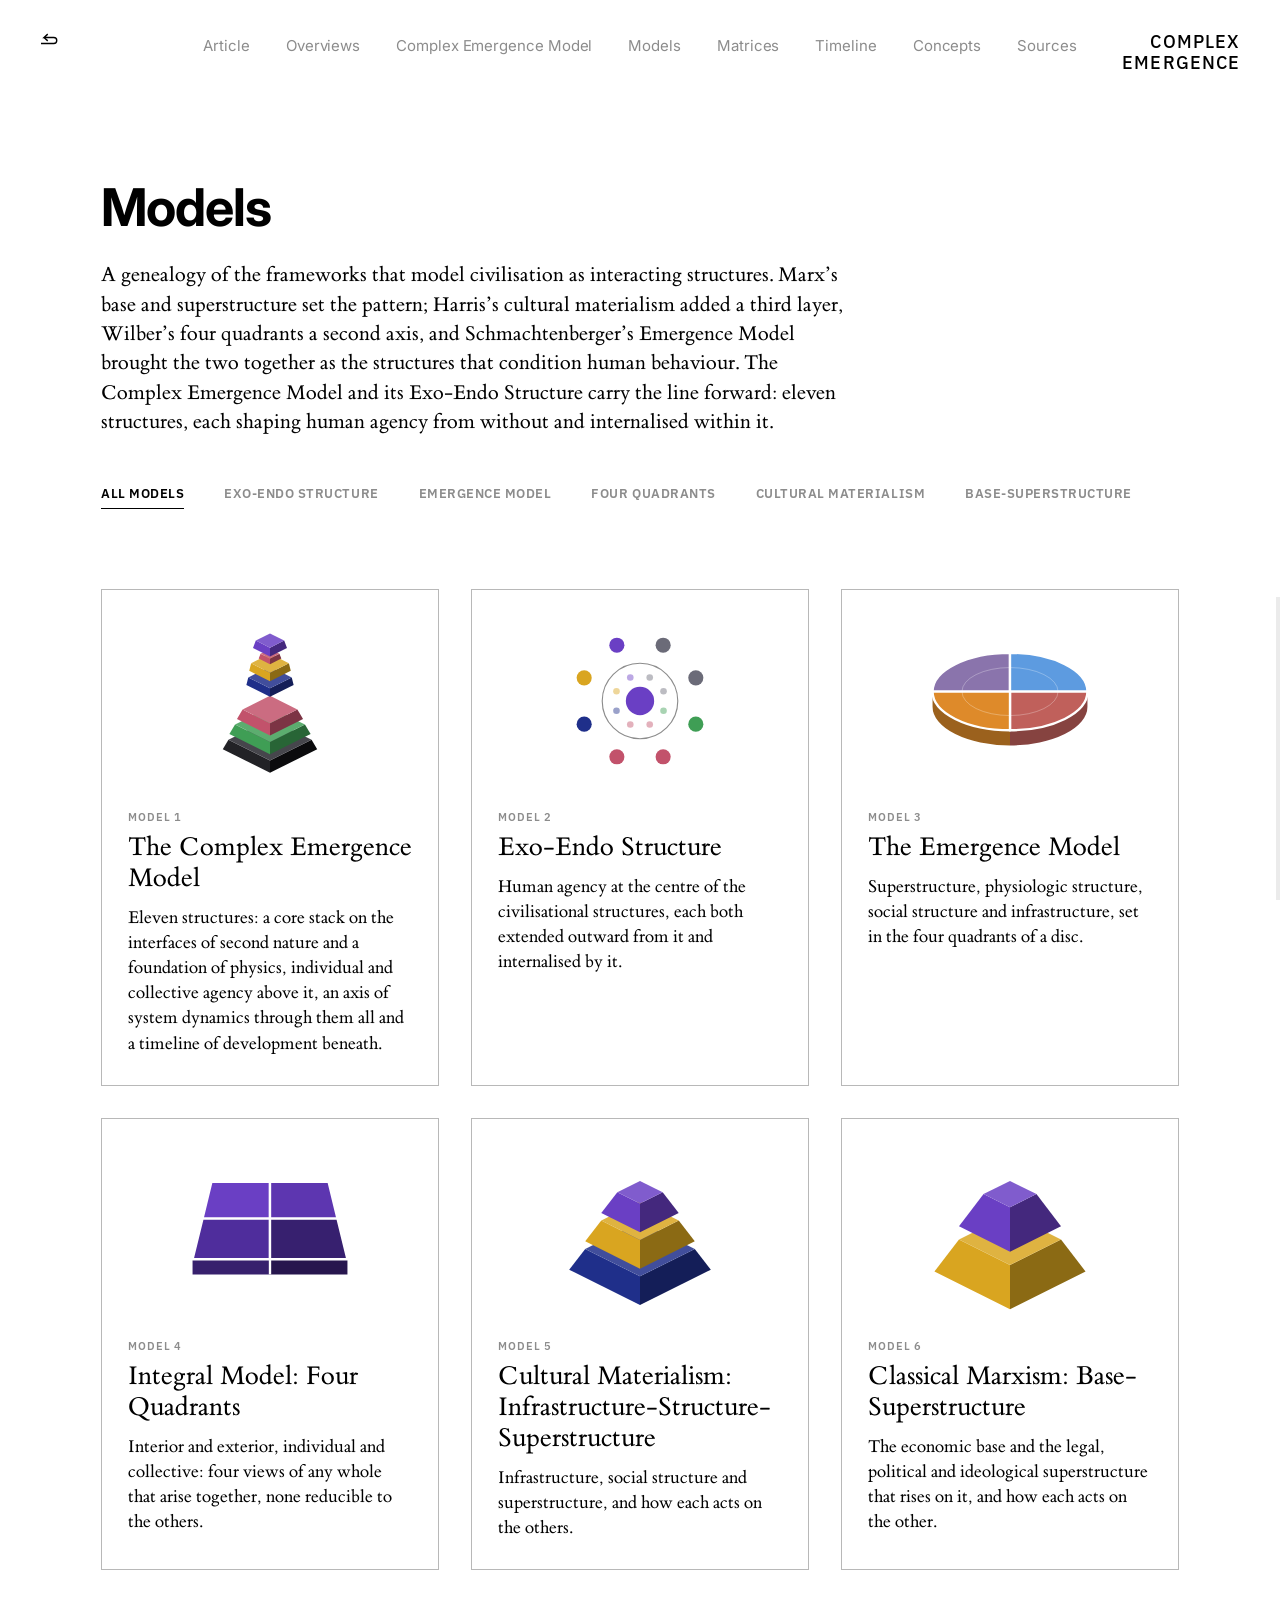
==== commit fe4986c1: "Matrices: a new page beside Models, with preview cards for three matrices drawn from the article - M" ====
--- a/diagram/index.html
+++ b/diagram/index.html
@@ -49,7 +49,7 @@
   <link rel="preconnect" href="https://fonts.googleapis.com">
   <link rel="preconnect" href="https://fonts.gstatic.com" crossorigin>
   <link href="https://fonts.googleapis.com/css2?family=IBM+Plex+Sans:ital,wght@0,400;0,500;0,600;0,700;1,400&family=Inter:wght@400;500;600;700&display=swap" rel="stylesheet">
-  <link href="../assets/site.css?v=b826485e" rel="stylesheet">
+  <link href="../assets/site.css?v=75db18a8" rel="stylesheet">
   <style>
     /* the band from the top of the window to just below the intro */
     .diagram-top {
@@ -3867,6 +3867,26 @@
       .d-label-name {
         font-size: 13px;
       }
+    }
+  </style>
+  <!-- ?embed: a model's diagram alone, for the article, which shows this
+       very page in a frame (so the two are always the same); the model is
+       chosen by the address's #, as usual -->
+  <script>if (/[?&]embed\b/.test(location.search)) document.documentElement.classList.add('embed');</script>
+  <style>
+    html.embed :is(.diagram-top, .back-arrow, .site-title, .top-nav, .site-footer, .structures-alt, .marx-alt, .view-tabs, .progress-pill) {
+      display: none !important;
+    }
+
+    html.embed .page-main {
+      padding-top: 56px !important;
+      padding-bottom: 56px !important;
+      margin-top: 0 !important;
+    }
+
+    html.embed,
+    html.embed body {
+      overflow: hidden;
     }
   </style>
 </head>
@@ -4204,6 +4224,7 @@
         <li><a href="../overviews/">Overviews</a></li>
         <li><a href="../model/">The Model</a></li>
         <li><a href="../diagram/">Models</a></li>
+        <li><a href="../matrices/">Matrices</a></li>
         <li><a href="../timeline/">Timeline</a></li>
         <li><a href="../lexicon/">Concepts</a></li>
         <li><a href="../sources/">Sources</a></li>
@@ -5932,6 +5953,11 @@
       if (/eight|(^|-)8($|-)/.test(hash)) count = '8';
       show = (/exo-endo/.test(hash) ? 'exoendo' : /complex-emergence/.test(hash) ? 'complex' : /emergence-model/.test(hash) ? 'emergence' : /four-quadrants|integral/.test(hash) ? 'integral' : /base-superstructure|marx/.test(hash) ? 'marx' : /structures/.test(hash) ? 'structures' : 'overview') + '-main';
       render();
+      // (an address ending -diagram opens that model's diagram, not its stack)
+      if (/-diagram$/.test(hash)) {
+        var modeBtn = document.querySelector('.' + show.replace('-main', '') + '-view .model-modes [data-mode="diagram"]');
+        if (modeBtn) modeBtn.click();
+      }
     })();
 
     // the menu in the left margin fades in while the pointer is within the
@@ -5968,6 +5994,6 @@
   <a class="site-title" href="../">Complex<br>Emergence</a>
 
   <script src="../assets/site.js?v=8c1d74fd" data-base="../"></script>
-  <script src="../assets/tools.js?v=987ddbc4" data-hide-until=".diagram-top"></script>
+  <script src="../assets/tools.js?v=11aae201" data-hide-until=".diagram-top"></script>
 </body>
 </html>
--- a/assets/site.css
+++ b/assets/site.css
@@ -644,7 +644,7 @@
 /* the pages in two columns, down the first and then the second */
 .footer-sitemap ol {
   display: grid;
-  grid-template-rows: repeat(4, auto);
+  grid-template-rows: repeat(5, auto);
   grid-auto-flow: column;
   grid-auto-columns: max-content;
   column-gap: 72px;
